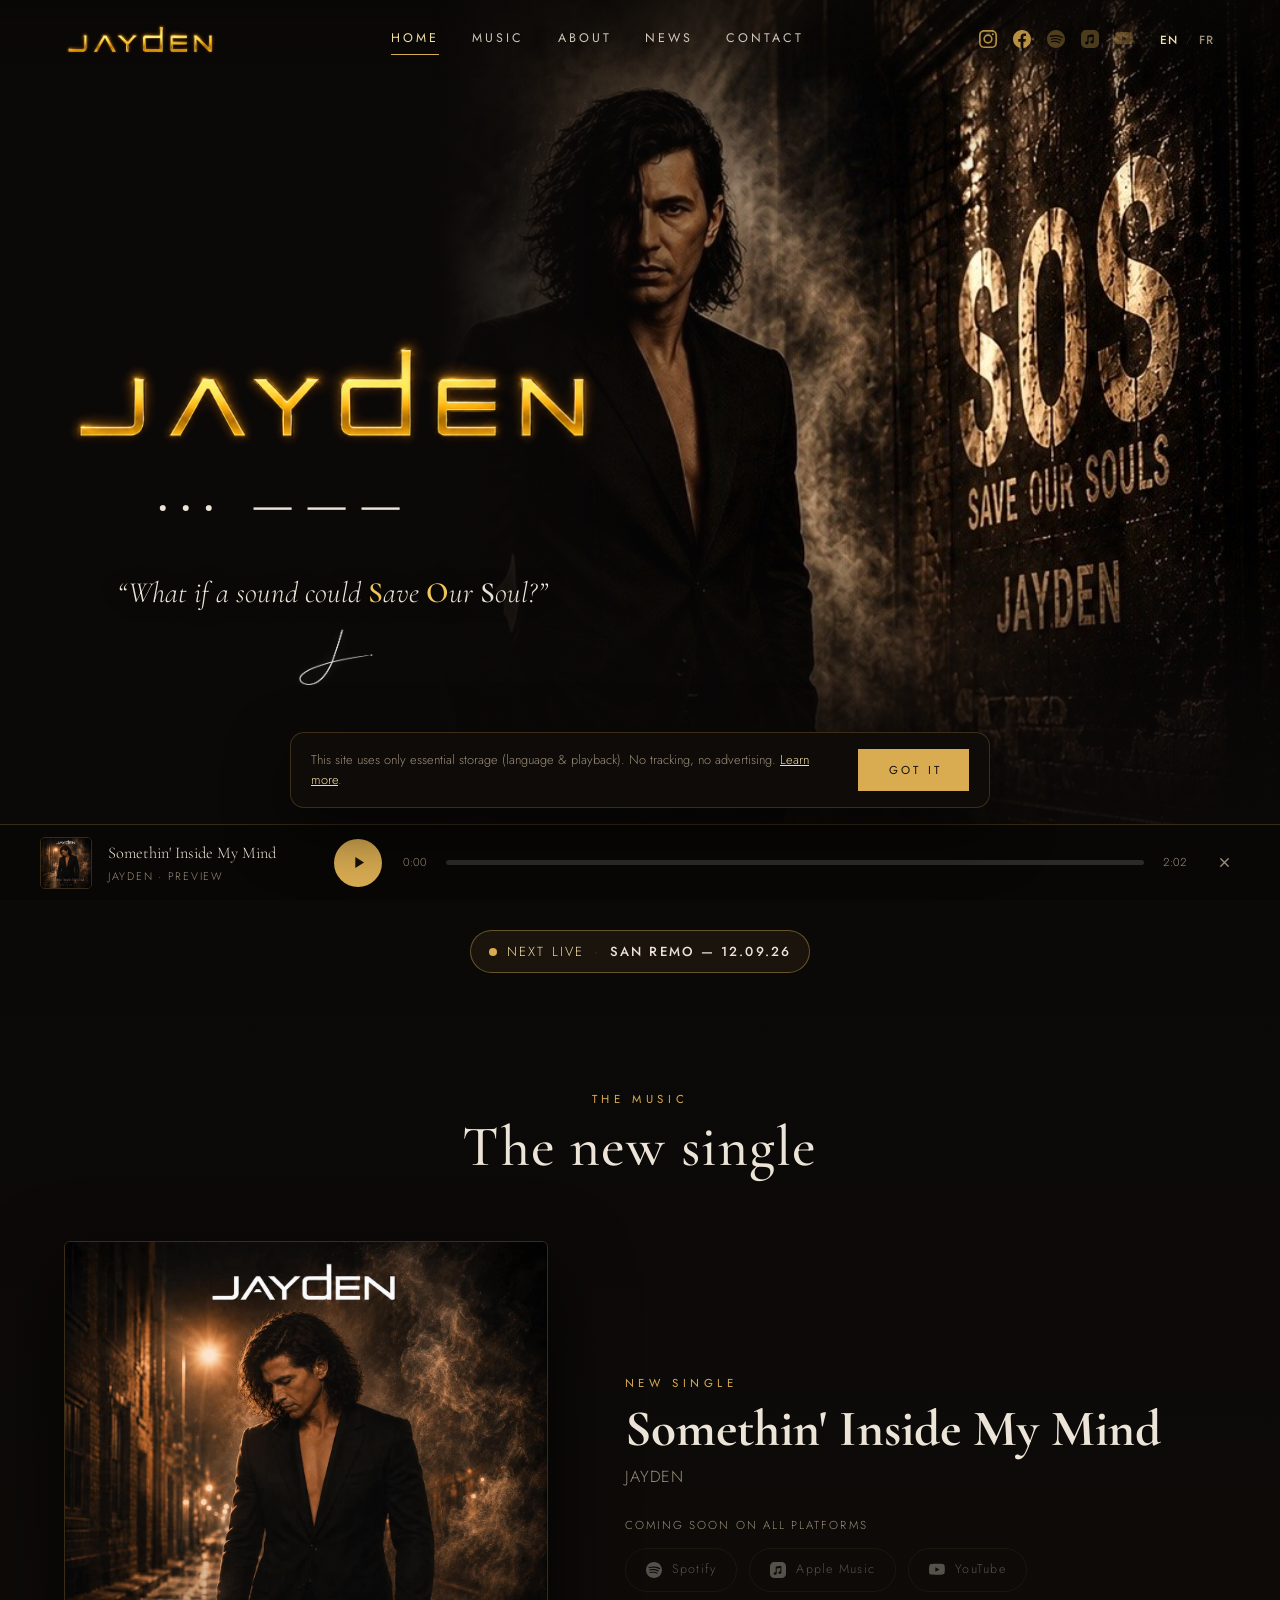
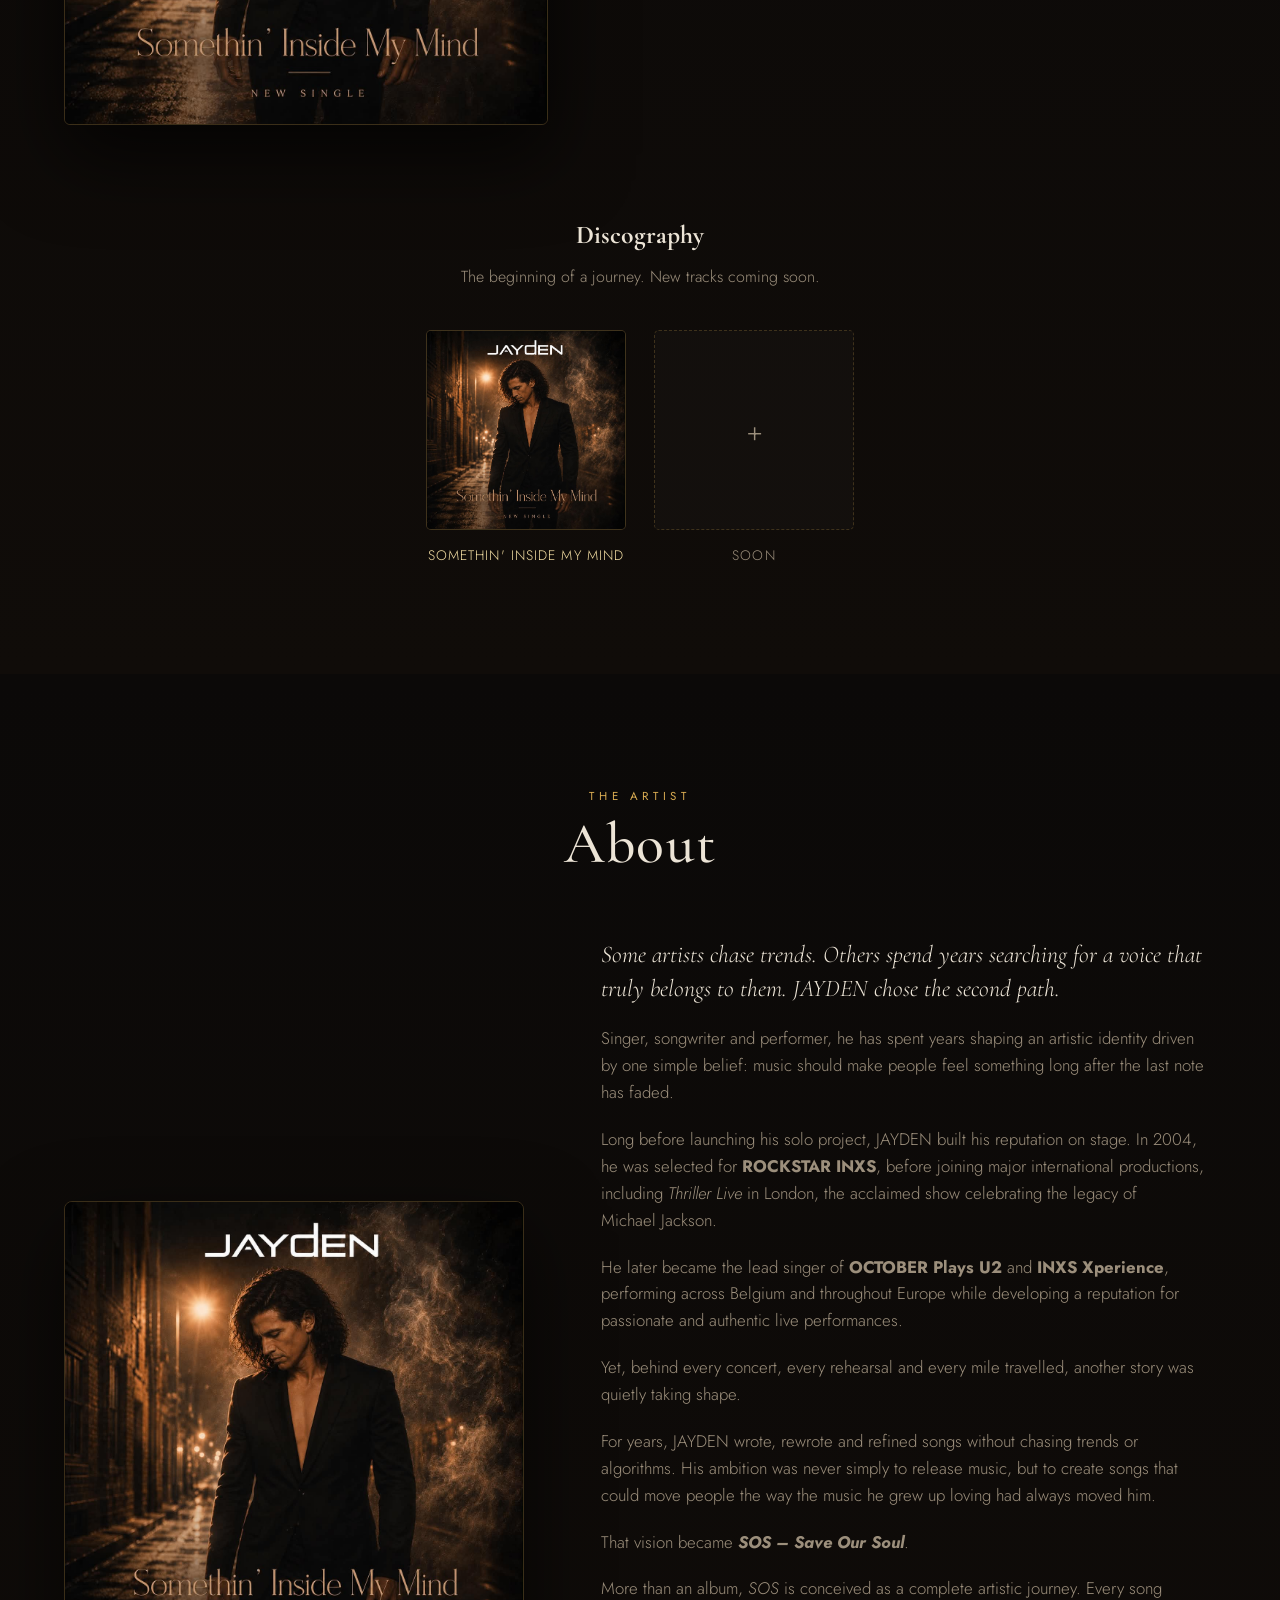
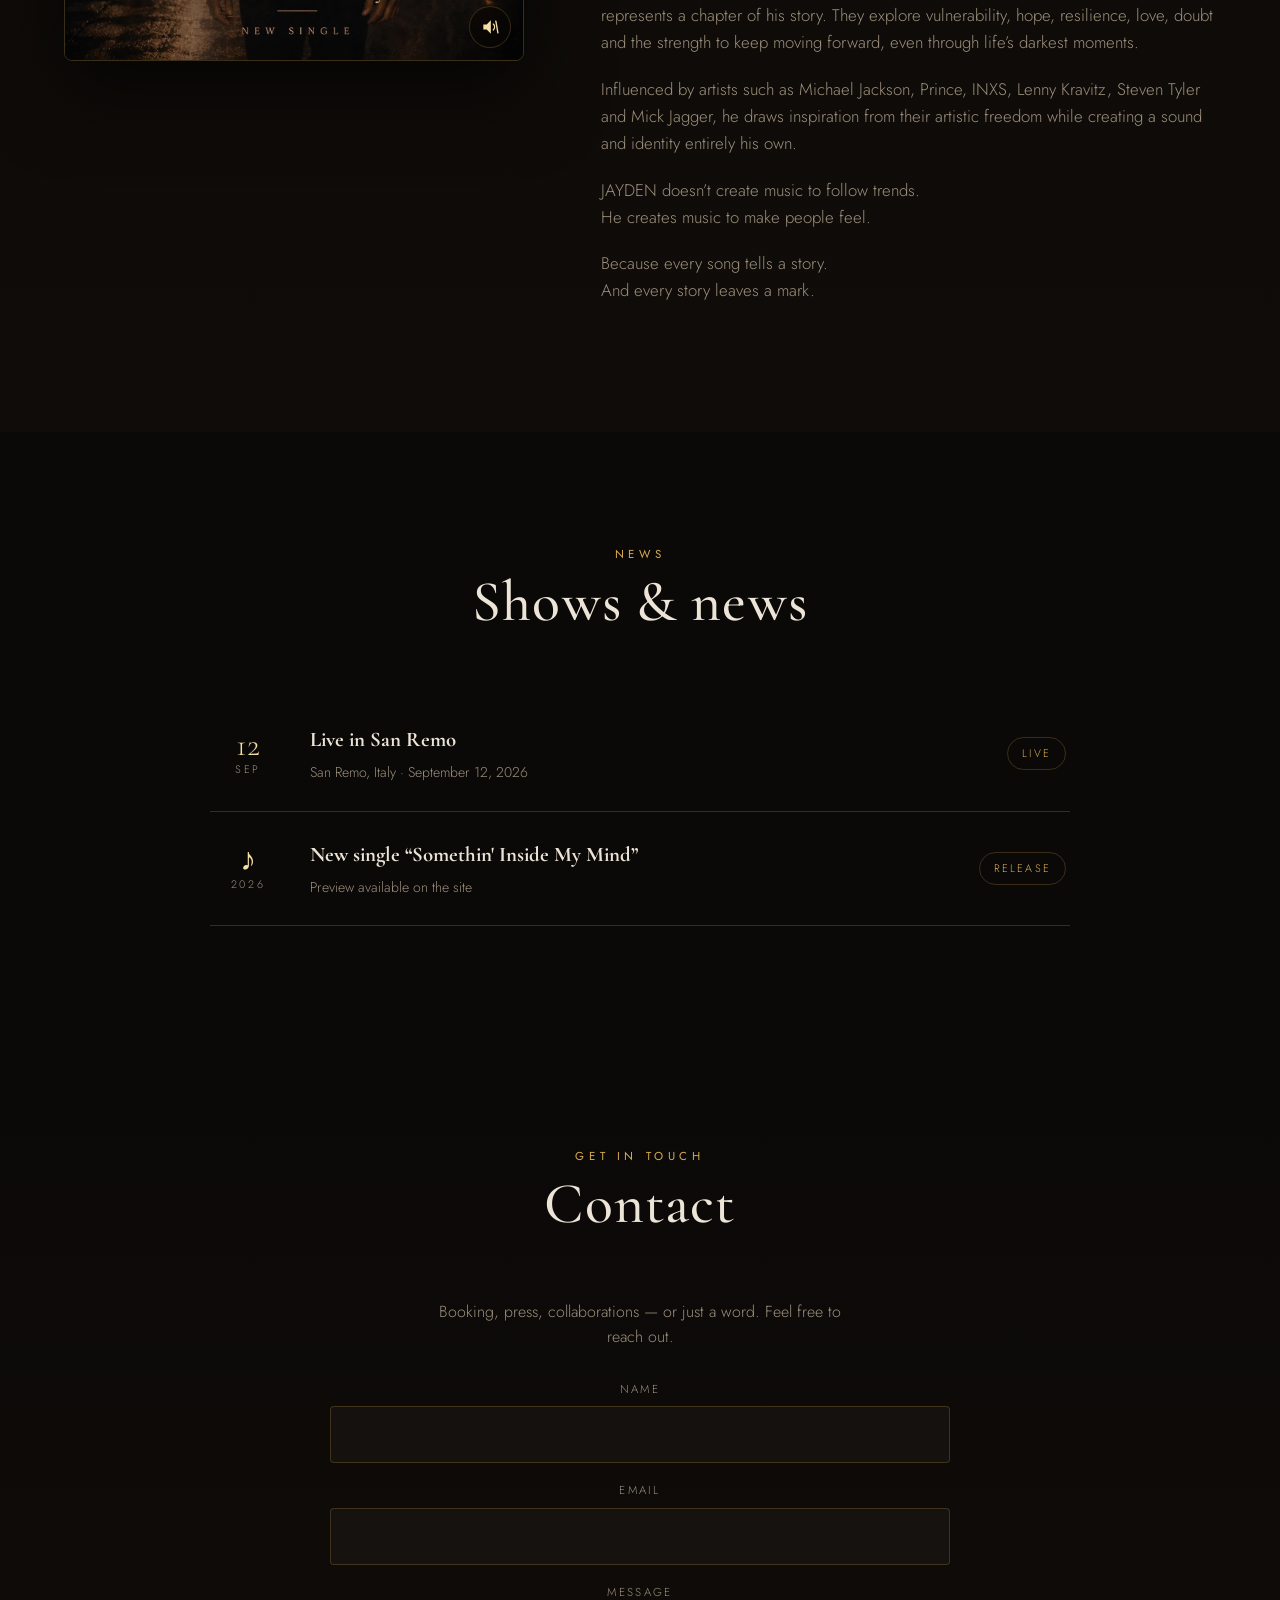
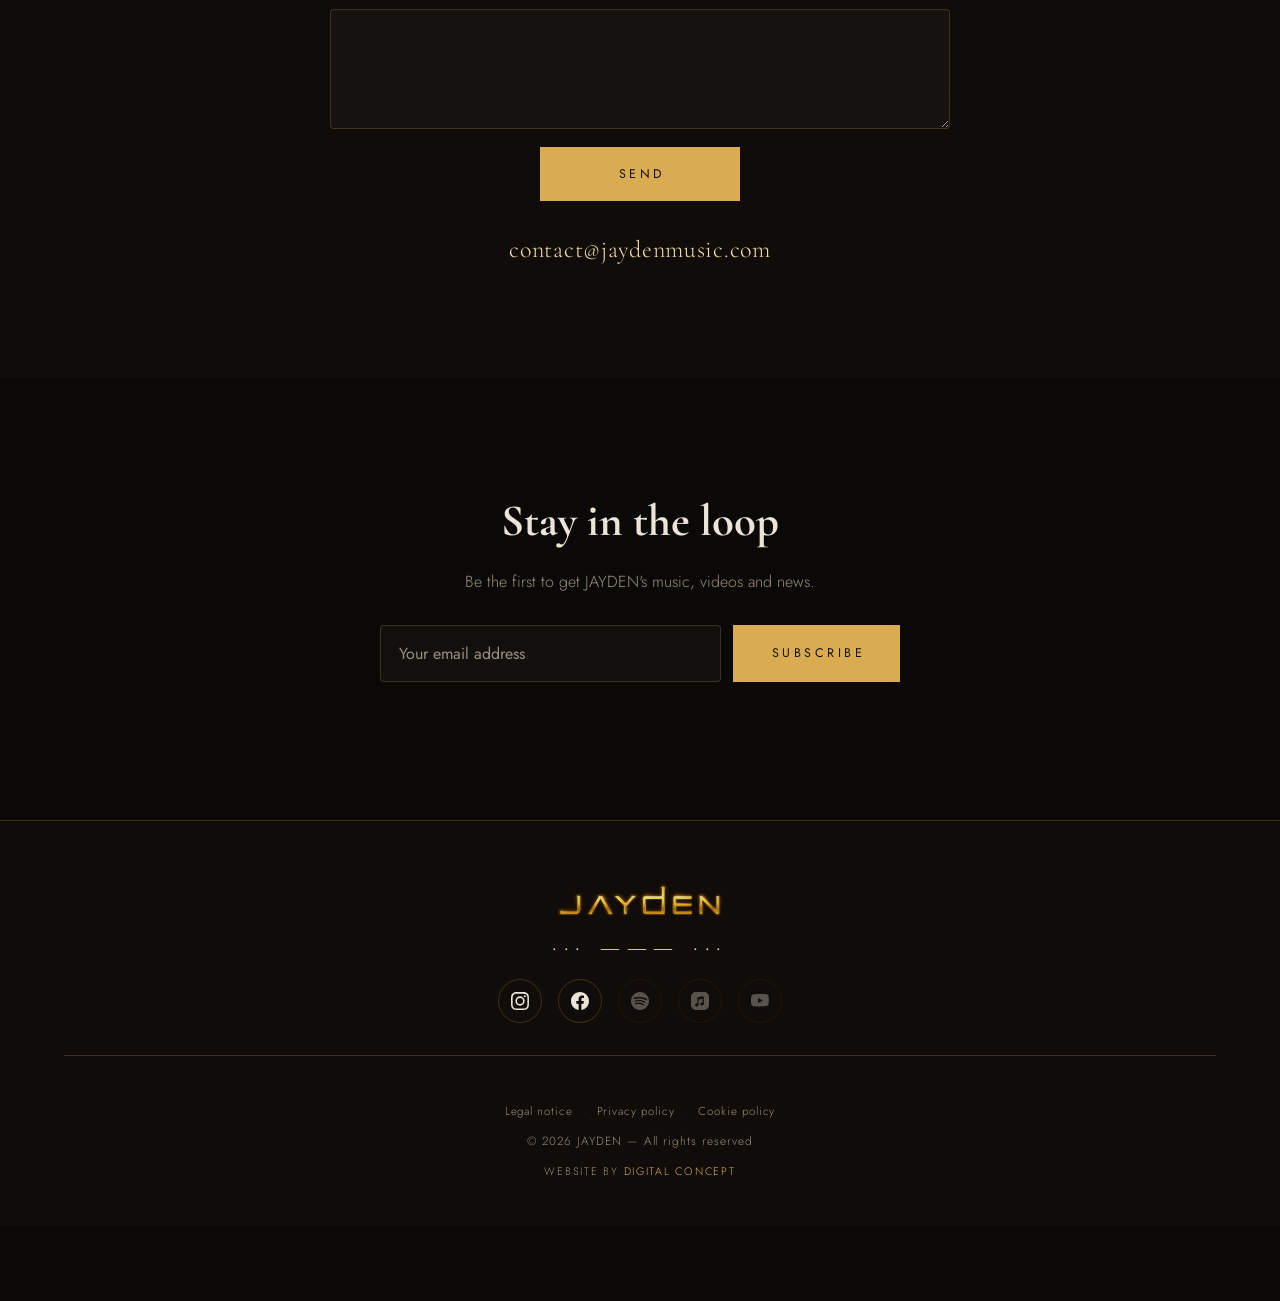
==== index.html @ f2a3149f "Hero PC : retour au centrage horizontal + signature réduite - Rétablit le centrage horizontal du mor" ====
<!DOCTYPE html>
<html lang="en">
<head>
  <meta charset="UTF-8">
  <meta name="viewport" content="width=device-width, initial-scale=1.0">
  <title>JAYDEN — Official site</title>
  <meta name="description" content="Official site of JAYDEN.">
  <meta name="theme-color" content="#0b0908">
  <meta name="author" content="JAYDEN">

  <!-- Open Graph / partage réseaux -->
  <meta property="og:type" content="website">
  <meta property="og:site_name" content="JAYDEN">
  <meta property="og:title" content="JAYDEN">
  <meta property="og:description" content="&quot;What if a sound could Save Our Soul?&quot; — Jayden">
  <meta property="og:url" content="https://jaydenmusic.com/">
  <meta property="og:image" content="https://jaydenmusic.com/assets/img/og-preview.jpg?v=2">
  <meta property="og:image:width" content="1200">
  <meta property="og:image:height" content="630">
  <meta property="og:image:type" content="image/jpeg">
  <meta name="twitter:card" content="summary_large_image">
  <meta name="twitter:title" content="JAYDEN">
  <meta name="twitter:description" content="&quot;What if a sound could Save Our Soul?&quot; — Jayden">
  <meta name="twitter:image" content="https://jaydenmusic.com/assets/img/og-preview.jpg?v=2">
  <link rel="canonical" href="https://jaydenmusic.com/">

  <link rel="icon" type="image/png" sizes="32x32" href="assets/img/favicon-32.png">
  <link rel="icon" type="image/png" sizes="256x256" href="assets/img/favicon.png">
  <link rel="apple-touch-icon" href="assets/img/apple-touch-icon.png?v=40">

  <!-- PWA : installable sur l'écran d'accueil (nom « JAYDEN », icône logo doré sur fond noir) -->
  <link rel="manifest" href="/site.webmanifest?v=40">
  <meta name="application-name" content="JAYDEN">
  <meta name="mobile-web-app-capable" content="yes">
  <meta name="apple-mobile-web-app-capable" content="yes">
  <meta name="apple-mobile-web-app-status-bar-style" content="black-translucent">
  <meta name="apple-mobile-web-app-title" content="JAYDEN">

  <!-- Fonts : chargées SANS bloquer le rendu (on n'attend jamais une ressource externe lente) -->
  <link rel="preconnect" href="https://fonts.googleapis.com">
  <link rel="preconnect" href="https://fonts.gstatic.com" crossorigin>
  <link rel="stylesheet" href="https://fonts.googleapis.com/css2?family=Cormorant+Garamond:ital,wght@0,400;0,500;0,600;0,700;1,400;1,500&family=Jost:wght@300;400;500&family=Sacramento&display=swap" media="print" onload="this.media='all'">
  <noscript><link rel="stylesheet" href="https://fonts.googleapis.com/css2?family=Cormorant+Garamond:ital,wght@0,400;0,500;0,600;0,700;1,400;1,500&family=Jost:wght@300;400;500&family=Sacramento&display=swap"></noscript>

  <!-- Anti-FOUC : styles critiques posés immédiatement (fond sombre, liens jamais bleus,
       menu mobile hors écran) + contenu masqué jusqu'à l'application de la feuille de style. -->
  <style>html{background-color:#0b0908}body{visibility:hidden;background:#0b0908;margin:0}a{color:inherit;text-decoration:none}@media(max-width:760px){.nav__links{position:fixed;inset:0;width:100vw;transform:translateX(100%)}}</style>
  <link rel="stylesheet" href="css/style.css?v=44">
  <!-- Filet de sécurité : si la feuille de style échoue, on réaffiche quand même le contenu. -->
  <script>document.addEventListener("DOMContentLoaded",function(){document.body.style.visibility="visible";});</script>
</head>
<body>

  <!-- ============ NAV ============ -->
  <header class="nav" id="nav">
    <a href="#accueil" class="nav__logo" aria-label="JAYDEN — Accueil">
      <img src="assets/img/jayden-logo.png?v=2" alt="JAYDEN">
    </a>

    <nav class="nav__links" id="navLinks" aria-label="Main navigation">
      <a href="#accueil" class="active" data-i18n="nav.home">Home</a>
      <a href="#musique" data-i18n="nav.music">Music</a>
      <a href="#apropos" data-i18n="nav.about">About</a>
      <a href="#actus" data-i18n="nav.news">News</a>
      <a href="#contact" data-i18n="nav.contact">Contact</a>
    </nav>

    <div class="nav__end">
    <div class="nav__social" id="navSocial">
      <a href="https://www.instagram.com/jayden_ddm" target="_blank" rel="noopener" aria-label="Instagram">
        <svg viewBox="0 0 24 24"><path d="M12 2.2c3.2 0 3.6 0 4.9.1 1.2.1 1.8.3 2.2.4.6.2 1 .5 1.4.9.4.4.7.8.9 1.4.2.5.4 1.1.4 2.2.1 1.3.1 1.7.1 4.9s0 3.6-.1 4.9c-.1 1.2-.3 1.8-.4 2.2-.2.6-.5 1-.9 1.4-.4.4-.8.7-1.4.9-.5.2-1.1.4-2.2.4-1.3.1-1.7.1-4.9.1s-3.6 0-4.9-.1c-1.2-.1-1.8-.3-2.2-.4-.6-.2-1-.5-1.4-.9-.4-.4-.7-.8-.9-1.4-.2-.5-.4-1.1-.4-2.2C2.2 15.6 2.2 15.2 2.2 12s0-3.6.1-4.9c.1-1.2.3-1.8.4-2.2.2-.6.5-1 .9-1.4.4-.4.8-.7 1.4-.9.5-.2 1.1-.4 2.2-.4C8.4 2.2 8.8 2.2 12 2.2M12 0C8.7 0 8.3 0 7 .1 5.7.1 4.8.3 4.1.6c-.8.3-1.4.7-2.1 1.4C1.3 2.7.9 3.3.6 4.1.3 4.8.1 5.7.1 7 0 8.3 0 8.7 0 12s0 3.7.1 5c.1 1.3.2 2.2.5 2.9.3.8.7 1.4 1.4 2.1.7.7 1.3 1.1 2.1 1.4.7.3 1.6.5 2.9.5 1.3.1 1.7.1 5 .1s3.7 0 5-.1c1.3-.1 2.2-.2 2.9-.5.8-.3 1.4-.7 2.1-1.4.7-.7 1.1-1.3 1.4-2.1.3-.7.5-1.6.5-2.9.1-1.3.1-1.7.1-5s0-3.7-.1-5c-.1-1.3-.2-2.2-.5-2.9-.3-.8-.7-1.4-1.4-2.1C21.3 1.3 20.7.9 19.9.6 19.2.3 18.3.1 17 .1 15.7 0 15.3 0 12 0z"/><path d="M12 5.8a6.2 6.2 0 100 12.4 6.2 6.2 0 000-12.4zm0 10.2a4 4 0 110-8 4 4 0 010 8z"/><circle cx="18.4" cy="5.6" r="1.4"/></svg>
      </a>
      <a href="https://www.facebook.com/share/1BSdH52AcG/?mibextid=wwXIfr" target="_blank" rel="noopener" aria-label="Facebook">
        <svg viewBox="0 0 24 24"><path d="M24 12.07C24 5.4 18.63 0 12 0S0 5.4 0 12.07C0 18.1 4.39 23.1 10.13 24v-8.44H7.08v-3.49h3.05V9.41c0-3.02 1.79-4.69 4.53-4.69 1.31 0 2.68.24 2.68.24v2.97h-1.51c-1.49 0-1.96.93-1.96 1.89v2.25h3.33l-.53 3.49h-2.8V24C19.61 23.1 24 18.1 24 12.07z"/></svg>
      </a>
      <a class="is-disabled" role="link" aria-disabled="true" aria-label="Spotify — bientôt" title="Bientôt disponible"><svg viewBox="0 0 24 24"><path d="M12 0C5.4 0 0 5.4 0 12s5.4 12 12 12 12-5.4 12-12S18.6 0 12 0zm5.5 17.3c-.2.4-.7.5-1 .3-2.8-1.7-6.3-2.1-10.5-1.1-.4.1-.8-.2-.9-.6-.1-.4.2-.8.6-.9 4.5-1 8.4-.6 11.5 1.3.4.2.5.7.3 1zm1.5-3.3c-.3.4-.8.6-1.2.3-3.2-2-8.1-2.5-11.9-1.4-.5.1-1-.1-1.1-.6-.1-.5.1-1 .6-1.1 4.4-1.3 9.8-.7 13.5 1.5.4.3.5.9.1 1.3zm.1-3.4C15.8 8.5 8.9 8.3 5.1 9.4c-.6.2-1.2-.2-1.3-.7-.2-.6.2-1.2.7-1.3 4.4-1.3 12-1.1 16.4 1.5.5.3.7 1 .4 1.5-.3.5-1 .7-1.5.4z"/></svg></a>
      <a class="is-disabled" role="link" aria-disabled="true" aria-label="Apple Music — bientôt" title="Bientôt disponible"><svg viewBox="0 0 24 24"><path d="M17.6 0H6.4A6.4 6.4 0 000 6.4v11.2A6.4 6.4 0 006.4 24h11.2a6.4 6.4 0 006.4-6.4V6.4A6.4 6.4 0 0017.6 0zm-.5 6.5v8.9c0 .6-.1 1.1-.5 1.6-.5.6-1.1.8-1.8.9-.4 0-.8 0-1.2-.2-.7-.3-1-.9-1.1-1.6-.1-1 .5-1.8 1.5-2 .4-.1.8-.1 1.1-.2.3-.1.4-.2.4-.5V9.3c0-.3-.1-.4-.4-.3l-4.6.9c-.3.1-.4.2-.4.5v6.4c0 .6-.1 1.1-.5 1.6-.5.6-1.1.8-1.8.9-.4 0-.8 0-1.2-.2-.7-.3-1-.9-1.1-1.6-.1-1 .5-1.8 1.5-2 .4-.1.8-.1 1.1-.2.3-.1.4-.2.4-.5V7.7c0-.5.2-.7.7-.8l5.9-1.2c.5-.1.9.1.9.6l.5.2z"/></svg></a>
      <a class="is-disabled" role="link" aria-disabled="true" aria-label="YouTube — bientôt" title="Bientôt disponible"><svg viewBox="0 0 24 24"><path d="M23.5 6.2s-.2-1.6-.9-2.3c-.9-.9-1.9-.9-2.3-1C17.1 2.5 12 2.5 12 2.5s-5.1 0-8.3.4c-.4.1-1.4.1-2.3 1-.7.7-.9 2.3-.9 2.3S0 8.1 0 10v1.8c0 1.9.2 3.8.2 3.8s.2 1.6.9 2.3c.9.9 2.1.9 2.6 1 1.9.2 8.3.3 8.3.3s5.1 0 8.3-.4c.4-.1 1.4-.1 2.3-1 .7-.7.9-2.3.9-2.3s.2-1.9.2-3.8V10c0-1.9-.2-3.8-.2-3.8zM9.5 14.6V8l6.3 3.3-6.3 3.3z"/></svg></a>
    </div>

    <div class="lang" id="lang" role="group" aria-label="Language / Langue">
      <button type="button" class="lang__opt is-on" data-lang="en">EN</button>
      <span class="lang__sep" aria-hidden="true">/</span>
      <button type="button" class="lang__opt" data-lang="fr">FR</button>
    </div>

    <button class="nav__burger" id="burger" aria-label="Menu" aria-expanded="false">
      <span></span><span></span><span></span>
    </button>
    </div>
  </header>

  <!-- ============ HERO ============ -->
  <section class="hero" id="accueil">
    <div class="hero__bg" aria-hidden="true"></div>
    <div class="hero__scrim" aria-hidden="true"></div>

    <div class="hero__inner">
      <div class="hero__content">
        <h1 class="hero__title"><img src="assets/img/jayden-logo.png?v=2" alt="JAYDEN"></h1>
        <p class="hero__subtitle">··· ——— ···</p>
        <blockquote class="hero__quote reveal">
          <span data-i18n="hero.quote">“What if a sound could <span class="sos">S</span>ave <span class="sos">O</span>ur <span class="sos">S</span>oul?”</span>
          <img class="hero__sign" src="assets/img/signature.png?v=2" alt="Signature — JAYDEN">
        </blockquote>
      </div>
    </div>
  </section>

  <!-- Prochain concert : bandeau sous le hero -->
  <div class="live-band">
    <a class="hero__event reveal" href="#actus" aria-label="Next live — San Remo, September 12, 2026">
      <span class="hero__event-dot" aria-hidden="true"></span>
      <span class="hero__event-label" data-i18n="hero.next">Next live</span>
      <span class="hero__event-sep" aria-hidden="true">·</span>
      <span class="hero__event-detail">San Remo — 12.09.26</span>
    </a>
  </div>

  <!-- ============ MUSIQUE ============ -->
  <section class="section section--tint" id="musique">
    <div class="wrap">
      <div class="section__head reveal">
        <span class="section-label" data-i18n="music.label">The music</span>
        <h2 class="section-title" data-i18n="music.title">The new single</h2>
      </div>

      <div class="single">
        <figure class="single__cover reveal">
          <img src="assets/img/single-cover.jpg" alt="Somethin' Inside My Mind — JAYDEN" loading="lazy">
        </figure>

        <div class="single__body reveal">
          <span class="section-label" data-i18n="single.badge">New single</span>
          <h3 class="single__title">Somethin' Inside My Mind</h3>
          <p class="single__meta" data-i18n="single.meta">JAYDEN</p>
          <p class="streams-soon" data-i18n="streams.soon">Coming soon on all platforms</p>

          <div class="streams">
            <a class="stream is-disabled" role="link" aria-disabled="true" title="Bientôt disponible">
              <svg viewBox="0 0 24 24"><path d="M12 0C5.4 0 0 5.4 0 12s5.4 12 12 12 12-5.4 12-12S18.6 0 12 0zm5.5 17.3c-.2.4-.7.5-1 .3-2.8-1.7-6.3-2.1-10.5-1.1-.4.1-.8-.2-.9-.6-.1-.4.2-.8.6-.9 4.5-1 8.4-.6 11.5 1.3.4.2.5.7.3 1zm1.5-3.3c-.3.4-.8.6-1.2.3-3.2-2-8.1-2.5-11.9-1.4-.5.1-1-.1-1.1-.6-.1-.5.1-1 .6-1.1 4.4-1.3 9.8-.7 13.5 1.5.4.3.5.9.1 1.3zm.1-3.4C15.8 8.5 8.9 8.3 5.1 9.4c-.6.2-1.2-.2-1.3-.7-.2-.6.2-1.2.7-1.3 4.4-1.3 12-1.1 16.4 1.5.5.3.7 1 .4 1.5-.3.5-1 .7-1.5.4z"/></svg>
              Spotify
            </a>
            <a class="stream is-disabled" role="link" aria-disabled="true" title="Bientôt disponible">
              <svg viewBox="0 0 24 24"><path d="M17.6 0H6.4A6.4 6.4 0 000 6.4v11.2A6.4 6.4 0 006.4 24h11.2a6.4 6.4 0 006.4-6.4V6.4A6.4 6.4 0 0017.6 0zm-.5 6.5v8.9c0 .6-.1 1.1-.5 1.6-.5.6-1.1.8-1.8.9-.4 0-.8 0-1.2-.2-.7-.3-1-.9-1.1-1.6-.1-1 .5-1.8 1.5-2 .4-.1.8-.1 1.1-.2.3-.1.4-.2.4-.5V9.3c0-.3-.1-.4-.4-.3l-4.6.9c-.3.1-.4.2-.4.5v6.4c0 .6-.1 1.1-.5 1.6-.5.6-1.1.8-1.8.9-.4 0-.8 0-1.2-.2-.7-.3-1-.9-1.1-1.6-.1-1 .5-1.8 1.5-2 .4-.1.8-.1 1.1-.2.3-.1.4-.2.4-.5V7.7c0-.5.2-.7.7-.8l5.9-1.2c.5-.1.9.1.9.6l.5.2z"/></svg>
              Apple Music
            </a>
            <a class="stream is-disabled" role="link" aria-disabled="true" title="Bientôt disponible">
              <svg viewBox="0 0 24 24"><path d="M23.5 6.2s-.2-1.6-.9-2.3c-.9-.9-1.9-.9-2.3-1C17.1 2.5 12 2.5 12 2.5s-5.1 0-8.3.4c-.4.1-1.4.1-2.3 1-.7.7-.9 2.3-.9 2.3S0 8.1 0 10v1.8c0 1.9.2 3.8.2 3.8s.2 1.6.9 2.3c.9.9 2.1.9 2.6 1 1.9.2 8.3.3 8.3.3s5.1 0 8.3-.4c.4-.1 1.4-.1 2.3-1 .7-.7.9-2.3.9-2.3s.2-1.9.2-3.8V10c0-1.9-.2-3.8-.2-3.8zM9.5 14.6V8l6.3 3.3-6.3 3.3z"/></svg>
              YouTube
            </a>
          </div>
        </div>
      </div>

      <!-- Discographie évolutive -->
      <div class="discography reveal">
        <h3 data-i18n="disc.title">Discography</h3>
        <p data-i18n="disc.sub">The beginning of a journey. New tracks coming soon.</p>
        <div class="disc-grid">
          <div class="disc-card">
            <div class="disc-card__art" style="border-style:solid;padding:0;overflow:hidden;">
              <img src="assets/img/single-cover.jpg" alt="Somethin' Inside My Mind" loading="lazy" style="width:100%;height:100%;object-fit:cover;">
            </div>
            <div class="disc-card__title" style="color:var(--gold-lite)">Somethin' Inside My Mind</div>
          </div>
          <div class="disc-card disc-card--soon">
            <div class="disc-card__art">+</div>
            <div class="disc-card__title" data-i18n="disc.soon">Soon</div>
          </div>
        </div>
      </div>
    </div>
  </section>

<!-- ============ À PROPOS ============ -->
<section class="section section--tint" id="apropos">
  <div class="wrap">
    <div class="section__head reveal">
      <span class="section-label" data-i18n="about.label">The artist</span>
      <h2 class="section-title" data-i18n="about.title">JAYDEN</h2>
    </div>

    <div class="about">
      <div class="about__video reveal">
        <video
          id="aboutVideo"
          autoplay
          muted
          loop
          playsinline
          poster="assets/img/single-cover.jpg"
        >
          <source src="assets/video/teaser.mp4" type="video/mp4">
        </video>

        <button
          class="about__sound"
          id="aboutSound"
          aria-label="Sound on/off"
          aria-pressed="false"
        >
          <svg id="aboutSoundIcon" viewBox="0 0 24 24" aria-hidden="true">
            <path d="M4 9v6h4l5 5V4L8 9H4z"/>
            <path
              d="M16 8.5a5 5 0 010 7"
              fill="none"
              stroke="currentColor"
              stroke-width="1.6"
              stroke-linecap="round"
            />
            <line
              id="aboutMuteSlash"
              x1="19"
              y1="5"
              x2="21.5"
              y2="19"
              stroke="currentColor"
              stroke-width="1.6"
              stroke-linecap="round"
            />
          </svg>
        </button>
      </div>

      <div class="about__body reveal">
        <p class="lead" data-i18n="about.lead">
          Some artists chase trends. Others spend years searching for a voice
          that truly belongs to them. JAYDEN chose the second path.
        </p>

        <p data-i18n="about.p1">
          Singer, songwriter and performer, he has spent years shaping an
          artistic identity driven by one simple belief: music should make
          people feel something long after the last note has faded.
        </p>

        <p data-i18n="about.p2">
          Long before launching his solo project, JAYDEN built his reputation
          on stage. In 2004, he was selected for <strong>ROCKSTAR INXS</strong>,
          before joining major international productions, including
          <em>Thriller Live</em> in London, the acclaimed show celebrating the
          legacy of Michael Jackson.
        </p>

        <p data-i18n="about.p3">
          He later became the lead singer of <strong>OCTOBER Plays U2</strong>
          and <strong>INXS Xperience</strong>, performing across Belgium and
          throughout Europe while developing a reputation for passionate and
          authentic live performances.
        </p>

        <p data-i18n="about.p4">
          Yet, behind every concert, every rehearsal and every mile travelled,
          another story was quietly taking shape.
        </p>

        <p data-i18n="about.p5">
          For years, JAYDEN wrote, rewrote and refined songs without chasing
          trends or algorithms. His ambition was never simply to release music,
          but to create songs that could move people the way the music he grew
          up loving had always moved him.
        </p>

        <p data-i18n="about.p6">
          That vision became <strong><em>SOS – Save Our Soul</em></strong>.
        </p>

        <p data-i18n="about.p7">
          More than an album, <em>SOS</em> is conceived as a complete artistic
          journey. Every song represents a chapter of his story. They explore
          vulnerability, hope, resilience, love, doubt and the strength to keep
          moving forward, even through life’s darkest moments.
        </p>

        <p data-i18n="about.p8">
          Influenced by artists such as Michael Jackson, Prince, INXS, Lenny
          Kravitz, Steven Tyler and Mick Jagger, he draws inspiration from their
          artistic freedom while creating a sound and identity entirely his own.
        </p>

        <p data-i18n="about.p9">
          JAYDEN doesn’t create music to follow trends.<br>
          He creates music to make people feel.
        </p>

        <p data-i18n="about.p10">
          Because every song tells a story.<br>
          And every story leaves a mark.
        </p>

      </div>
    </div>
  </div>
</section>

  <!-- ============ ACTUS ============ -->
  <section class="section" id="actus">
    <div class="wrap">
      <div class="section__head reveal">
        <span class="section-label" data-i18n="news.label">News</span>
        <h2 class="section-title" data-i18n="news.title">Shows &amp; news</h2>
      </div>
      <div class="news-list reveal">
        <div class="news-item">
          <div class="news-item__date"><div class="d">12</div><div class="m" data-i18n="news.sanremo.month">Sep</div></div>
          <div class="news-item__body">
            <h4 data-i18n="news.sanremo.title">Live in San Remo</h4>
            <span data-i18n="news.sanremo.sub">San Remo, Italy · September 12, 2026</span>
          </div>
          <div class="news-item__tag" data-i18n="news.tag.live">Live</div>
        </div>
        <div class="news-item">
          <div class="news-item__date"><div class="d news-item__note">♪</div><div class="m">2026</div></div>
          <div class="news-item__body">
            <h4 data-i18n="news.single.title">New single “Somethin' Inside My Mind”</h4>
            <span data-i18n="news.single.sub">Preview available on the site</span>
          </div>
          <div class="news-item__tag" data-i18n="news.tag.release">Release</div>
        </div>
      </div>
    </div>
  </section>

  <!-- ============ CONTACT ============ -->
  <section class="section section--tint" id="contact">
    <div class="wrap">
      <div class="section__head reveal">
        <span class="section-label" data-i18n="contact.label">Get in touch</span>
        <h2 class="section-title" data-i18n="contact.title">Contact</h2>
      </div>
      <div class="contact">
        <p class="contact__intro reveal" data-i18n="contact.intro">Booking, press, collaborations — or just a word. Feel free to reach out.</p>

        <form class="form reveal" id="contactForm" action="mailto:contact@jaydenmusic.com" method="post" enctype="text/plain">
          <div class="form-row">
            <label for="cname" data-i18n="contact.name">Name</label>
            <input type="text" id="cname" name="nom" required>
          </div>
          <div class="form-row">
            <label for="cmail" data-i18n="contact.email">Email</label>
            <input type="email" id="cmail" name="email" required>
          </div>
          <div class="form-row">
            <label for="cmsg" data-i18n="contact.message">Message</label>
            <textarea id="cmsg" name="message" required></textarea>
          </div>
          <button type="submit" class="btn btn--solid" data-i18n="contact.send">Send</button>
        </form>

        <a class="contact__mail reveal" href="mailto:contact@jaydenmusic.com">contact@jaydenmusic.com</a>
      </div>
    </div>
  </section>

  <!-- ============ NEWSLETTER ============ -->
  <section class="section">
    <div class="wrap newsletter reveal">
      <h2 data-i18n="nl.title">Stay in the loop</h2>
      <p data-i18n="nl.sub">Be the first to get JAYDEN's music, videos and news.</p>
      <form id="newsletterForm" novalidate>
        <input type="email" name="email" placeholder="Your email address" data-i18n-ph="nl.placeholder" required aria-label="Email address">
        <button type="submit" class="btn btn--solid" data-i18n="nl.submit">Subscribe</button>
      </form>
      <p class="player__note" id="nlNote" style="margin-top:16px"></p>
    </div>
  </section>

  <!-- ============ FOOTER ============ -->
  <footer class="footer">
    <div class="wrap footer__inner">
      <div class="footer__logo"><img src="assets/img/jayden-logo.png?v=2" alt="JAYDEN"></div>
      <p class="footer__tag" data-i18n="footer.tag">··· ——— ···</p>

      <div class="footer__socials">
        <a href="https://www.instagram.com/jayden_ddm" target="_blank" rel="noopener" aria-label="Instagram"><svg viewBox="0 0 24 24"><path d="M12 2.2c3.2 0 3.6 0 4.9.1 1.2.1 1.8.3 2.2.4.6.2 1 .5 1.4.9.4.4.7.8.9 1.4.2.5.4 1.1.4 2.2.1 1.3.1 1.7.1 4.9s0 3.6-.1 4.9c-.1 1.2-.3 1.8-.4 2.2-.2.6-.5 1-.9 1.4-.4.4-.8.7-1.4.9-.5.2-1.1.4-2.2.4-1.3.1-1.7.1-4.9.1s-3.6 0-4.9-.1c-1.2-.1-1.8-.3-2.2-.4-.6-.2-1-.5-1.4-.9-.4-.4-.7-.8-.9-1.4-.2-.5-.4-1.1-.4-2.2C2.2 15.6 2.2 15.2 2.2 12s0-3.6.1-4.9c.1-1.2.3-1.8.4-2.2.2-.6.5-1 .9-1.4.4-.4.8-.7 1.4-.9.5-.2 1.1-.4 2.2-.4C8.4 2.2 8.8 2.2 12 2.2M12 0C8.7 0 8.3 0 7 .1 5.7.1 4.8.3 4.1.6c-.8.3-1.4.7-2.1 1.4C1.3 2.7.9 3.3.6 4.1.3 4.8.1 5.7.1 7 0 8.3 0 8.7 0 12s0 3.7.1 5c.1 1.3.2 2.2.5 2.9.3.8.7 1.4 1.4 2.1.7.7 1.3 1.1 2.1 1.4.7.3 1.6.5 2.9.5 1.3.1 1.7.1 5 .1s3.7 0 5-.1c1.3-.1 2.2-.2 2.9-.5.8-.3 1.4-.7 2.1-1.4.7-.7 1.1-1.3 1.4-2.1.3-.7.5-1.6.5-2.9.1-1.3.1-1.7.1-5s0-3.7-.1-5c-.1-1.3-.2-2.2-.5-2.9-.3-.8-.7-1.4-1.4-2.1C21.3 1.3 20.7.9 19.9.6 19.2.3 18.3.1 17 .1 15.7 0 15.3 0 12 0z"/><path d="M12 5.8a6.2 6.2 0 100 12.4 6.2 6.2 0 000-12.4zm0 10.2a4 4 0 110-8 4 4 0 010 8z"/><circle cx="18.4" cy="5.6" r="1.4"/></svg></a>
        <a href="https://www.facebook.com/share/1BSdH52AcG/?mibextid=wwXIfr" target="_blank" rel="noopener" aria-label="Facebook"><svg viewBox="0 0 24 24"><path d="M24 12.07C24 5.4 18.63 0 12 0S0 5.4 0 12.07C0 18.1 4.39 23.1 10.13 24v-8.44H7.08v-3.49h3.05V9.41c0-3.02 1.79-4.69 4.53-4.69 1.31 0 2.68.24 2.68.24v2.97h-1.51c-1.49 0-1.96.93-1.96 1.89v2.25h3.33l-.53 3.49h-2.8V24C19.61 23.1 24 18.1 24 12.07z"/></svg></a>
        <a class="is-disabled" role="link" aria-disabled="true" aria-label="Spotify — bientôt" title="Bientôt disponible"><svg viewBox="0 0 24 24"><path d="M12 0C5.4 0 0 5.4 0 12s5.4 12 12 12 12-5.4 12-12S18.6 0 12 0zm5.5 17.3c-.2.4-.7.5-1 .3-2.8-1.7-6.3-2.1-10.5-1.1-.4.1-.8-.2-.9-.6-.1-.4.2-.8.6-.9 4.5-1 8.4-.6 11.5 1.3.4.2.5.7.3 1zm1.5-3.3c-.3.4-.8.6-1.2.3-3.2-2-8.1-2.5-11.9-1.4-.5.1-1-.1-1.1-.6-.1-.5.1-1 .6-1.1 4.4-1.3 9.8-.7 13.5 1.5.4.3.5.9.1 1.3zm.1-3.4C15.8 8.5 8.9 8.3 5.1 9.4c-.6.2-1.2-.2-1.3-.7-.2-.6.2-1.2.7-1.3 4.4-1.3 12-1.1 16.4 1.5.5.3.7 1 .4 1.5-.3.5-1 .7-1.5.4z"/></svg></a>
        <a class="is-disabled" role="link" aria-disabled="true" aria-label="Apple Music — bientôt" title="Bientôt disponible"><svg viewBox="0 0 24 24"><path d="M17.6 0H6.4A6.4 6.4 0 000 6.4v11.2A6.4 6.4 0 006.4 24h11.2a6.4 6.4 0 006.4-6.4V6.4A6.4 6.4 0 0017.6 0zm-.5 6.5v8.9c0 .6-.1 1.1-.5 1.6-.5.6-1.1.8-1.8.9-.4 0-.8 0-1.2-.2-.7-.3-1-.9-1.1-1.6-.1-1 .5-1.8 1.5-2 .4-.1.8-.1 1.1-.2.3-.1.4-.2.4-.5V9.3c0-.3-.1-.4-.4-.3l-4.6.9c-.3.1-.4.2-.4.5v6.4c0 .6-.1 1.1-.5 1.6-.5.6-1.1.8-1.8.9-.4 0-.8 0-1.2-.2-.7-.3-1-.9-1.1-1.6-.1-1 .5-1.8 1.5-2 .4-.1.8-.1 1.1-.2.3-.1.4-.2.4-.5V7.7c0-.5.2-.7.7-.8l5.9-1.2c.5-.1.9.1.9.6l.5.2z"/></svg></a>
        <a class="is-disabled" role="link" aria-disabled="true" aria-label="YouTube — bientôt" title="Bientôt disponible"><svg viewBox="0 0 24 24"><path d="M23.5 6.2s-.2-1.6-.9-2.3c-.9-.9-1.9-.9-2.3-1C17.1 2.5 12 2.5 12 2.5s-5.1 0-8.3.4c-.4.1-1.4.1-2.3 1-.7.7-.9 2.3-.9 2.3S0 8.1 0 10v1.8c0 1.9.2 3.8.2 3.8s.2 1.6.9 2.3c.9.9 2.1.9 2.6 1 1.9.2 8.3.3 8.3.3s5.1 0 8.3-.4c.4-.1 1.4-.1 2.3-1 .7-.7.9-2.3.9-2.3s.2-1.9.2-3.8V10c0-1.9-.2-3.8-.2-3.8zM9.5 14.6V8l6.3 3.3-6.3 3.3z"/></svg></a>
      </div>

      <div class="footer__bottom">
        <nav class="footer__legal" aria-label="Legal">
          <a href="legal.html#mentions" data-i18n="footer.legal">Legal notice</a>
          <span aria-hidden="true">·</span>
          <a href="legal.html#privacy" data-i18n="footer.privacy">Privacy policy</a>
          <span aria-hidden="true">·</span>
          <a href="legal.html#cookies" data-i18n="footer.cookies">Cookie policy</a>
        </nav>
        <p class="footer__copy"><span data-i18n="footer.copy">© 2026 JAYDEN — All rights reserved</span></p>
        <p class="footer__credit"><span data-i18n="footer.credit">Website by</span> <a href="https://www.digitalconcept.be" target="_blank" rel="noopener">DIGITAL CONCEPT</a></p>
      </div>
    </div>
  </footer>

  <button class="to-top" id="toTop" aria-label="Retour en haut">
    <svg viewBox="0 0 24 24"><path d="M12 8l-6 6 1.4 1.4L12 10.8l4.6 4.6L18 14z"/></svg>
  </button>

  <!-- ============ LECTEUR FIXE (barre en bas) ============ -->
  <div class="miniplayer" id="miniplayer" data-src="assets/audio/somethin-inside-my-mind.mp3" aria-label="Lecteur — extrait du single">
    <div class="mp__art">
      <img class="mp__cover" src="assets/img/single-cover.jpg" alt="Somethin' Inside My Mind">
      <span class="mp__eq" aria-hidden="true"><i></i><i></i><i></i><i></i></span>
    </div>
    <div class="mp__meta">
      <span class="mp__title">Somethin' Inside My Mind</span>
      <span class="mp__sub">
        <span class="mp__artist" data-i18n="mp.artist">JAYDEN · Preview</span>
        <span class="mp__now" aria-hidden="true"><span id="mpCurM">0:00</span> / <span id="mpDurM">2:02</span></span>
      </span>
    </div>
    <button class="mp__play" id="mpPlay" aria-label="Lecture / pause">
      <svg viewBox="0 0 24 24"><path id="mpIcon" d="M8 5v14l11-7z"/></svg>
    </button>
    <div class="mp__progress">
      <span class="mp__time" id="mpCur">0:00</span>
      <div class="mp__bar" id="mpBar" role="slider" aria-label="Progression" tabindex="0"
           aria-valuemin="0" aria-valuemax="100" aria-valuenow="0" aria-valuetext="0:00 / 2:02"><div class="mp__fill" id="mpFill"></div></div>
      <span class="mp__time" id="mpDur">2:02</span>
    </div>
    <button class="mp__close" id="mpClose" aria-label="Réduire le lecteur" title="Réduire">
      <svg viewBox="0 0 24 24" aria-hidden="true"><path d="M6 6l12 12M18 6L6 18" fill="none" stroke="currentColor" stroke-width="2.2" stroke-linecap="round"/></svg>
    </button>
  </div>

  <!-- Pastille du lecteur réduit (rouvre la barre au clic) -->
  <button class="mp-fab" id="mpFab" aria-label="Rouvrir le lecteur" title="Écouter le single">
    <svg viewBox="0 0 24 24" aria-hidden="true"><path d="M8 5v14l11-7z"/></svg>
  </button>

  <!-- ============ BANDEAU COOKIES ============ -->
  <div class="cookie-bar" id="cookieBar" role="dialog" aria-live="polite" aria-label="Cookies">
    <p data-i18n="cookie.text">This site uses only essential storage (language &amp; playback). No tracking or advertising. <a href="legal.html#cookies">Learn more</a>.</p>
    <button class="btn btn--solid" id="cookieAccept" data-i18n="cookie.ok">Got it</button>
  </div>

  <script src="js/main.js?v=44"></script>
  <!-- Statistiques de visite (anonymes) — inactif tant que la config est vide -->
  <script src="js/analytics-config.js?v=1"></script>
  <script src="js/analytics.js?v=1" defer></script>
  <script src="js/pwa.js?v=40" defer></script>
</body>
</html>
---- css/style.css ----
/* =========================================================
   JAYDEN — Site officiel
   Ambiance : rock · soul · poésie urbaine
   Palette : noir profond & or, dans l'esprit de la maquette
   ========================================================= */

/* ---------- Design tokens ---------- */
:root {
  --bg:        #0b0908;
  --bg-2:      #100c09;
  --bg-3:      #16110c;
  --panel:     rgba(20, 15, 11, 0.72);

  --gold:      #d9ac52;
  --gold-lite: #f4dfa4;
  --gold-deep: #b8862b;
  --gold-soft: rgba(217, 172, 82, 0.22);

  --text:      #ece4d6;
  --muted:     #9c8f7c;
  --line:      rgba(217, 172, 82, 0.22);

  --serif:  "Cormorant Garamond", "Times New Roman", serif;
  --sans:   "Jost", "Helvetica Neue", Arial, sans-serif;
  --script: "Sacramento", cursive;

  --maxw: 1320px;
  --ease: cubic-bezier(0.22, 1, 0.36, 1);
}

/* ---------- Reset ---------- */
*, *::before, *::after { box-sizing: border-box; margin: 0; padding: 0; }
html { scroll-behavior: smooth; -webkit-text-size-adjust: 100%; }
body {
  font-family: var(--sans);
  background: var(--bg);
  color: var(--text);
  visibility: visible; /* révélé une fois la feuille de style appliquée (anti-FOUC) */
  line-height: 1.6;
  overflow-x: hidden;
  font-weight: 300;
  -webkit-font-smoothing: antialiased;
  padding-bottom: 76px; /* place pour le lecteur fixe en bas */
}
img { max-width: 100%; display: block; }
a { color: inherit; text-decoration: none; }
ul { list-style: none; }
button { font-family: inherit; cursor: pointer; border: none; background: none; color: inherit; }

/* ---------- Helpers ---------- */
.wrap { width: 100%; max-width: var(--maxw); margin: 0 auto; padding: 0 clamp(20px, 5vw, 64px); }
.section-label {
  font-weight: 400; letter-spacing: 0.4em; text-transform: uppercase;
  font-size: 0.72rem; color: var(--gold);
}
.section-title {
  font-family: var(--serif); font-weight: 500;
  font-size: clamp(2.1rem, 5vw, 3.6rem);
  line-height: 1.05; letter-spacing: 0.02em; margin-top: 0.4rem; text-wrap: balance;
}

/* Reveal on scroll */
.reveal { opacity: 0; transform: translateY(34px); transition: opacity 1s var(--ease), transform 1s var(--ease); }
.reveal.in { opacity: 1; transform: none; }

/* =========================================================
   NAV
   ========================================================= */
.nav {
  position: fixed; inset: 0 0 auto 0; z-index: 100;
  display: flex; align-items: center; justify-content: space-between;
  padding: 22px clamp(20px, 5vw, 64px);
  transition: padding 0.5s var(--ease), border-color 0.5s var(--ease);
  border-bottom: 1px solid transparent;
}
/* Le fond de la barre (dégradé, puis effet givré au défilement) est porté par
   ::before — JAMAIS par .nav. Sinon backdrop-filter ferait de .nav le bloc
   conteneur de ses enfants position:fixed (réseaux, langue), qui se retrouvaient
   alors masqués dans le menu quand la page était défilée (bug iOS Safari). */
.nav::before {
  content: ""; position: absolute; inset: 0; z-index: -1; pointer-events: none;
  background: linear-gradient(180deg, rgba(9, 7, 5, 0.62) 0%, rgba(9, 7, 5, 0) 100%);
  transition: background 0.5s var(--ease), backdrop-filter 0.5s var(--ease);
}
.nav.scrolled {
  padding-top: 14px; padding-bottom: 14px;
  border-bottom: 1px solid var(--line);
}
.nav.scrolled::before {
  background: rgba(9, 7, 5, 0.82);
  backdrop-filter: blur(14px); -webkit-backdrop-filter: blur(14px);
}
.nav__logo img { height: 34px; width: auto; transition: height 0.5s var(--ease); }
.nav.scrolled .nav__logo img { height: 28px; }
/* Le logo de la barre est masqué en haut de page et apparaît en fondu
   en même temps que la barre, dès le premier défilement (classe .scrolled). */
.nav .nav__logo {
  opacity: 0; visibility: hidden; transform: translateY(-4px);
  transition: opacity 0.5s var(--ease), transform 0.5s var(--ease), visibility 0.5s;
}
.nav.scrolled .nav__logo { opacity: 1; visibility: visible; transform: none; }

.nav__links { display: flex; align-items: center; gap: clamp(20px, 2.6vw, 40px); }
.nav__links a {
  font-weight: 400; letter-spacing: 0.24em; text-transform: uppercase; font-size: 0.78rem;
  color: var(--text); opacity: 0.86; position: relative; padding: 4px 0;
  transition: opacity 0.3s, color 0.3s;
}
.nav__links a::after {
  content: ""; position: absolute; left: 0; bottom: -2px; width: 0; height: 1px;
  background: var(--gold); transition: width 0.35s var(--ease);
}
.nav__links a:hover, .nav__links a.active { color: var(--gold-lite); opacity: 1; }
.nav__links a:hover::after, .nav__links a.active::after { width: 100%; }

.nav__end { display: flex; align-items: center; gap: clamp(14px, 2vw, 26px); }
.lang { display: flex; align-items: center; gap: 5px; }
.lang__opt { font-family: var(--sans); font-weight: 500; font-size: 0.74rem; letter-spacing: 0.1em; color: var(--muted); padding: 4px 2px; transition: color 0.3s; }
.lang__opt.is-on { color: var(--gold-lite); }
.lang__opt:hover { color: var(--gold); }
.lang__sep { color: var(--line); font-size: 0.72rem; user-select: none; }

.nav__social { display: flex; align-items: center; gap: 16px; }
.nav__social a { color: var(--gold); opacity: 0.82; transition: opacity 0.3s, transform 0.3s; }
.nav__social a:hover { opacity: 1; transform: translateY(-2px); color: var(--gold-lite); }
.nav__social svg { width: 18px; height: 18px; fill: currentColor; display: block; }

.nav__burger { display: none; width: 30px; height: 22px; position: relative; }
.nav__burger span { position: absolute; left: 0; width: 100%; height: 2px; background: var(--text); transition: 0.4s var(--ease); }
.nav__burger span:nth-child(1) { top: 0; }
.nav__burger span:nth-child(2) { top: 10px; }
.nav__burger span:nth-child(3) { top: 20px; }
body.menu-open .nav__burger span:nth-child(1) { top: 10px; transform: rotate(45deg); }
body.menu-open .nav__burger span:nth-child(2) { opacity: 0; }
body.menu-open .nav__burger span:nth-child(3) { top: 10px; transform: rotate(-45deg); }

/* =========================================================
   HERO
   ========================================================= */
.hero { position: relative; min-height: 100svh; display: flex; flex-direction: column; overflow: hidden; }
.hero__bg {
  position: absolute; inset: 0; z-index: 0;
  /* Photo nettement zoomée, calée à droite : occupe ~3/5 de l'écran */
  background: url("../assets/img/hero-dark.jpg?v=2") no-repeat right 28% / auto 210%;
  /* Le bord gauche ET le bas de l'image se fondent dans le noir */
  -webkit-mask-image:
    linear-gradient(90deg, transparent 0%, transparent 34%, rgba(0,0,0,0.5) 50%, #000 70%),
    linear-gradient(180deg, #000 0%, #000 58%, transparent 100%);
  -webkit-mask-composite: source-in;
  mask-image:
    linear-gradient(90deg, transparent 0%, transparent 34%, rgba(0,0,0,0.5) 50%, #000 70%),
    linear-gradient(180deg, #000 0%, #000 58%, transparent 100%);
  mask-composite: intersect;
}
.hero__scrim {
  position: absolute; inset: 0; z-index: 1;
  background:
    linear-gradient(90deg, var(--bg) 0%, rgba(11,9,8,0.74) 26%, rgba(11,9,8,0) 52%),
    linear-gradient(180deg, rgba(11,9,8,0.45) 0%, transparent 20%, transparent 60%, var(--bg) 100%);
}
/* Liens désactivés (plateformes non encore configurées) */
.is-disabled { opacity: 0.32 !important; pointer-events: none; cursor: default; }
.hero__inner {
  position: static; z-index: 2; flex: 1;
  display: flex; align-items: center;
  width: 100%; max-width: var(--maxw); margin: 0 auto; padding: 120px clamp(20px, 5vw, 64px) 0;
}
.hero__content { max-width: 620px; }
.hero__title { margin: 4px 0 12px; line-height: 0; }
/* Le pseudo « JAYDEN » apparaît en fondu au chargement, puis pulse doucement */
.hero__title img {
  width: min(560px, 42vw); max-width: 100%; height: auto; display: block;
  animation: logoFadeIn 1.8s var(--ease) both, logoGlow 4.5s ease-in-out 1.9s infinite;
}
@keyframes logoFadeIn {
  0% { opacity: 0; transform: translateY(16px) scale(0.985); }
  100% { opacity: 1; transform: none; }
}
@keyframes logoGlow {
  0%, 100% { filter: drop-shadow(0 8px 32px rgba(217, 172, 82, 0.16)); }
  50% { filter: drop-shadow(0 10px 52px rgba(217, 172, 82, 0.36)); }
}
/* Séparateur « ··· ——— ··· » (SOS en morse), en blanc, centré sous le pseudo.
   Chaque caractère est révélé À SA PLACE (mise en page figée) — voir main.js. */
.hero__subtitle {
  width: min(560px, 42vw); text-align: center; min-height: 1.1em;
  font-family: var(--serif); font-weight: 700; font-style: normal;
  font-size: clamp(1.9rem, 4.2vw, 3.1rem); letter-spacing: 0.26em;
  color: var(--text); margin-top: 8px;
}
.hero__subtitle .morse-ch { opacity: 0; transition: opacity 0.2s var(--ease); }
.hero__subtitle .morse-ch.on { opacity: 1; }

/* Prochain concert : pastille centrée dans un bandeau, sous le hero */
.live-band { display: flex; justify-content: center; padding: 30px 20px 4px; background: var(--bg); }
.hero__event {
  display: inline-flex; align-items: center; gap: 10px; white-space: nowrap;
  padding: 10px 18px; border-radius: 999px;
  border: 1px solid rgba(217, 172, 82, 0.42);
  background: rgba(217, 172, 82, 0.07);
  color: var(--text); text-decoration: none;
  font-size: 0.82rem; letter-spacing: 0.16em; text-transform: uppercase;
  backdrop-filter: blur(6px);
  transition: border-color 0.3s var(--ease), background 0.3s var(--ease), transform 0.3s var(--ease);
}
.hero__event:hover { border-color: var(--gold); background: rgba(217, 172, 82, 0.14); transform: translateY(-2px); }
.hero__event-dot {
  width: 8px; height: 8px; border-radius: 50%; background: var(--gold);
  box-shadow: 0 0 0 0 rgba(217, 172, 82, 0.55); animation: eventPulse 2.2s ease-out infinite;
}
.hero__event-label { color: var(--gold-lite); }
.hero__event-sep { color: var(--muted); opacity: 0.6; }
.hero__event-detail { font-weight: 500; }
@keyframes eventPulse {
  0% { box-shadow: 0 0 0 0 rgba(217, 172, 82, 0.5); }
  70% { box-shadow: 0 0 0 9px rgba(217, 172, 82, 0); }
  100% { box-shadow: 0 0 0 0 rgba(217, 172, 82, 0); }
}

.btn {
  display: inline-flex; align-items: center; justify-content: center; gap: 16px;
  text-indent: 0.28em; /* compense l'inter-lettrage de fin pour un vrai centrage */
  padding: 17px 34px; border: 1px solid var(--gold-soft);
  font-weight: 400; letter-spacing: 0.28em; text-transform: uppercase; font-size: 0.78rem;
  color: var(--gold-lite); background: rgba(0,0,0,0.15);
  transition: background 0.4s var(--ease), border-color 0.4s var(--ease), color 0.4s, letter-spacing 0.4s var(--ease);
}
.btn:hover { background: var(--gold); color: #17110a; border-color: var(--gold); letter-spacing: 0.32em; }
.btn svg { width: 10px; height: 10px; fill: currentColor; }
.btn--solid { background: var(--gold); color: #17110a; border-color: var(--gold); }
.btn--solid:hover { background: var(--gold-lite); border-color: var(--gold-lite); }

/* =========================================================
   SECTION base
   ========================================================= */
.section { position: relative; padding: clamp(90px, 12vh, 160px) 0; }
.section--tint { background: linear-gradient(180deg, var(--bg), var(--bg-2)); }
.section__head { text-align: center; margin-bottom: 64px; }

/* ---------- MUSIQUE ---------- */
.single {
  display: grid; grid-template-columns: minmax(0, 0.9fr) minmax(0, 1.1fr);
  gap: clamp(32px, 6vw, 80px); align-items: center;
}
.single__cover {
  position: relative; border-radius: 6px; overflow: hidden;
  border: 1px solid var(--line); box-shadow: 0 30px 80px rgba(0,0,0,0.7);
}
.single__cover img { width: 100%; }
.single__body .section-label { display: block; margin-bottom: 10px; }
.single__title { font-family: var(--serif); font-size: clamp(2rem, 4vw, 3.2rem); line-height: 1.05; margin-bottom: 8px; }
.single__meta { color: var(--muted); letter-spacing: 0.06em; margin-bottom: 26px; }

.player__note { font-size: 0.74rem; color: var(--muted); font-style: italic; margin-bottom: 26px; }

.streams { display: flex; flex-wrap: wrap; gap: 12px; }
.stream {
  display: inline-flex; align-items: center; gap: 10px;
  padding: 11px 20px; border: 1px solid var(--line); border-radius: 40px;
  font-size: 0.78rem; letter-spacing: 0.1em; color: var(--text);
  transition: background 0.3s, border-color 0.3s, color 0.3s, transform 0.3s;
}
.stream:hover { background: var(--gold-soft); border-color: var(--gold); color: var(--gold-lite); transform: translateY(-2px); }
.stream svg { width: 16px; height: 16px; fill: currentColor; }
.streams-soon { font-size: 0.72rem; letter-spacing: 0.18em; text-transform: uppercase; color: var(--muted); margin: 4px 0 14px; }

.discography { margin-top: 90px; }
.discography h3 { text-align: center; font-family: var(--serif); font-size: 1.6rem; margin-bottom: 8px; }
.discography p { text-align: center; color: var(--muted); margin-bottom: 40px; }
.disc-grid { display: grid; grid-template-columns: repeat(auto-fit, 200px); gap: 28px; justify-content: center; }
.disc-card { text-align: center; }
.disc-card__art {
  aspect-ratio: 1; border-radius: 5px; border: 1px dashed var(--line);
  display: grid; place-items: center; color: var(--muted);
  background: rgba(255,255,255,0.02); font-family: var(--serif); font-size: 2.4rem;
  transition: border-color 0.4s, color 0.4s;
}
.disc-card--soon .disc-card__art:hover { border-color: var(--gold); color: var(--gold); }
.disc-card__title { margin-top: 14px; font-size: 0.86rem; letter-spacing: 0.08em; color: var(--muted); text-transform: uppercase; }

/* ---------- À PROPOS ---------- */
.about { display: grid; grid-template-columns: minmax(0, 460px) 1fr; gap: clamp(32px, 6vw, 80px); align-items: center; }
.about__video {
  position: relative; border-radius: 8px; overflow: hidden;
  border: 1px solid var(--line); box-shadow: 0 30px 80px rgba(0,0,0,0.6);
}
/* Le cadre épouse le format natif de la vidéo (bords collés, aucune bande) */
.about__video video { width: 100%; height: auto; display: block; }
.about__sound {
  position: absolute; right: 12px; bottom: 12px; width: 42px; height: 42px;
  border-radius: 50%; background: rgba(9,7,5,0.68); border: 1px solid var(--line);
  color: var(--gold-lite); display: grid; place-items: center;
  backdrop-filter: blur(8px); transition: background 0.3s var(--ease), transform 0.3s var(--ease);
}
.about__sound:hover { background: var(--gold); color: #17110a; transform: scale(1.07); }
.about__sound svg { width: 20px; height: 20px; fill: currentColor; }
.about__sound.is-on #aboutMuteSlash { display: none; }
.about__body p { color: var(--muted); margin-bottom: 20px; font-size: 1.05rem; text-wrap: pretty; }
.about__body p.lead { font-family: var(--serif); font-style: italic; font-size: 1.5rem; color: var(--text); line-height: 1.4; }

/* ---------- ACTUS ---------- */
.news-list { max-width: 860px; margin: 0 auto; }
.news-item {
  display: grid; grid-template-columns: auto 1fr auto; gap: 28px; align-items: center;
  padding: 26px 4px; border-bottom: 1px solid var(--line);
}
.news-item__date { text-align: center; min-width: 68px; }
.news-item__date .d { font-family: var(--serif); font-size: 2rem; line-height: 1; color: var(--gold-lite); }
.news-item__date .m { font-size: 0.68rem; letter-spacing: 0.24em; text-transform: uppercase; color: var(--muted); }
.news-item__note { color: var(--gold); font-size: 1.5rem; }
.news-item__body h4 { font-family: var(--serif); font-size: 1.3rem; margin-bottom: 3px; }
.news-item__body span { color: var(--muted); font-size: 0.88rem; }
.news-item__tag {
  font-size: 0.68rem; letter-spacing: 0.2em; text-transform: uppercase;
  color: var(--gold); border: 1px solid var(--line); padding: 7px 14px; border-radius: 40px; white-space: nowrap;
}

/* ---------- CONTACT (tout centré, en colonne) ---------- */
.contact { display: flex; flex-direction: column; align-items: center; text-align: center; max-width: 620px; margin: 0 auto; gap: 30px; }
.contact__intro { color: var(--muted); max-width: 52ch; text-wrap: pretty; margin: 0; }
.contact__mail { font-family: var(--serif); font-size: 1.5rem; color: var(--gold-lite); letter-spacing: 0.03em; }

.form { display: flex; flex-direction: column; gap: 18px; width: 100%; text-align: center; }
.form label { font-size: 0.72rem; letter-spacing: 0.2em; text-transform: uppercase; color: var(--muted); }
.form .btn { align-self: center; min-width: 200px; }
.form input, .form textarea, .newsletter input {
  width: 100%; background: rgba(255,255,255,0.03); border: 1px solid var(--line);
  color: var(--text); padding: 16px 18px; min-height: 54px; border-radius: 4px;
  font-family: var(--sans); font-size: 1rem; transition: border-color 0.3s;
}
.form input:focus, .form textarea:focus, .newsletter input:focus { outline: none; border-color: var(--gold); }
.newsletter input::placeholder, .form input::placeholder, .form textarea::placeholder { color: var(--muted); }
.form textarea { resize: vertical; min-height: 120px; }
.form-row { display: flex; flex-direction: column; gap: 8px; }

/* Newsletter band */
.newsletter { text-align: center; }
.newsletter h2 { font-family: var(--serif); font-size: clamp(1.8rem, 4vw, 2.8rem); margin-bottom: 12px; }
.newsletter p { color: var(--muted); margin-bottom: 30px; }
.newsletter form { display: flex; gap: 12px; max-width: 520px; margin: 0 auto; }
.newsletter input { flex: 1; }
@media (max-width: 520px) { .newsletter form { flex-direction: column; } }

/* =========================================================
   FOOTER
   ========================================================= */
.footer { border-top: 1px solid var(--line); padding: 60px 0 44px; background: var(--bg-2); }
.footer__inner { display: flex; flex-direction: column; align-items: center; gap: 16px; text-align: center; }
.footer__logo img { height: 38px; opacity: 0.9; }
.footer__tag { font-family: var(--serif); color: var(--gold-lite); font-size: 1.5rem; letter-spacing: 0.28em; line-height: 1; }
.footer__socials { display: flex; gap: 16px; margin: 4px 0 2px; }
/* Bas de page : bloc légal / copyright / crédit, séparé par un filet */
.footer__bottom {
  width: 100%; margin-top: 14px; padding-top: 26px; border-top: 1px solid var(--line);
  display: flex; flex-direction: column; align-items: center; gap: 12px;
}
.footer__copy { font-size: 0.74rem; color: var(--muted); letter-spacing: 0.08em; }
.footer__copy a { color: var(--gold); }
.footer__credit { font-size: 0.68rem; color: var(--muted); letter-spacing: 0.16em; text-transform: uppercase; }
.footer__credit a { color: var(--gold); text-decoration: none; transition: color 0.3s var(--ease); }
.footer__credit a:hover { color: var(--gold-lite); }
.footer__socials a { width: 44px; height: 44px; border: 1px solid var(--line); border-radius: 50%; display: grid; place-items: center; color: var(--text); transition: 0.3s var(--ease); }
.footer__socials a:hover { background: var(--gold); color: #17110a; border-color: var(--gold); transform: translateY(-3px); }
.footer__socials svg { width: 18px; height: 18px; fill: currentColor; }

/* Back to top */
.to-top {
  position: fixed; right: 22px; bottom: 92px; z-index: 96;
  width: 44px; height: 44px; border-radius: 50%; border: 1px solid var(--line);
  background: var(--panel); color: var(--gold); display: grid; place-items: center;
  opacity: 0; pointer-events: none; transition: opacity 0.4s, transform 0.4s var(--ease);
  backdrop-filter: blur(10px);
}
.to-top.show { opacity: 1; pointer-events: auto; }
.to-top:hover { background: var(--gold); color: #17110a; }
.to-top svg { width: 16px; height: 16px; fill: currentColor; }

/* =========================================================
   HERO — citation sur la photo
   ========================================================= */
/* Citation + signature : dans le flux, centrées sous le logo & le morse (colonne de gauche) */
.hero__quote {
  position: relative; z-index: 2;
  width: min(560px, 42vw); margin-top: 30px;
  text-align: center;
  font-family: var(--serif); font-style: italic; font-size: clamp(1.4rem, 2.3vw, 1.9rem); line-height: 1.45;
  color: var(--text); text-shadow: 0 2px 18px rgba(0,0,0,0.7);
}
.hero__quote > span { display: block; }
/* Signature de l'artiste, centrée sous la phrase (taille réduite) */
.hero__sign {
  display: block; height: auto; width: clamp(100px, 7.2vw, 128px);
  margin: 10px auto 0; opacity: 0.9;
  filter: drop-shadow(0 0 6px rgba(255,255,255,0.25));
}
/* Les lettres S · O · S de « Save Our Soul » : blanches au départ (comme la phrase),
   elles passent au jaune l'une après l'autre, au rythme des 3 groupes du morse
   (··· → S, ——— → O, ··· → S). Aucun halo, juste un changement de couleur. */
.hero__quote .sos {
  color: var(--text); font-style: normal; font-weight: 600;
  transition: color 0.6s var(--ease);
}
.hero__quote .sos.lit,
.hero__quote.is-sos-lit .sos { color: #f3ca5a; } /* jaune/or (la seconde règle persiste au changement de langue) */
@media (prefers-reduced-motion: reduce) {
  .hero__quote .sos { transition: none; }
}

/* =========================================================
   SINGLE — pochette (simple cadre, non cliquable)
   ========================================================= */
.single__cover { display: block; width: 100%; margin: 0; }
.single__cover img { display: block; }

/* =========================================================
   LECTEUR FIXE (barre en bas)
   ========================================================= */
.miniplayer {
  position: fixed; left: 0; right: 0; bottom: 0; z-index: 95;
  display: flex; align-items: center; gap: 16px;
  height: 76px; padding: 0 clamp(16px, 4vw, 40px);
  background: rgba(9, 7, 5, 0.86); border-top: 1px solid var(--line);
  backdrop-filter: blur(18px); -webkit-backdrop-filter: blur(18px);
}
.mp__art {
  position: relative; width: 52px; height: 52px; flex: 0 0 auto;
  border-radius: 5px; overflow: hidden; border: 1px solid var(--line);
}
.mp__cover { width: 100%; height: 100%; object-fit: cover; display: block; }
.mp__eq {
  position: absolute; inset: 0; display: flex; align-items: flex-end; justify-content: center;
  gap: 3px; padding-bottom: 8px; opacity: 0; transition: opacity 0.35s var(--ease);
  background: linear-gradient(180deg, transparent 38%, rgba(0,0,0,0.6));
}
.miniplayer.playing .mp__eq { opacity: 1; }
.mp__eq i { width: 3px; height: 4px; border-radius: 2px; background: var(--gold-lite); }
.miniplayer.playing .mp__eq i { animation: mpEq 0.9s ease-in-out infinite; }
.mp__eq i:nth-child(2) { animation-delay: 0.18s; }
.mp__eq i:nth-child(3) { animation-delay: 0.36s; }
.mp__eq i:nth-child(4) { animation-delay: 0.1s; }
@keyframes mpEq { 0%, 100% { height: 4px; } 50% { height: 18px; } }
.mp__meta { display: flex; flex-direction: column; gap: 2px; flex: 0 0 auto; width: 210px; min-width: 0; }
.mp__title { font-family: var(--serif); font-size: 1.02rem; color: var(--text); white-space: nowrap; overflow: hidden; text-overflow: ellipsis; }
.mp__sub { display: flex; align-items: baseline; gap: 8px; min-width: 0; }
.mp__artist { font-size: 0.68rem; letter-spacing: 0.16em; text-transform: uppercase; color: var(--muted); white-space: nowrap; }
/* Temps courant affiché dans le bloc infos (surtout utile sur mobile) */
.mp__now { display: none; font-size: 0.68rem; color: var(--muted); font-variant-numeric: tabular-nums; white-space: nowrap; }
.mp__play {
  flex: 0 0 auto; width: 48px; height: 48px; border-radius: 50%;
  background: var(--gold); color: #17110a; display: grid; place-items: center;
  transition: transform 0.25s var(--ease), background 0.25s;
}
.mp__play:hover { transform: scale(1.06); background: var(--gold-lite); }
.mp__play svg { width: 19px; height: 19px; fill: currentColor; }
.mp__progress { flex: 1; display: flex; align-items: center; gap: 14px; min-width: 0; }
.mp__bar { position: relative; flex: 1; height: 5px; border-radius: 3px; background: rgba(255,255,255,0.14); cursor: pointer; touch-action: none; }
/* Zone tactile élargie (invisible) pour attraper facilement la barre au doigt */
.mp__bar::before { content: ""; position: absolute; left: 0; right: 0; top: -11px; bottom: -11px; }
.mp__bar:focus-visible { outline: 2px solid var(--gold); outline-offset: 3px; }
.mp__fill { position: absolute; inset: 0 100% 0 0; background: linear-gradient(90deg, var(--gold-deep), var(--gold-lite)); border-radius: 3px; }
/* Poignée (curseur) au bout de la progression — apparaît à la lecture / au survol / focus */
.mp__fill::after {
  content: ""; position: absolute; right: 0; top: 50%;
  width: 11px; height: 11px; border-radius: 50%; background: var(--gold-lite);
  transform: translate(50%, -50%) scale(0.6); transform-origin: center;
  box-shadow: 0 1px 5px rgba(0,0,0,0.55); opacity: 0;
  transition: opacity 0.2s var(--ease), transform 0.2s var(--ease);
}
.miniplayer.playing .mp__fill::after,
.mp__bar:hover .mp__fill::after,
.mp__bar:focus-visible .mp__fill::after { opacity: 1; transform: translate(50%, -50%) scale(1); }
.mp__time { font-size: 0.72rem; color: var(--muted); font-variant-numeric: tabular-nums; min-width: 34px; text-align: center; }

/* Bouton « réduire » (×) de la barre */
.mp__close {
  flex: 0 0 auto; width: 32px; height: 32px; border-radius: 50%;
  display: grid; place-items: center; color: var(--muted);
  border: 1px solid transparent;
  transition: color 0.25s, background 0.25s, border-color 0.25s;
}
.mp__close:hover { color: var(--gold); background: rgba(217,172,82,0.10); border-color: var(--line); }
.mp__close svg { width: 15px; height: 15px; }

/* Pastille dorée du lecteur réduit — même taille/emplacement que le bouton « retour en haut » */
.mp-fab {
  position: fixed; right: 22px; bottom: 22px; z-index: 96;
  width: 44px; height: 44px; border-radius: 50%;
  display: none; place-items: center;
  background: var(--gold); color: #17110a;
  box-shadow: 0 10px 26px rgba(0,0,0,0.5);
  transition: transform 0.3s var(--ease), background 0.3s;
}
.mp-fab svg { width: 16px; height: 16px; fill: currentColor; margin-left: 2px; }
.mp-fab:hover { transform: scale(1.08); background: var(--gold-lite); }
.mp-fab.playing { animation: mpPulse 1.9s ease-out infinite; }
@keyframes mpPulse {
  0%   { box-shadow: 0 10px 26px rgba(0,0,0,0.5), 0 0 0 0 rgba(217,172,82,0.5); }
  70%  { box-shadow: 0 10px 26px rgba(0,0,0,0.5), 0 0 0 11px rgba(217,172,82,0); }
  100% { box-shadow: 0 10px 26px rgba(0,0,0,0.5), 0 0 0 0 rgba(217,172,82,0); }
}

/* État réduit : la barre disparaît, la pastille apparaît.
   Le bouton « retour en haut » se cale juste au-dessus de la pastille. */
body.player-collapsed .miniplayer { display: none; }
body.player-collapsed .to-top { bottom: 78px; }
body.player-collapsed .mp-fab { display: grid; }

/* =========================================================
   RESPONSIVE
   ========================================================= */
@media (max-width: 1024px) {
  .single, .about, .contact { grid-template-columns: 1fr; }
  .about__video { order: -1; max-width: 420px; margin: 0 auto; width: 100%; }
}

@media (max-width: 760px) {
  /* Menu mobile : overlay plein écran, opaque, contenu centré */
  .nav__links {
    position: fixed; inset: 0; width: 100vw; height: 100svh; z-index: 100;
    flex-direction: column; align-items: center; justify-content: center;
    gap: 32px; padding: 92px 24px 210px;
    background: rgba(8,6,4,0.98); backdrop-filter: blur(22px); -webkit-backdrop-filter: blur(22px);
    transform: translateX(100%); transition: transform 0.5s var(--ease);
  }
  .nav__links a { font-size: 1.5rem; letter-spacing: 0.26em; opacity: 1; }
  .nav__social {
    position: fixed; left: 0; right: 0; bottom: 120px; z-index: 101;
    justify-content: center; gap: 28px;
    opacity: 0; pointer-events: none; transition: opacity 0.45s var(--ease);
  }
  .nav__social svg { width: 22px; height: 22px; }
  /* Sélecteur de langue dans le menu hamburger, centré sous les réseaux */
  .lang {
    position: fixed; left: 0; right: 0; bottom: 66px; z-index: 101;
    justify-content: center; gap: 12px;
    opacity: 0; pointer-events: none; transition: opacity 0.45s var(--ease);
  }
  .lang__opt { font-size: 1.05rem; letter-spacing: 0.14em; padding: 8px 6px; }
  .lang__sep { font-size: 1.05rem; }
  body.menu-open { overflow: hidden; }
  body.menu-open .nav__links { transform: translateX(0); }
  body.menu-open .nav__social { opacity: 1; pointer-events: auto; }
  body.menu-open .lang { opacity: 1; pointer-events: auto; }
  /* Logo + bouton toujours au-dessus de l'overlay */
  .nav__logo { position: relative; z-index: 102; }
  .nav__burger { display: block; z-index: 102; }

  /* Hero mobile CINÉMA : on tombe directement sur la photo plein écran,
     la marque est posée en bas sur un dégradé (le visage reste dégagé). */
  .hero { min-height: 100svh; display: block; position: relative; }
  /* Image ENTIÈRE visible (largeur complète -> le mur « SOS » à droite reste visible) */
  .hero__bg {
    position: absolute; top: 0; left: 0; right: 0; order: 0;
    width: 100%; height: 100svh;
    background: url("../assets/img/hero-dark.jpg?v=2") no-repeat center top / contain;
    -webkit-mask-image: none; mask-image: none;
  }
  .hero__bg::after {
    content: ""; position: absolute; inset: 0;
    background: linear-gradient(180deg, rgba(11,9,8,0.55) 0%, rgba(11,9,8,0) 13%, rgba(11,9,8,0) 46%, rgba(11,9,8,0.82) 66%, var(--bg) 80%);
  }
  .hero__scrim { display: none; }
  .hero__inner {
    position: relative; z-index: 2; order: 1;
    min-height: 100svh; display: flex; align-items: flex-end;
    /* Bloc ancré en bas : padding bas réduit pour descendre l'ensemble
       (le pseudo JAYDEN arrive au niveau de la taille du personnage) */
    padding: 90px 22px calc(76px + 6px);
  }
  /* Contenu du héros centré horizontalement sur mobile */
  .hero__content { max-width: none; width: 100%; text-align: center; }
  .hero__title { margin: 6px 0 10px; }
  .hero__title img { width: min(420px, 74vw); margin-left: auto; margin-right: auto; }
  /* Séparateur (morse) centré sous le logo, un peu plus petit */
  .hero__subtitle { width: 100%; font-size: clamp(1.6rem, 8vw, 2.4rem); letter-spacing: 0.22em; }
  /* Citation de l'artiste : centrée, sur une seule ligne, agrandie */
  .hero__quote {
    position: static; width: 100%; max-width: none; text-align: center; white-space: nowrap;
    padding: 0; margin-top: clamp(56px, 15vw, 96px); font-size: clamp(1rem, 5.1vw, 1.9rem);
  }
  /* Signature centrée sous la phrase sur mobile */
  .hero__sign { margin: 12px auto 0; width: clamp(104px, 28vw, 142px); }
  /* Pastille « prochain concert » : peut passer sur 2 lignes sur très petits écrans */
  .hero__event {
    flex-wrap: wrap; justify-content: center; white-space: normal;
    max-width: 100%; letter-spacing: 0.12em; row-gap: 4px;
  }

  /* Sections plus compactes (moins de zones vides au scroll) */
  .section { padding: 64px 0 72px; }
  .section__head { margin-bottom: 44px; }
  .discography { margin-top: 48px; }
  .disc-grid { grid-template-columns: repeat(2, 1fr); gap: 16px; }

  /* Boutons plateformes en pleine largeur, uniformes */
  .streams { flex-direction: column; align-items: stretch; }
  .stream { justify-content: center; }

  .news-item { grid-template-columns: auto 1fr; }
  .news-item__tag { grid-column: 2; justify-self: start; margin-top: 6px; }

  /* Lecteur fixe compact : docké en bas, barre de progression fine en haut */
  body { padding-bottom: calc(66px + env(safe-area-inset-bottom, 0px)); }
  .miniplayer {
    min-height: 66px; gap: 13px; padding: 0 14px;
    padding-bottom: env(safe-area-inset-bottom, 0px);
  }
  .mp__art { width: 46px; height: 46px; }
  .mp__meta { width: auto; flex: 1; }
  .mp__title { font-size: 0.95rem; }
  .mp__play { width: 46px; height: 46px; }
  /* Les temps inline sont remplacés par un compteur dans le bloc infos */
  .mp__time { display: none; }
  .mp__now { display: inline; }
  .mp__progress { position: absolute; left: 0; right: 0; top: 0; gap: 0; }
  .mp__bar { height: 5px; border-radius: 0; }
  /* Poignée descendue dans la barre pour rester à l'intérieur du lecteur */
  .mp__fill::after { top: 5px; opacity: 1; }
  .to-top { bottom: calc(84px + env(safe-area-inset-bottom, 0px)); }
  .mp__close { width: 30px; height: 30px; }
  /* Réduit : la pastille remplace la barre (même position que « retour en haut »),
     le contenu récupère l'espace, et le bouton « retour en haut » se cale au-dessus. */
  .mp-fab { right: 22px; bottom: calc(22px + env(safe-area-inset-bottom, 0px)); }
  body.player-collapsed { padding-bottom: env(safe-area-inset-bottom, 0px); }
  body.player-collapsed .to-top { bottom: calc(78px + env(safe-area-inset-bottom, 0px)); }
}

@media (prefers-reduced-motion: reduce) {
  * { scroll-behavior: auto !important; }
  .reveal { opacity: 1 !important; transform: none !important; transition: none !important; }
  .hero__title img, .mp__eq i { animation: none !important; }
}

/* =========================================================
   FOOTER — liens légaux
   ========================================================= */
.footer__legal {
  display: flex; flex-wrap: wrap; align-items: center; justify-content: center;
  gap: 10px; margin-top: 20px; font-size: 0.72rem; letter-spacing: 0.08em;
}
.footer__legal a { color: var(--muted); transition: color 0.3s var(--ease); }
.footer__legal a:hover { color: var(--gold-lite); }
.footer__legal span { color: var(--line); }

/* =========================================================
   BANDEAU COOKIES
   ========================================================= */
.cookie-bar {
  position: fixed; left: 50%; bottom: calc(76px + 16px); z-index: 120;
  width: min(700px, calc(100% - 28px));
  transform: translateX(-50%) translateY(16px);
  background: rgba(16, 12, 9, 0.97);
  border: 1px solid var(--line); border-radius: 14px;
  padding: 16px 20px; display: flex; align-items: center; gap: 18px; flex-wrap: wrap;
  box-shadow: 0 22px 60px rgba(0,0,0,0.6);
  backdrop-filter: blur(12px); -webkit-backdrop-filter: blur(12px);
  opacity: 0; pointer-events: none;
  transition: opacity 0.5s var(--ease), transform 0.5s var(--ease);
}
.cookie-bar.show { opacity: 1; pointer-events: auto; transform: translateX(-50%) translateY(0); }
.cookie-bar p { flex: 1; min-width: 220px; font-size: 0.8rem; line-height: 1.55; color: var(--muted); }
.cookie-bar p a { color: var(--gold-lite); text-decoration: underline; }
.cookie-bar .btn { padding: 12px 26px; font-size: 0.72rem; }
@media (max-width: 600px) {
  .cookie-bar { bottom: calc(76px + 10px); flex-direction: column; align-items: stretch; text-align: center; }
  .cookie-bar .btn { width: 100%; }
}

/* =========================================================
   PAGE LÉGALE (legal.html)
   ========================================================= */
.legal-head {
  position: fixed; inset: 0 0 auto 0; z-index: 100;
  display: flex; align-items: center; justify-content: space-between;
  padding: 18px clamp(20px, 5vw, 64px);
  background: rgba(9, 7, 5, 0.9); border-bottom: 1px solid var(--line);
  backdrop-filter: blur(14px); -webkit-backdrop-filter: blur(14px);
}
.legal-head .nav__logo img { height: 30px; width: auto; }
.legal-head__end { display: flex; align-items: center; gap: 22px; }
.legal-back { font-size: 0.76rem; letter-spacing: 0.18em; text-transform: uppercase; color: var(--text); opacity: 0.85; transition: color 0.3s, opacity 0.3s; }
.legal-back:hover { color: var(--gold-lite); opacity: 1; }
.legal-main { max-width: 820px; margin: 0 auto; padding: 140px clamp(20px, 5vw, 40px) 100px; }
.legal-main .section-label { display: block; text-align: center; }
.legal-main h1 { font-family: var(--serif); font-weight: 500; font-size: clamp(2.2rem, 5vw, 3.4rem); text-align: center; margin: 6px 0 8px; }
.legal-updated { text-align: center; color: var(--muted); font-size: 0.78rem; letter-spacing: 0.05em; margin-bottom: 60px; }
.legal-section { margin-bottom: 54px; scroll-margin-top: 100px; }
.legal-section h2 {
  font-family: var(--serif); font-size: 1.7rem; color: var(--gold-lite);
  margin-bottom: 18px; padding-bottom: 12px; border-bottom: 1px solid var(--line);
}
.legal-section h3 { font-size: 0.95rem; letter-spacing: 0.06em; color: var(--text); margin: 24px 0 8px; }
.legal-section p { color: var(--muted); margin-bottom: 14px; line-height: 1.7; }
.legal-section a { color: var(--gold-lite); text-decoration: underline; }
.legal-section ul { list-style: none; margin: 0 0 14px; padding: 0; }
.legal-section li { color: var(--muted); line-height: 1.7; padding-left: 20px; position: relative; margin-bottom: 6px; }
.legal-section li::before { content: "—"; position: absolute; left: 0; color: var(--gold); }
.legal-section strong { color: var(--text); font-weight: 500; }
body.legal { padding-bottom: 0; }
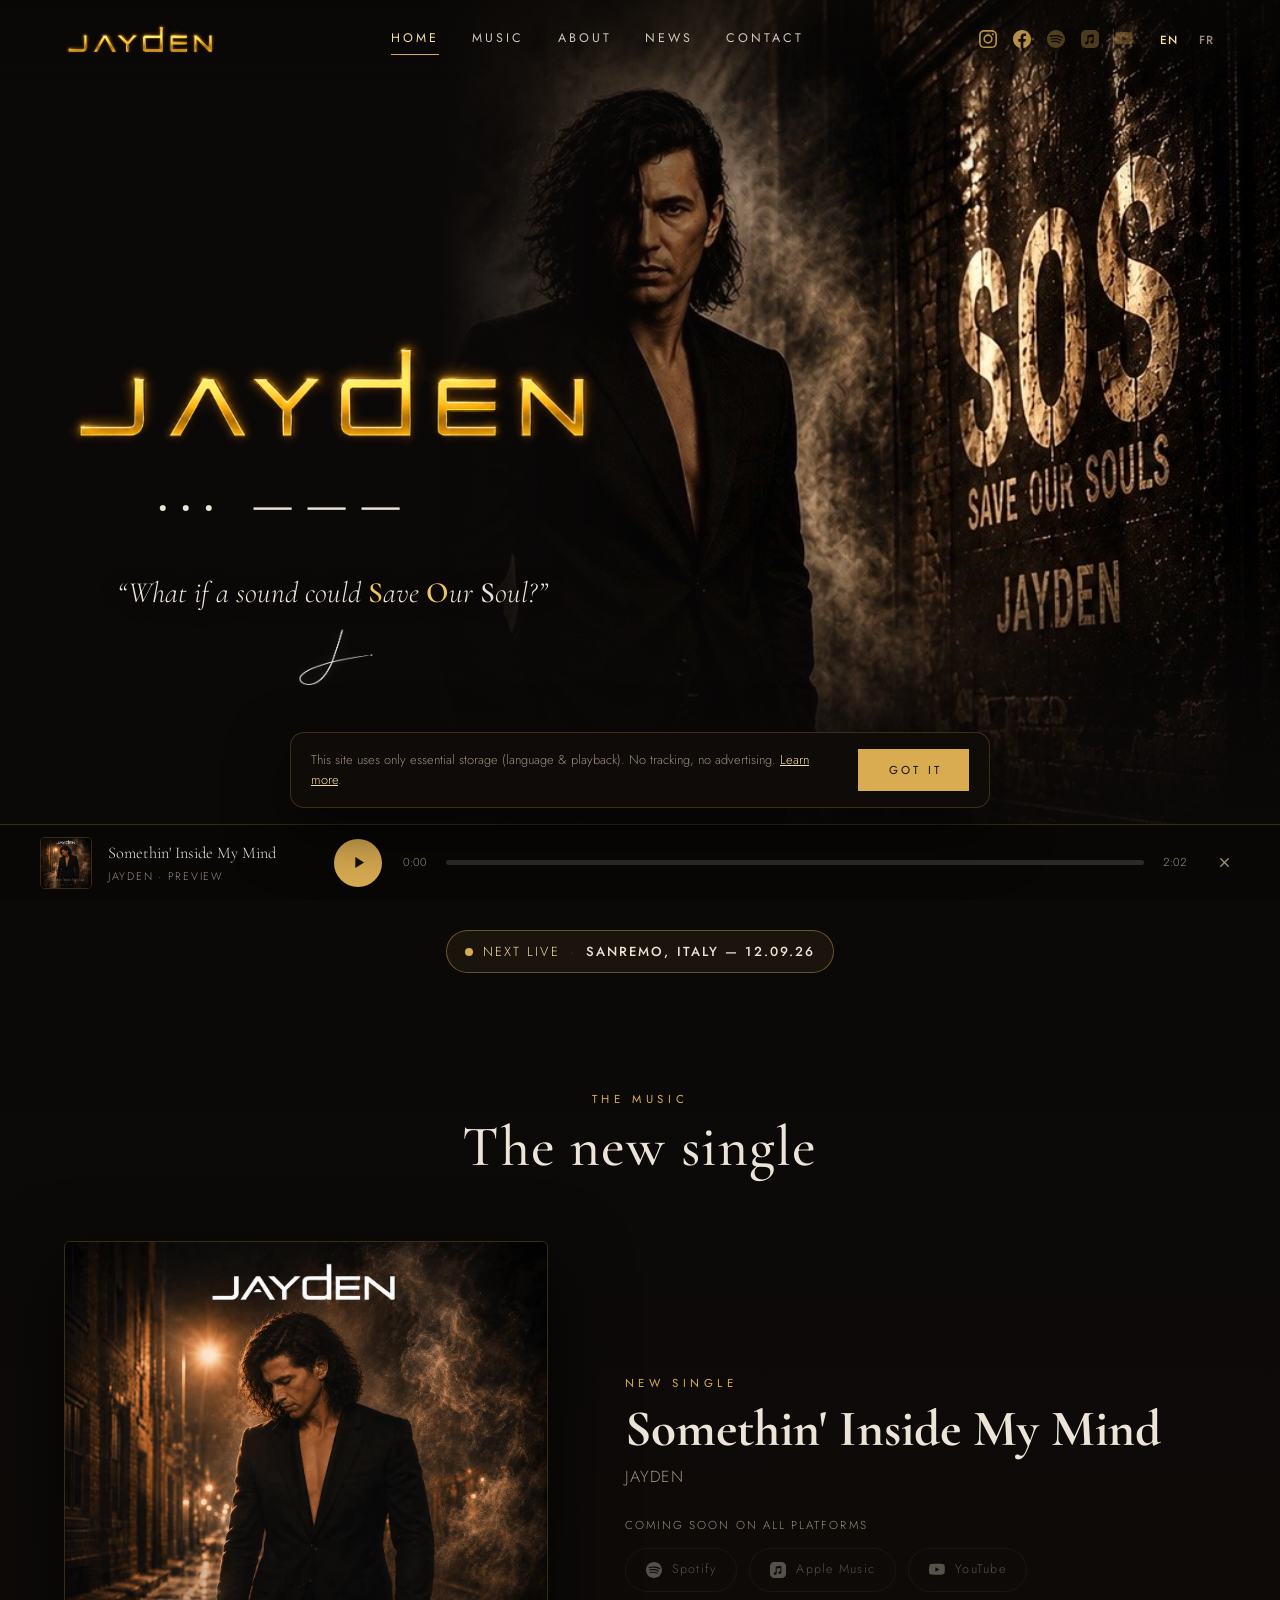
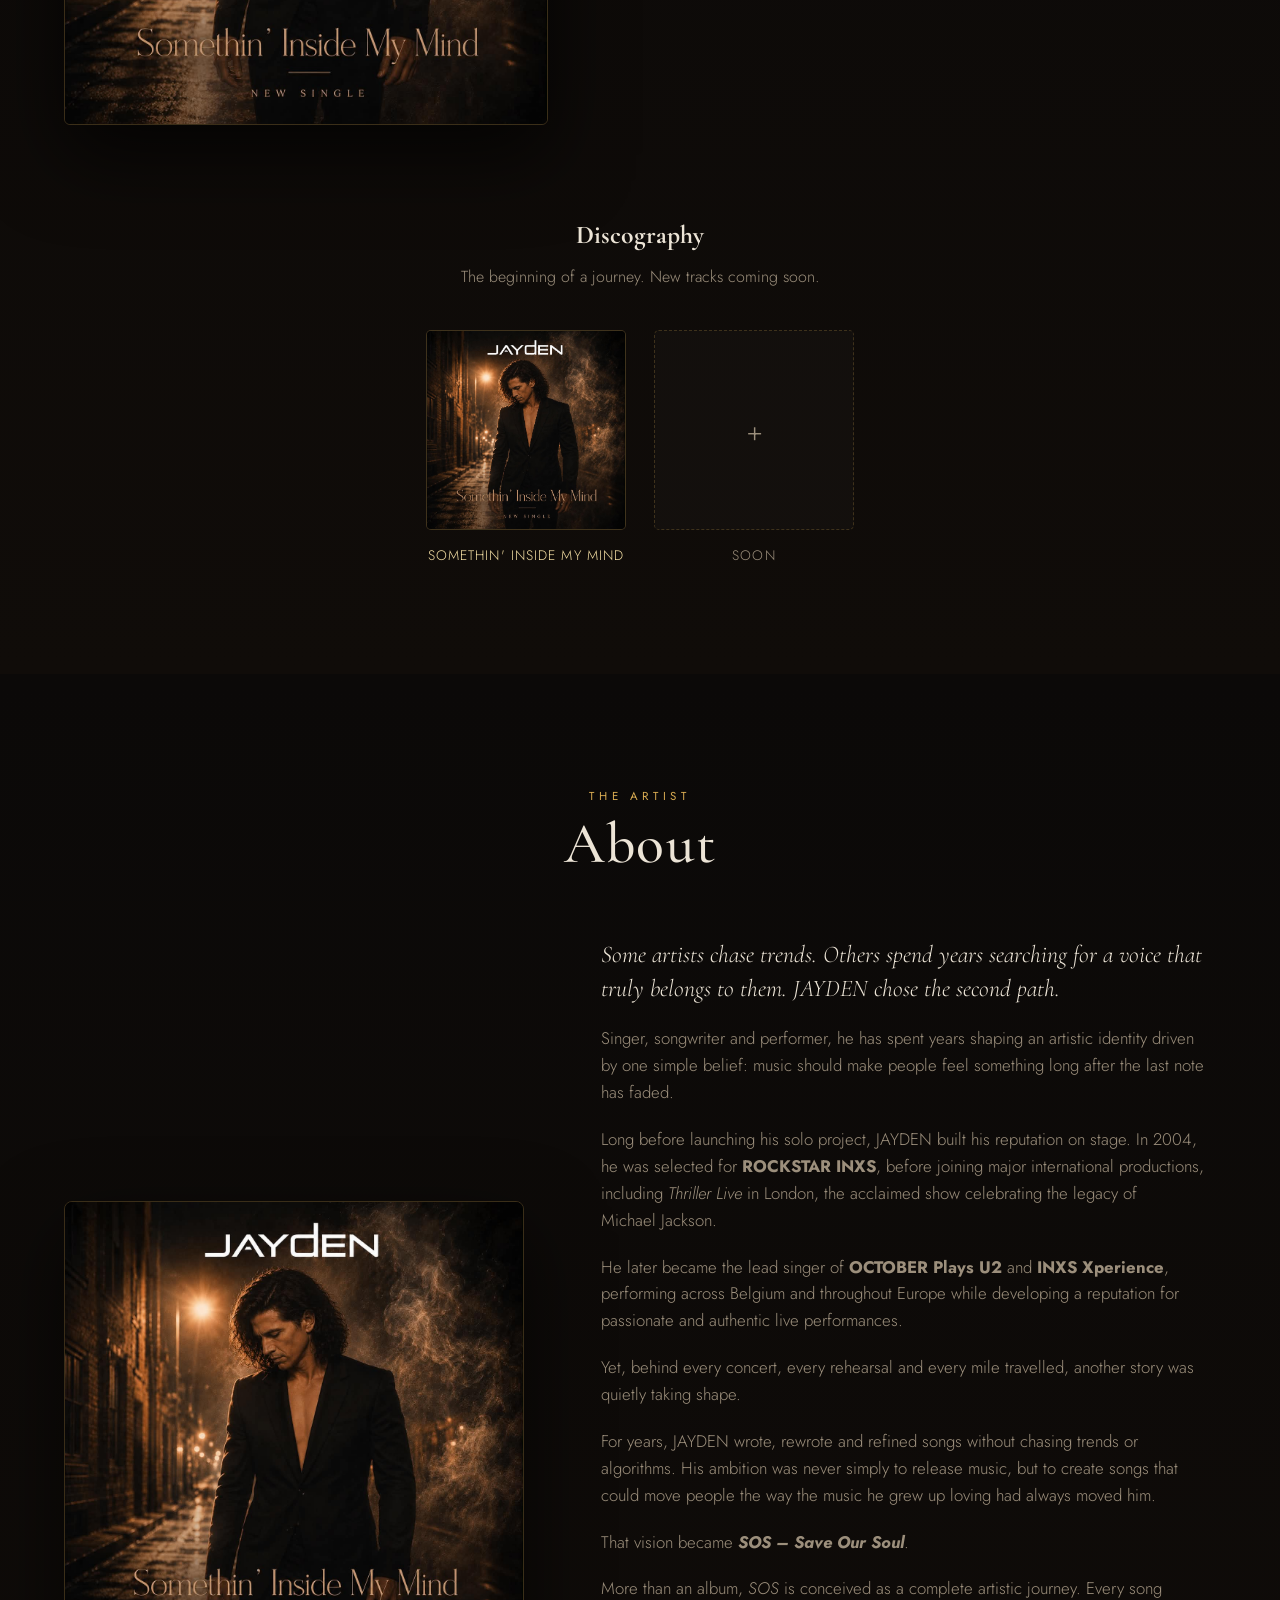
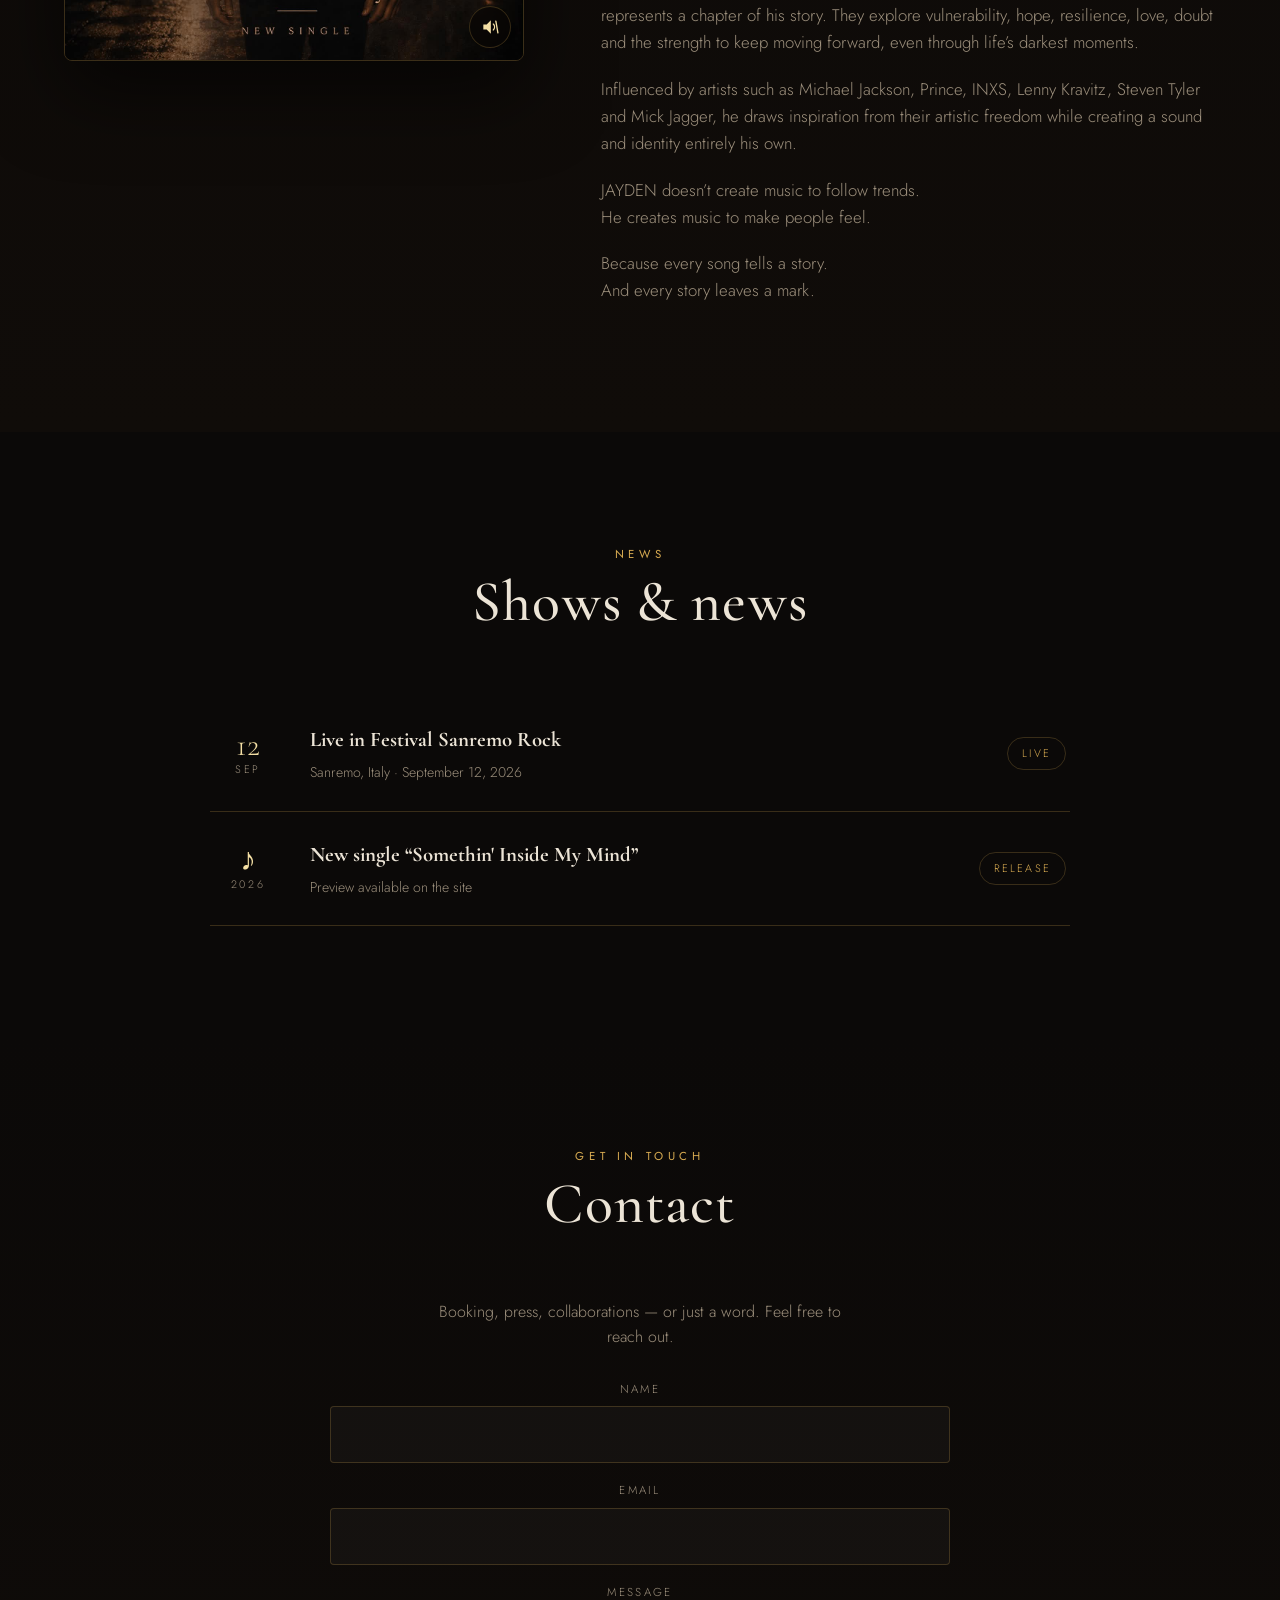
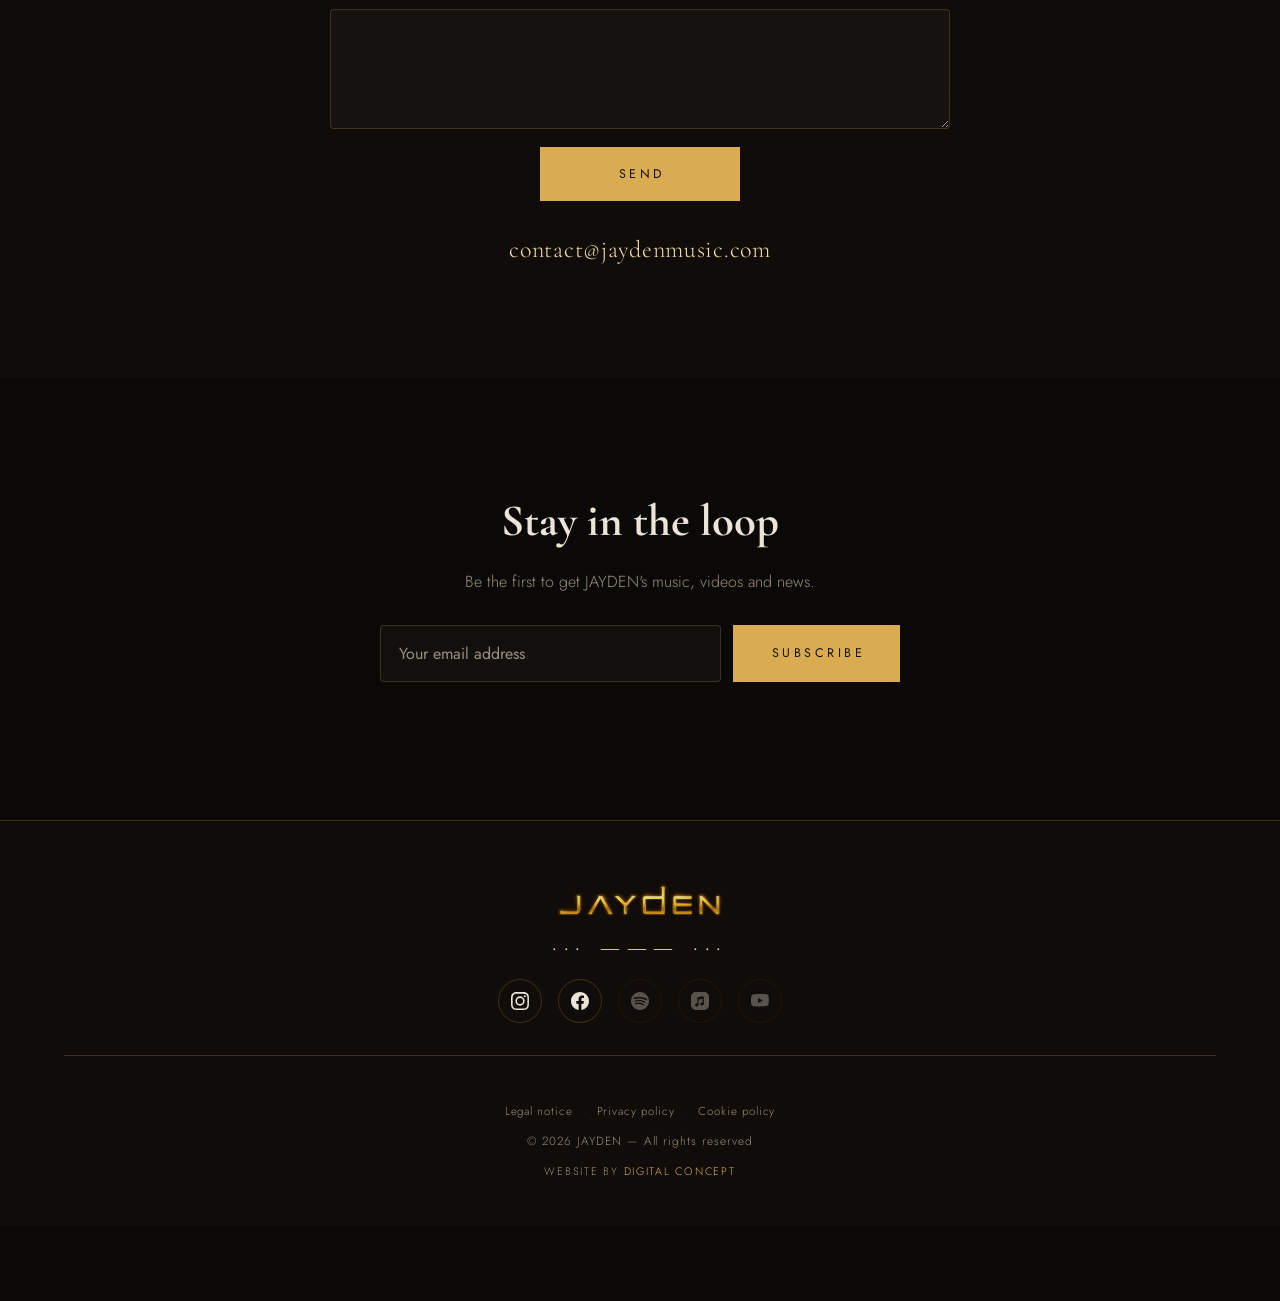
==== commit bd54a227: "Textes San Remo : « Festival Sanremo Rock » + « Sanremo, Italy » (demande du propriétaire) - Bandeau" ====
--- a/index.html
+++ b/index.html
@@ -45,7 +45,7 @@
   <!-- Anti-FOUC : styles critiques posés immédiatement (fond sombre, liens jamais bleus,
        menu mobile hors écran) + contenu masqué jusqu'à l'application de la feuille de style. -->
   <style>html{background-color:#0b0908}body{visibility:hidden;background:#0b0908;margin:0}a{color:inherit;text-decoration:none}@media(max-width:760px){.nav__links{position:fixed;inset:0;width:100vw;transform:translateX(100%)}}</style>
-  <link rel="stylesheet" href="css/style.css?v=44">
+  <link rel="stylesheet" href="css/style.css?v=45">
   <!-- Filet de sécurité : si la feuille de style échoue, on réaffiche quand même le contenu. -->
   <script>document.addEventListener("DOMContentLoaded",function(){document.body.style.visibility="visible";});</script>
 </head>
@@ -109,11 +109,11 @@
 
   <!-- Prochain concert : bandeau sous le hero -->
   <div class="live-band">
-    <a class="hero__event reveal" href="#actus" aria-label="Next live — San Remo, September 12, 2026">
+    <a class="hero__event reveal" href="#actus" aria-label="Next live — Sanremo, Italy, September 12, 2026">
       <span class="hero__event-dot" aria-hidden="true"></span>
       <span class="hero__event-label" data-i18n="hero.next">Next live</span>
       <span class="hero__event-sep" aria-hidden="true">·</span>
-      <span class="hero__event-detail">San Remo — 12.09.26</span>
+      <span class="hero__event-detail">Sanremo, Italy — 12.09.26</span>
     </a>
   </div>
 
@@ -305,8 +305,8 @@
         <div class="news-item">
           <div class="news-item__date"><div class="d">12</div><div class="m" data-i18n="news.sanremo.month">Sep</div></div>
           <div class="news-item__body">
-            <h4 data-i18n="news.sanremo.title">Live in San Remo</h4>
-            <span data-i18n="news.sanremo.sub">San Remo, Italy · September 12, 2026</span>
+            <h4 data-i18n="news.sanremo.title">Live in Festival Sanremo Rock</h4>
+            <span data-i18n="news.sanremo.sub">Sanremo, Italy · September 12, 2026</span>
           </div>
           <div class="news-item__tag" data-i18n="news.tag.live">Live</div>
         </div>
@@ -436,7 +436,7 @@
     <button class="btn btn--solid" id="cookieAccept" data-i18n="cookie.ok">Got it</button>
   </div>
 
-  <script src="js/main.js?v=44"></script>
+  <script src="js/main.js?v=45"></script>
   <!-- Statistiques de visite (anonymes) — inactif tant que la config est vide -->
   <script src="js/analytics-config.js?v=1"></script>
   <script src="js/analytics.js?v=1" defer></script>
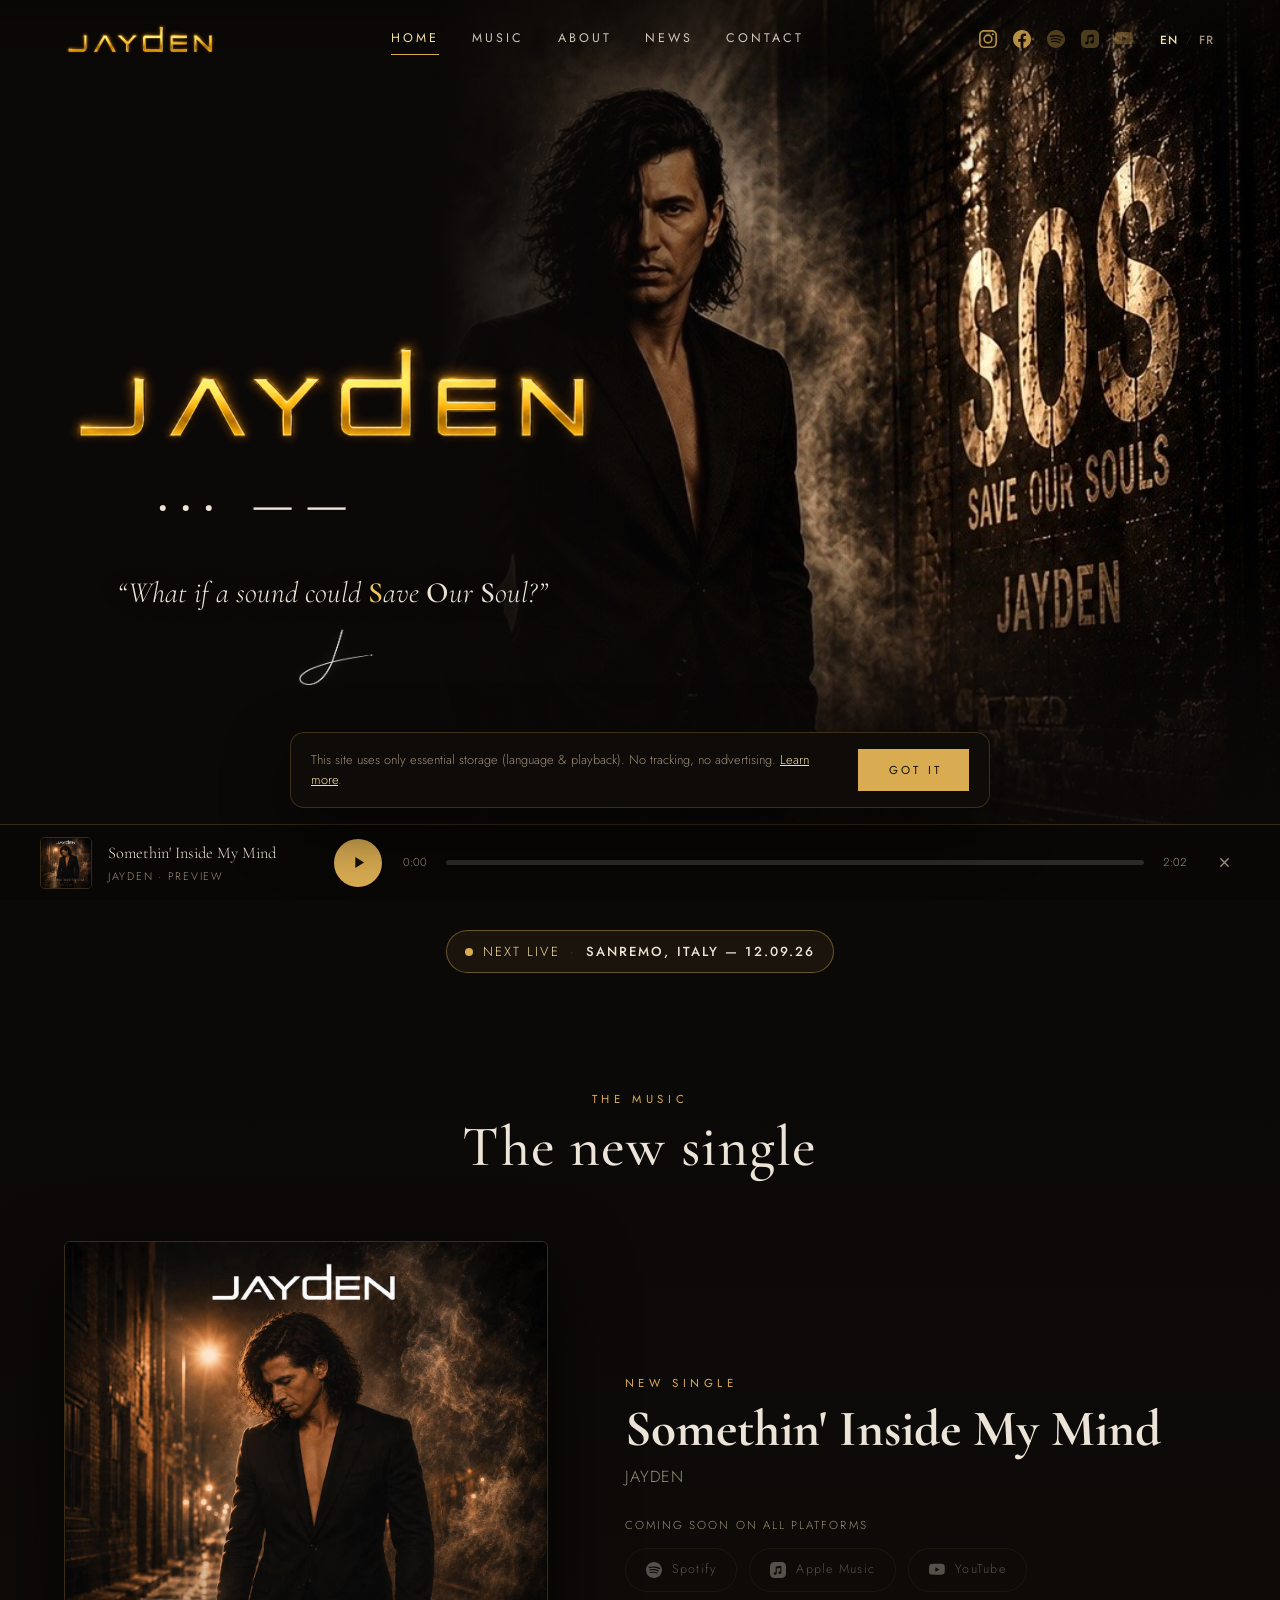
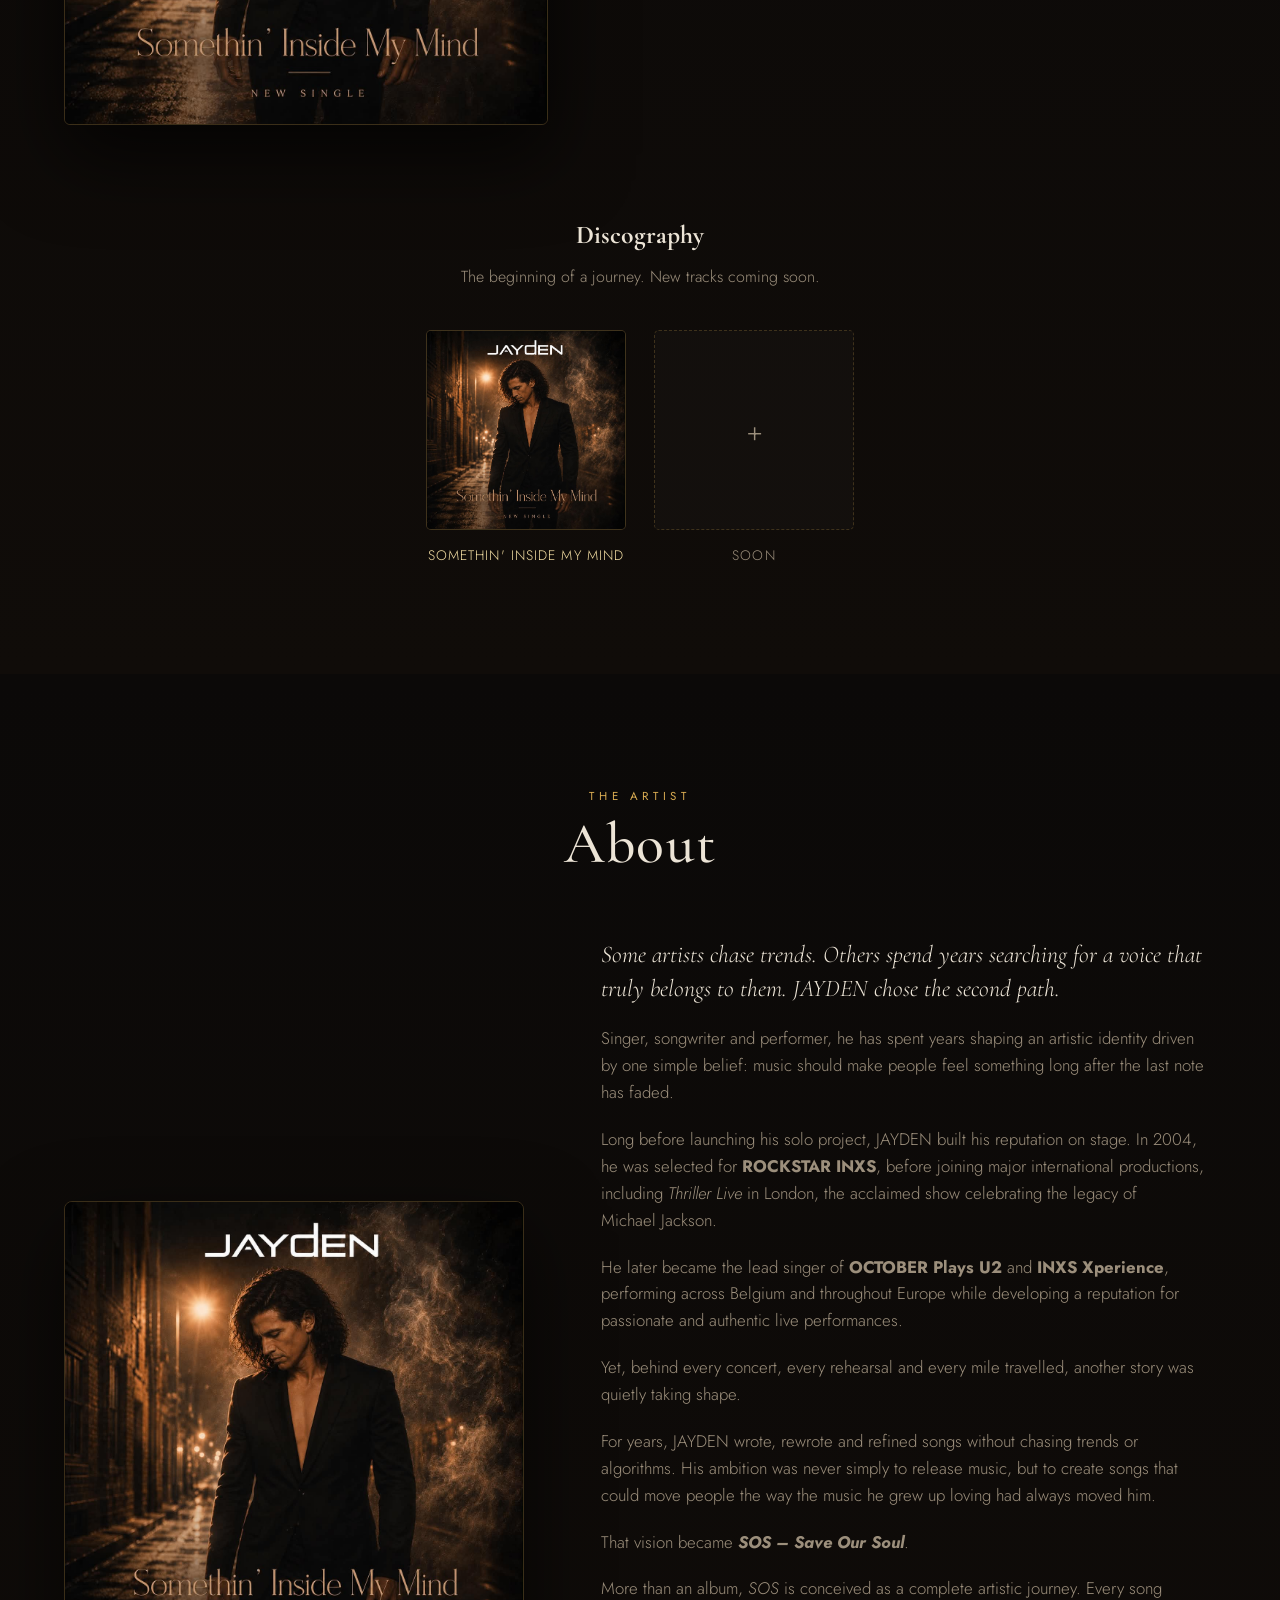
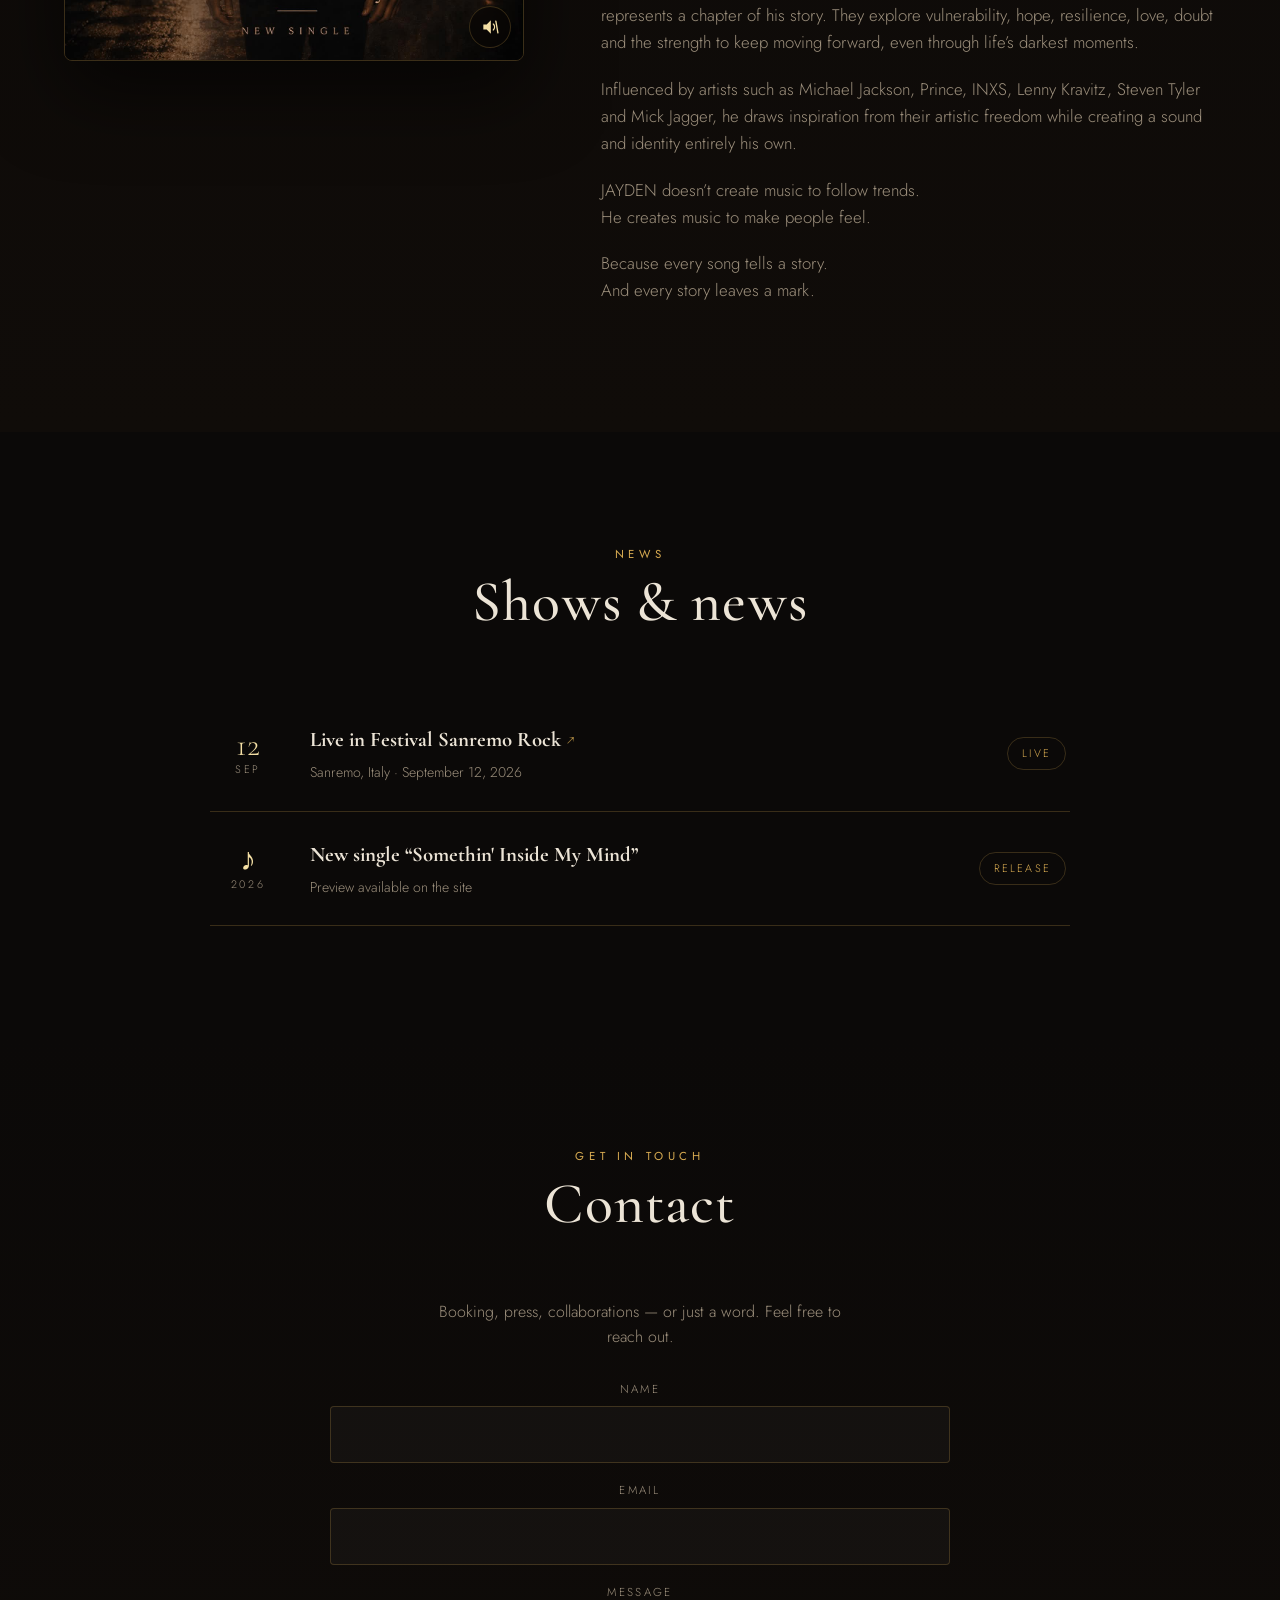
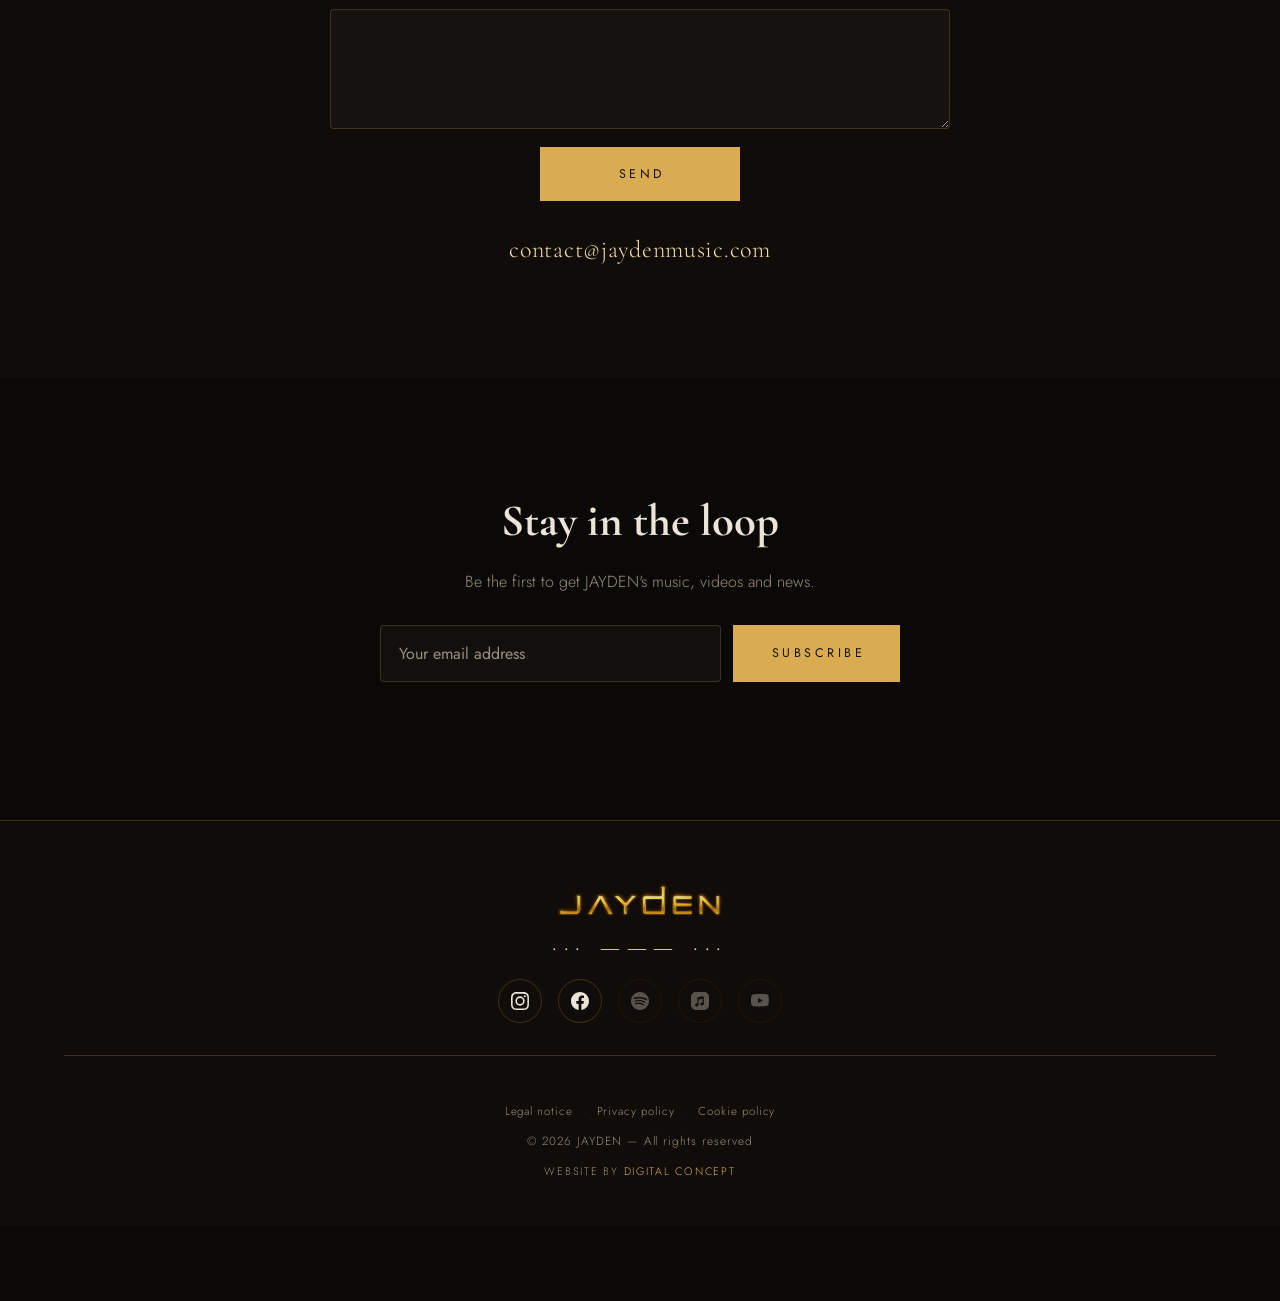
==== commit 75489dee: "News : lien vers le site officiel du festival Sanremo Rock - L'entrée « Live in Festival Sanremo Roc" ====
--- a/index.html
+++ b/index.html
@@ -45,7 +45,7 @@
   <!-- Anti-FOUC : styles critiques posés immédiatement (fond sombre, liens jamais bleus,
        menu mobile hors écran) + contenu masqué jusqu'à l'application de la feuille de style. -->
   <style>html{background-color:#0b0908}body{visibility:hidden;background:#0b0908;margin:0}a{color:inherit;text-decoration:none}@media(max-width:760px){.nav__links{position:fixed;inset:0;width:100vw;transform:translateX(100%)}}</style>
-  <link rel="stylesheet" href="css/style.css?v=45">
+  <link rel="stylesheet" href="css/style.css?v=46">
   <!-- Filet de sécurité : si la feuille de style échoue, on réaffiche quand même le contenu. -->
   <script>document.addEventListener("DOMContentLoaded",function(){document.body.style.visibility="visible";});</script>
 </head>
@@ -305,7 +305,7 @@
         <div class="news-item">
           <div class="news-item__date"><div class="d">12</div><div class="m" data-i18n="news.sanremo.month">Sep</div></div>
           <div class="news-item__body">
-            <h4 data-i18n="news.sanremo.title">Live in Festival Sanremo Rock</h4>
+            <h4><a class="news-item__link" href="https://www.sanremorock.it/" target="_blank" rel="noopener" data-i18n="news.sanremo.title">Live in Festival Sanremo Rock</a></h4>
             <span data-i18n="news.sanremo.sub">Sanremo, Italy · September 12, 2026</span>
           </div>
           <div class="news-item__tag" data-i18n="news.tag.live">Live</div>
@@ -436,7 +436,7 @@
     <button class="btn btn--solid" id="cookieAccept" data-i18n="cookie.ok">Got it</button>
   </div>
 
-  <script src="js/main.js?v=45"></script>
+  <script src="js/main.js?v=46"></script>
   <!-- Statistiques de visite (anonymes) — inactif tant que la config est vide -->
   <script src="js/analytics-config.js?v=1"></script>
   <script src="js/analytics.js?v=1" defer></script>
--- a/css/style.css
+++ b/css/style.css
@@ -309,6 +309,13 @@
 .news-item__date .m { font-size: 0.68rem; letter-spacing: 0.24em; text-transform: uppercase; color: var(--muted); }
 .news-item__note { color: var(--gold); font-size: 1.5rem; }
 .news-item__body h4 { font-family: var(--serif); font-size: 1.3rem; margin-bottom: 3px; }
+/* Lien vers le site officiel du festival (Sanremo Rock) */
+.news-item__link { color: inherit; transition: color 0.25s var(--ease); }
+.news-item__link::after {
+  content: "↗"; font-size: 0.72em; margin-left: 6px; color: var(--gold); opacity: 0.75;
+  vertical-align: 0.08em;
+}
+.news-item__link:hover, .news-item__link:focus-visible { color: var(--gold-lite); }
 .news-item__body span { color: var(--muted); font-size: 0.88rem; }
 .news-item__tag {
   font-size: 0.68rem; letter-spacing: 0.2em; text-transform: uppercase;
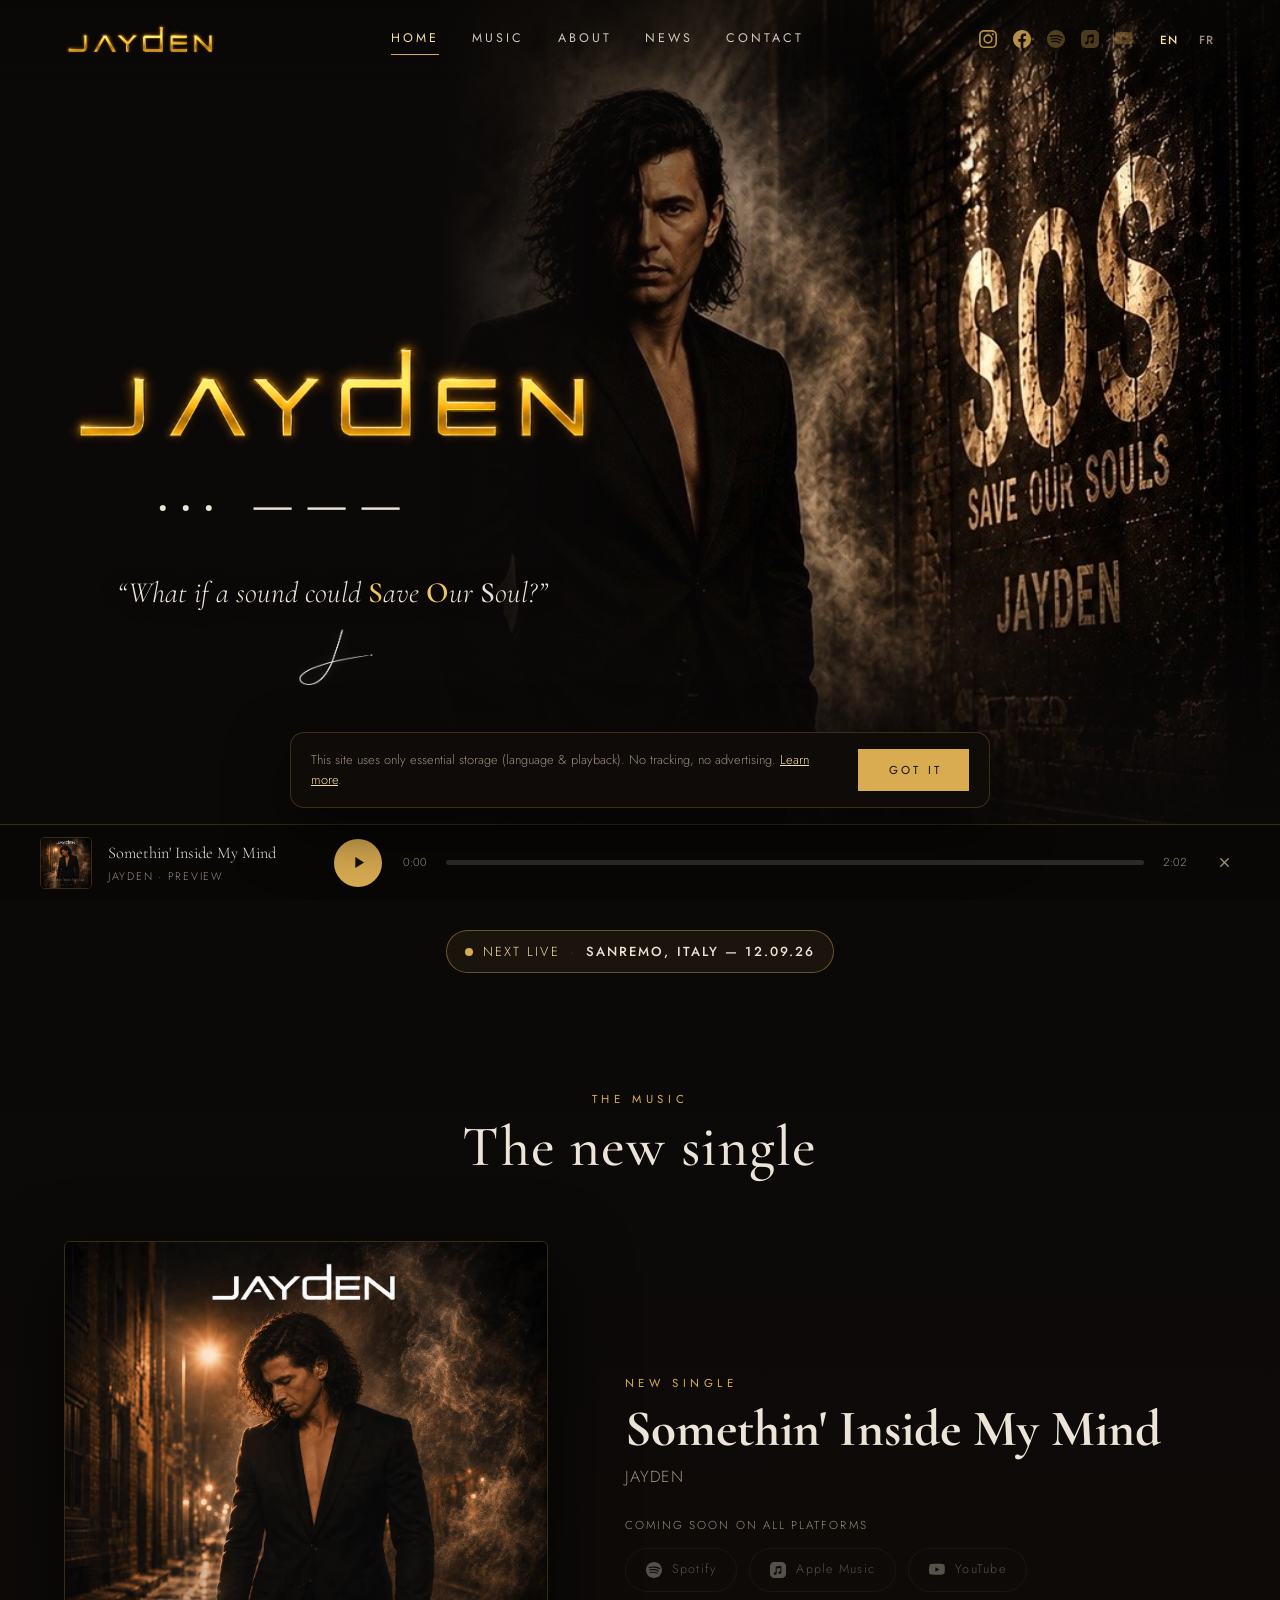
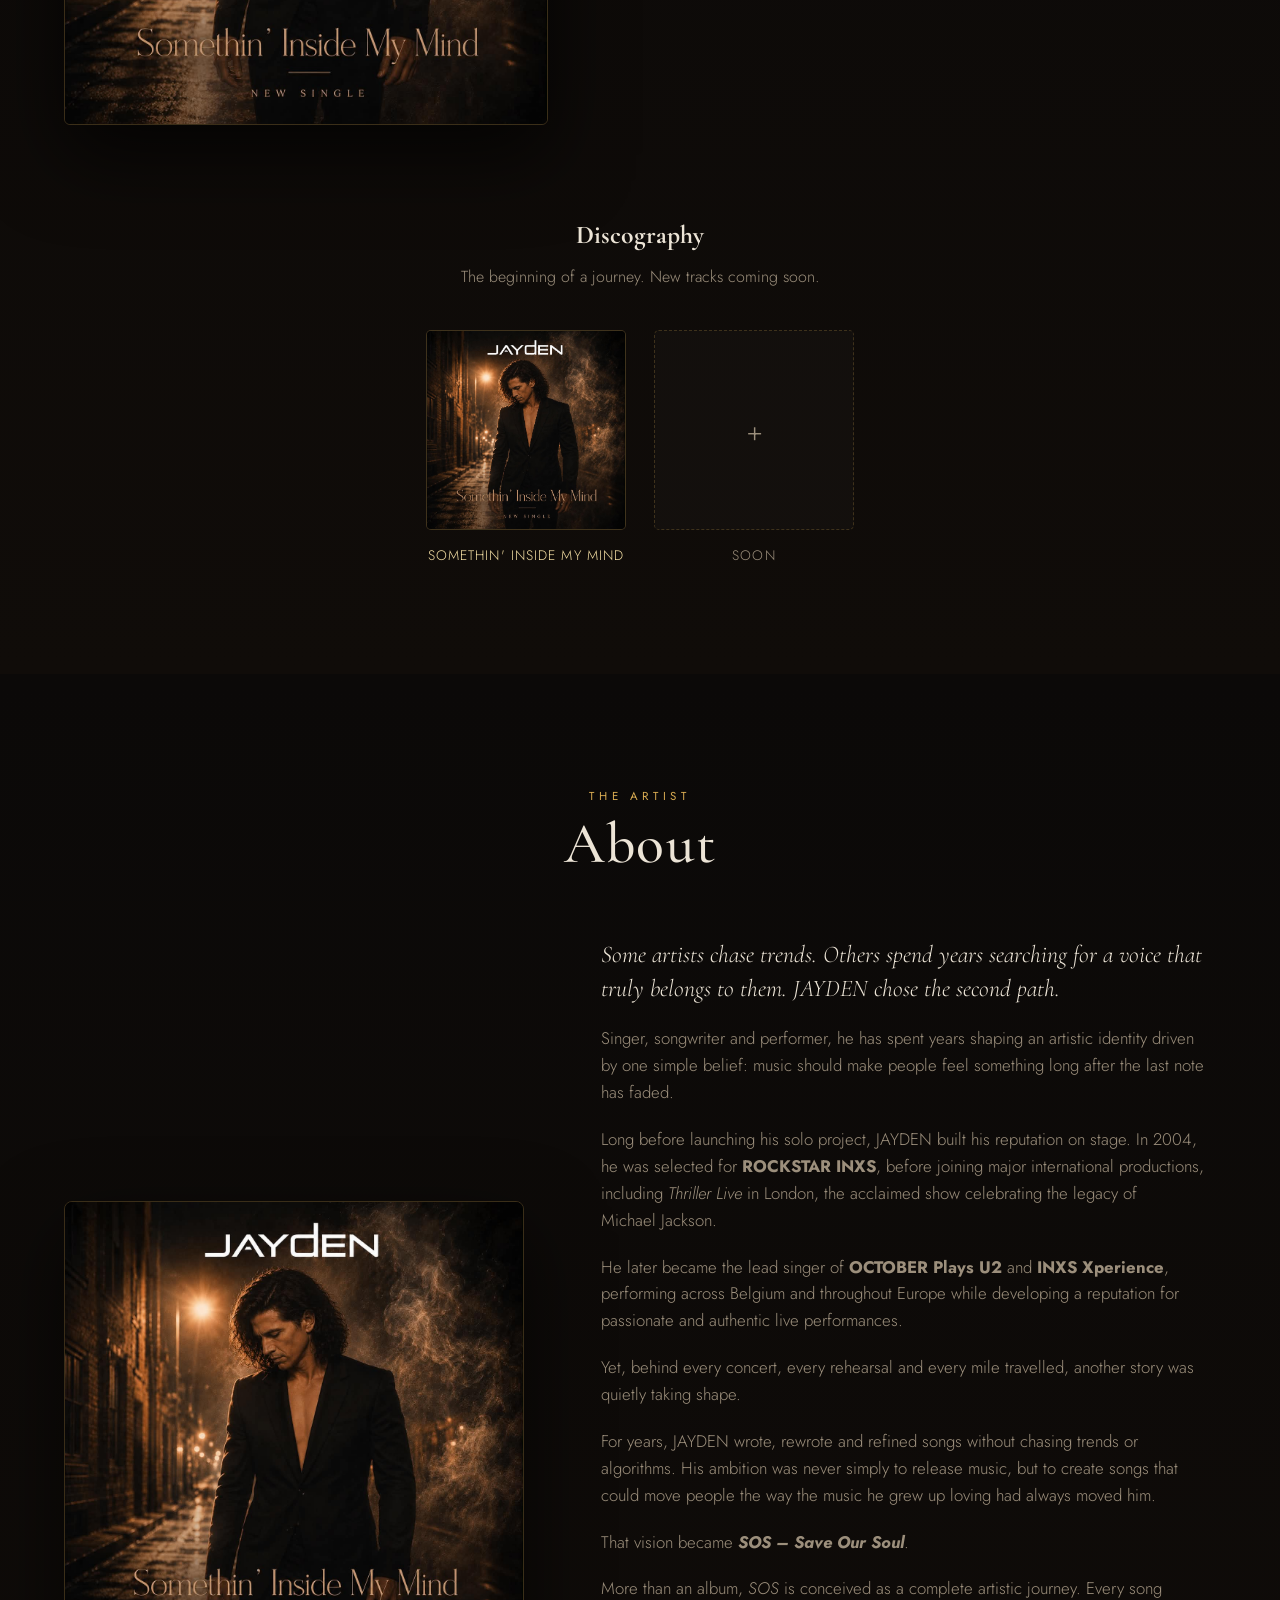
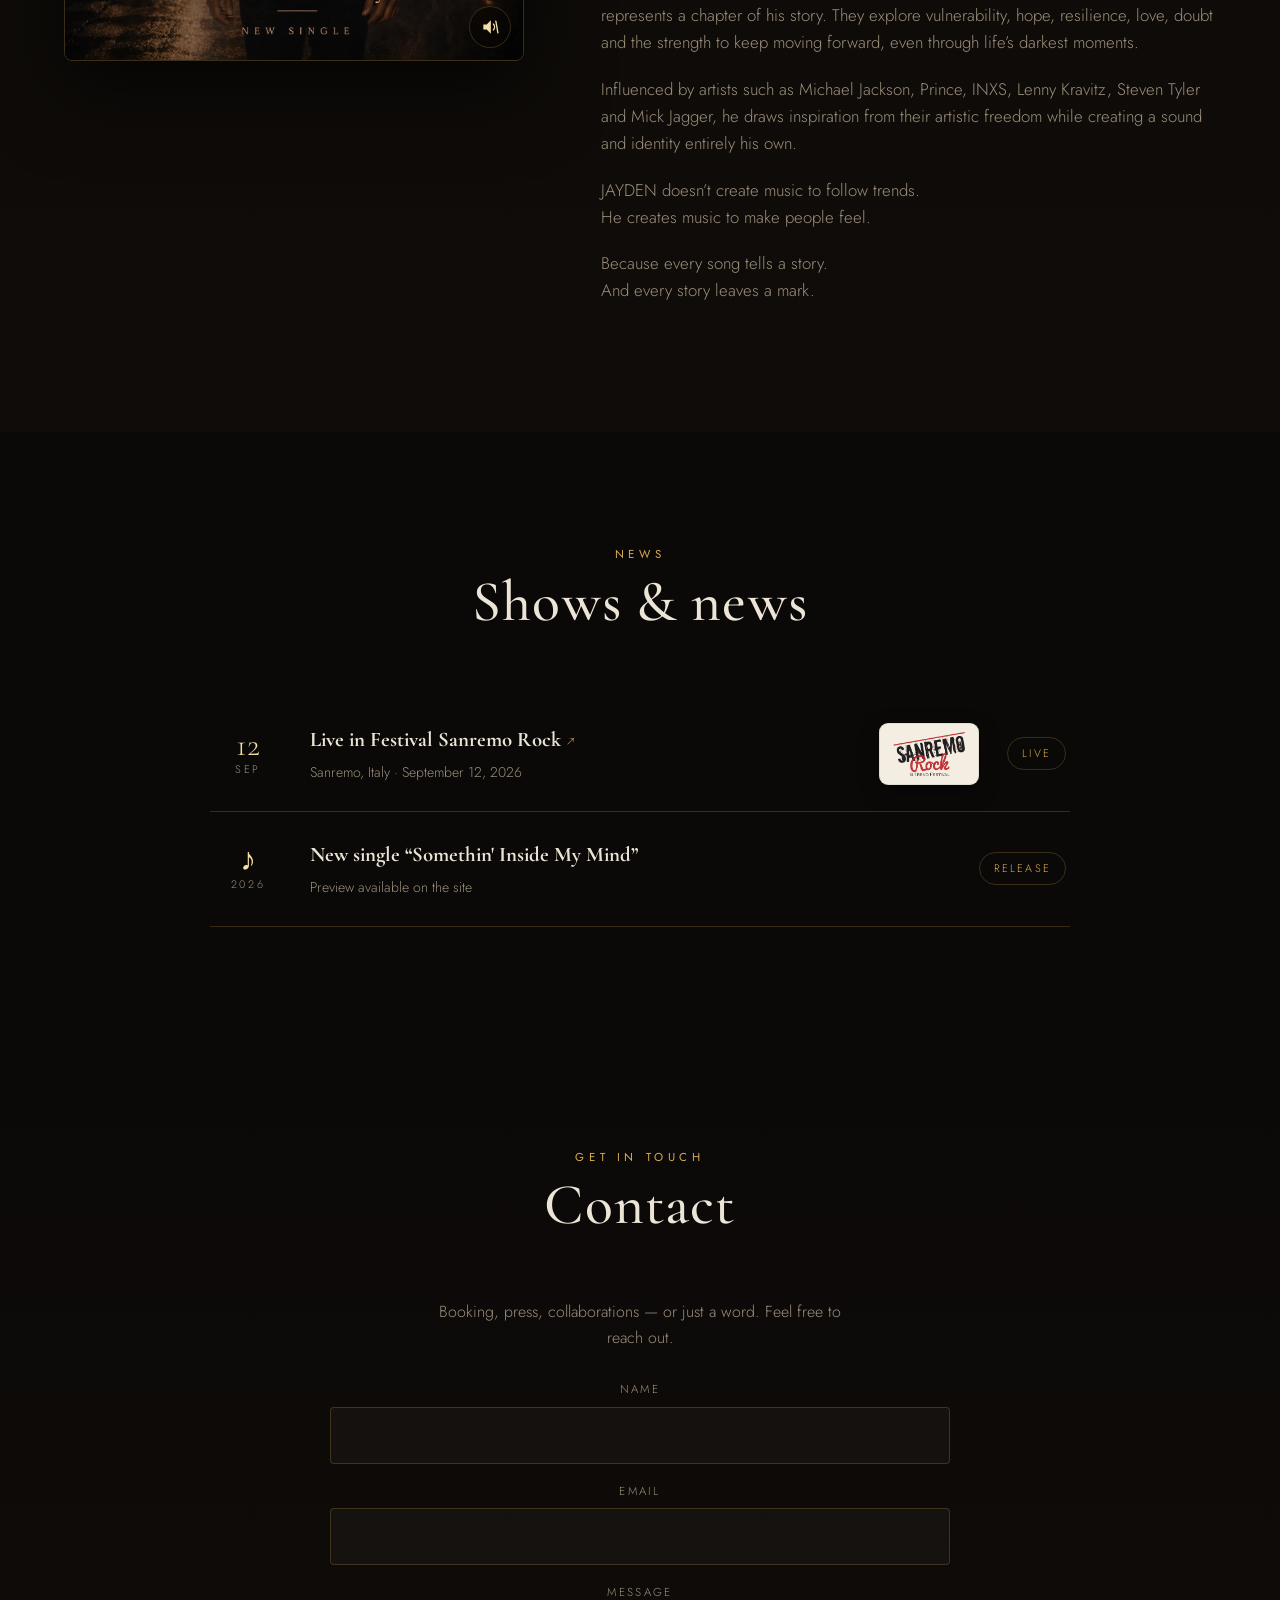
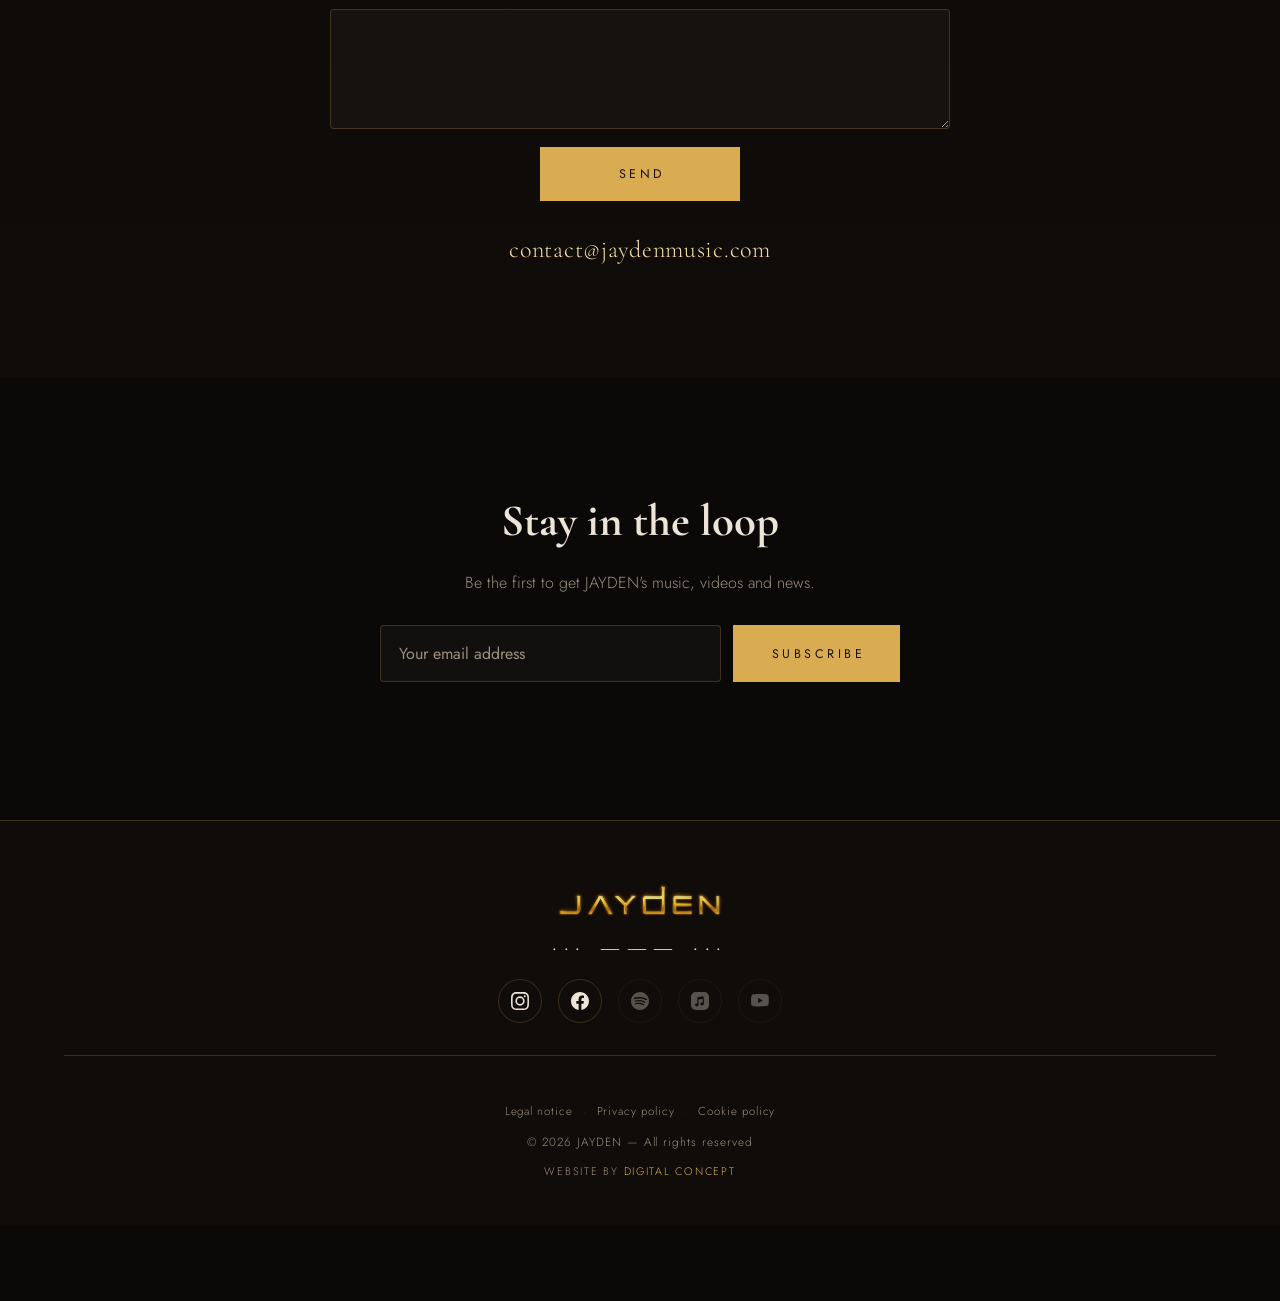
==== commit 73848ad6: "News : ajoute le logo officiel du festival Sanremo Rock (badge cliquable) - Intègre le logo Sanremo " ====
--- a/index.html
+++ b/index.html
@@ -45,7 +45,7 @@
   <!-- Anti-FOUC : styles critiques posés immédiatement (fond sombre, liens jamais bleus,
        menu mobile hors écran) + contenu masqué jusqu'à l'application de la feuille de style. -->
   <style>html{background-color:#0b0908}body{visibility:hidden;background:#0b0908;margin:0}a{color:inherit;text-decoration:none}@media(max-width:760px){.nav__links{position:fixed;inset:0;width:100vw;transform:translateX(100%)}}</style>
-  <link rel="stylesheet" href="css/style.css?v=46">
+  <link rel="stylesheet" href="css/style.css?v=47">
   <!-- Filet de sécurité : si la feuille de style échoue, on réaffiche quand même le contenu. -->
   <script>document.addEventListener("DOMContentLoaded",function(){document.body.style.visibility="visible";});</script>
 </head>
@@ -304,9 +304,14 @@
       <div class="news-list reveal">
         <div class="news-item">
           <div class="news-item__date"><div class="d">12</div><div class="m" data-i18n="news.sanremo.month">Sep</div></div>
-          <div class="news-item__body">
-            <h4><a class="news-item__link" href="https://www.sanremorock.it/" target="_blank" rel="noopener" data-i18n="news.sanremo.title">Live in Festival Sanremo Rock</a></h4>
-            <span data-i18n="news.sanremo.sub">Sanremo, Italy · September 12, 2026</span>
+          <div class="news-item__body news-item__body--fest">
+            <div class="news-item__text">
+              <h4><a class="news-item__link" href="https://www.sanremorock.it/" target="_blank" rel="noopener" data-i18n="news.sanremo.title">Live in Festival Sanremo Rock</a></h4>
+              <span data-i18n="news.sanremo.sub">Sanremo, Italy · September 12, 2026</span>
+            </div>
+            <a class="news-fest" href="https://www.sanremorock.it/" target="_blank" rel="noopener" aria-label="Festival Sanremo Rock — site officiel">
+              <img src="assets/img/sanremo-rock.png?v=1" alt="Sanremo Rock — Trend Festival" loading="lazy" width="255" height="156">
+            </a>
           </div>
           <div class="news-item__tag" data-i18n="news.tag.live">Live</div>
         </div>
@@ -436,7 +441,7 @@
     <button class="btn btn--solid" id="cookieAccept" data-i18n="cookie.ok">Got it</button>
   </div>
 
-  <script src="js/main.js?v=46"></script>
+  <script src="js/main.js?v=47"></script>
   <!-- Statistiques de visite (anonymes) — inactif tant que la config est vide -->
   <script src="js/analytics-config.js?v=1"></script>
   <script src="js/analytics.js?v=1" defer></script>
--- a/css/style.css
+++ b/css/style.css
@@ -317,6 +317,17 @@
 }
 .news-item__link:hover, .news-item__link:focus-visible { color: var(--gold-lite); }
 .news-item__body span { color: var(--muted); font-size: 0.88rem; }
+/* Entrée festival : texte à gauche, logo officiel (badge) à droite */
+.news-item__body--fest { display: flex; align-items: center; justify-content: space-between; gap: 20px; flex-wrap: wrap; }
+.news-item__text { min-width: 0; }
+.news-fest {
+  flex: 0 0 auto; display: inline-flex; align-items: center;
+  background: #f4eee2; border: 1px solid rgba(0,0,0,0.08); border-radius: 9px;
+  padding: 8px 13px; box-shadow: 0 6px 20px rgba(0,0,0,0.38);
+  transition: transform 0.3s var(--ease), box-shadow 0.3s var(--ease);
+}
+.news-fest:hover, .news-fest:focus-visible { transform: translateY(-2px); box-shadow: 0 10px 28px rgba(0,0,0,0.5); }
+.news-fest img { display: block; height: 44px; width: auto; }
 .news-item__tag {
   font-size: 0.68rem; letter-spacing: 0.2em; text-transform: uppercase;
   color: var(--gold); border: 1px solid var(--line); padding: 7px 14px; border-radius: 40px; white-space: nowrap;
@@ -605,6 +616,10 @@
 
   .news-item { grid-template-columns: auto 1fr; }
   .news-item__tag { grid-column: 2; justify-self: start; margin-top: 6px; }
+  /* Festival : logo sous le texte sur mobile, un peu plus petit */
+  .news-item__body--fest { gap: 12px; }
+  .news-fest { padding: 7px 11px; }
+  .news-fest img { height: 38px; }
 
   /* Lecteur fixe compact : docké en bas, barre de progression fine en haut */
   body { padding-bottom: calc(66px + env(safe-area-inset-bottom, 0px)); }
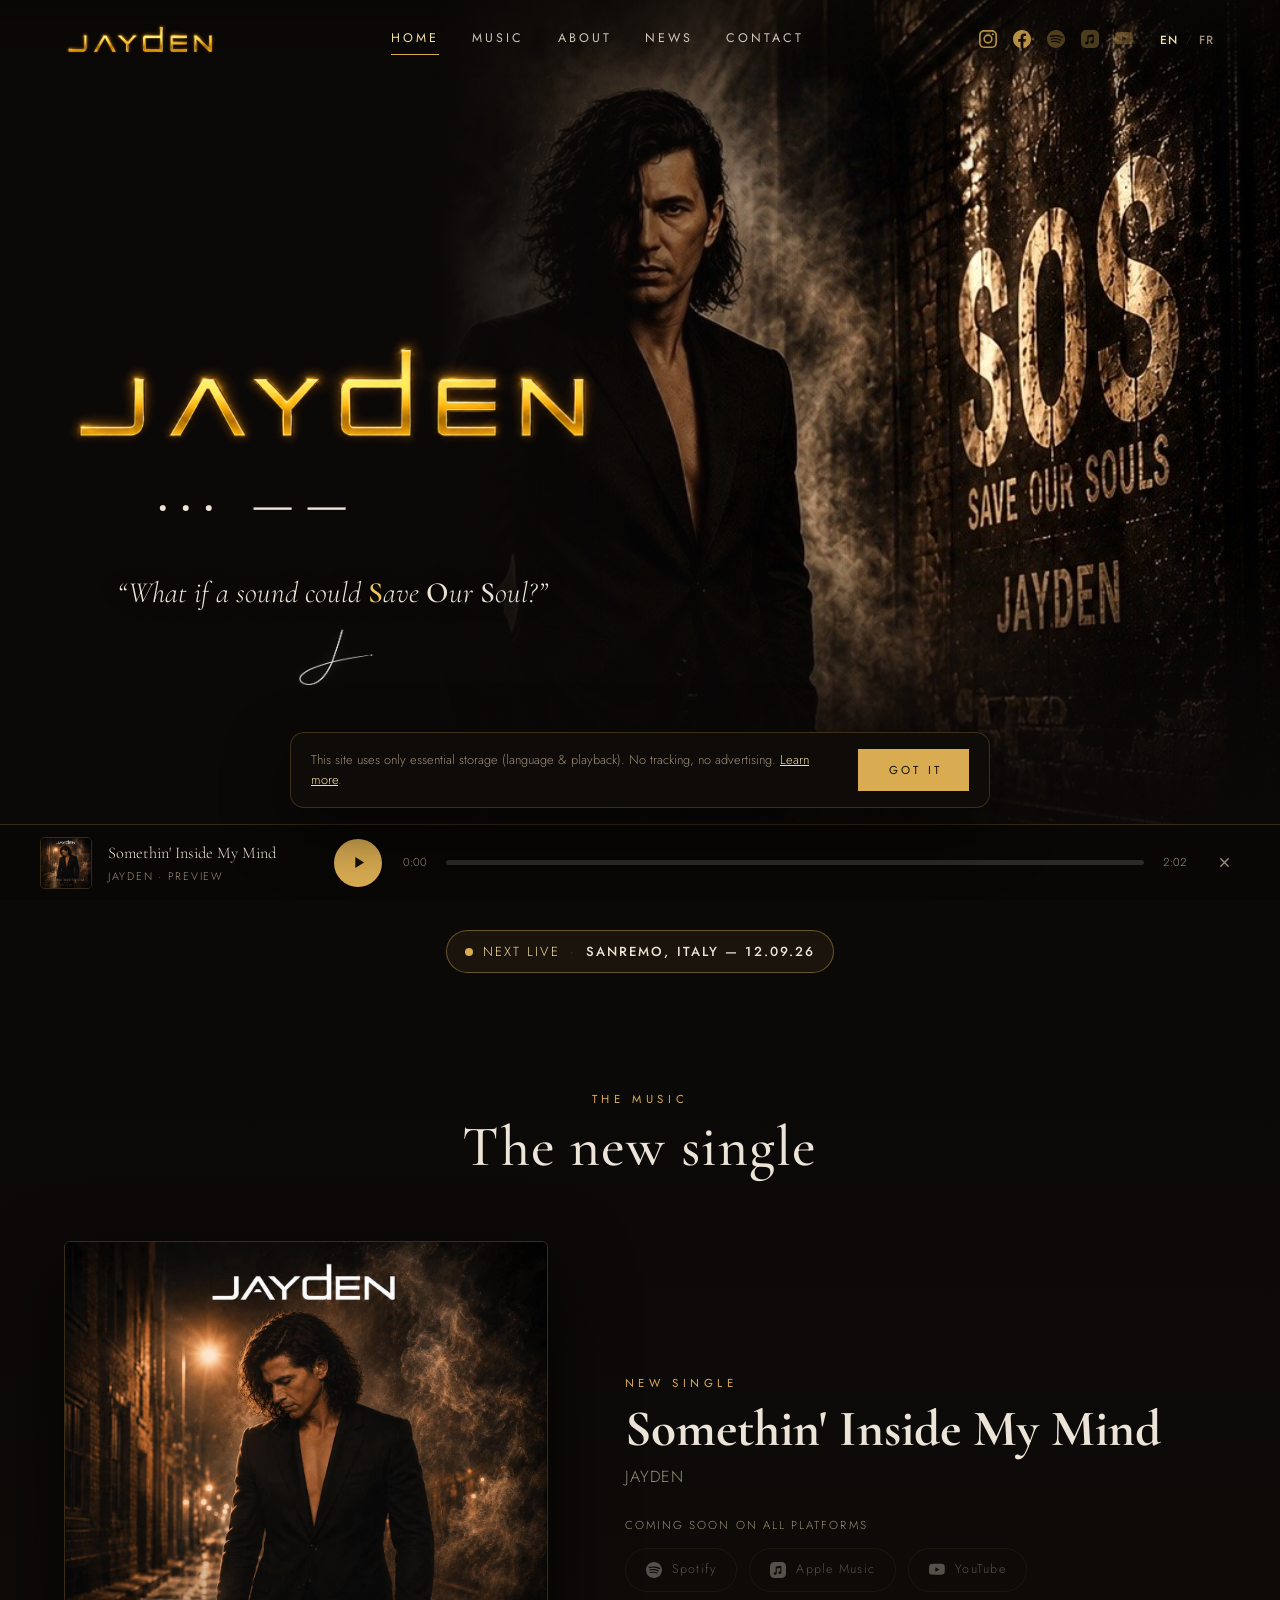
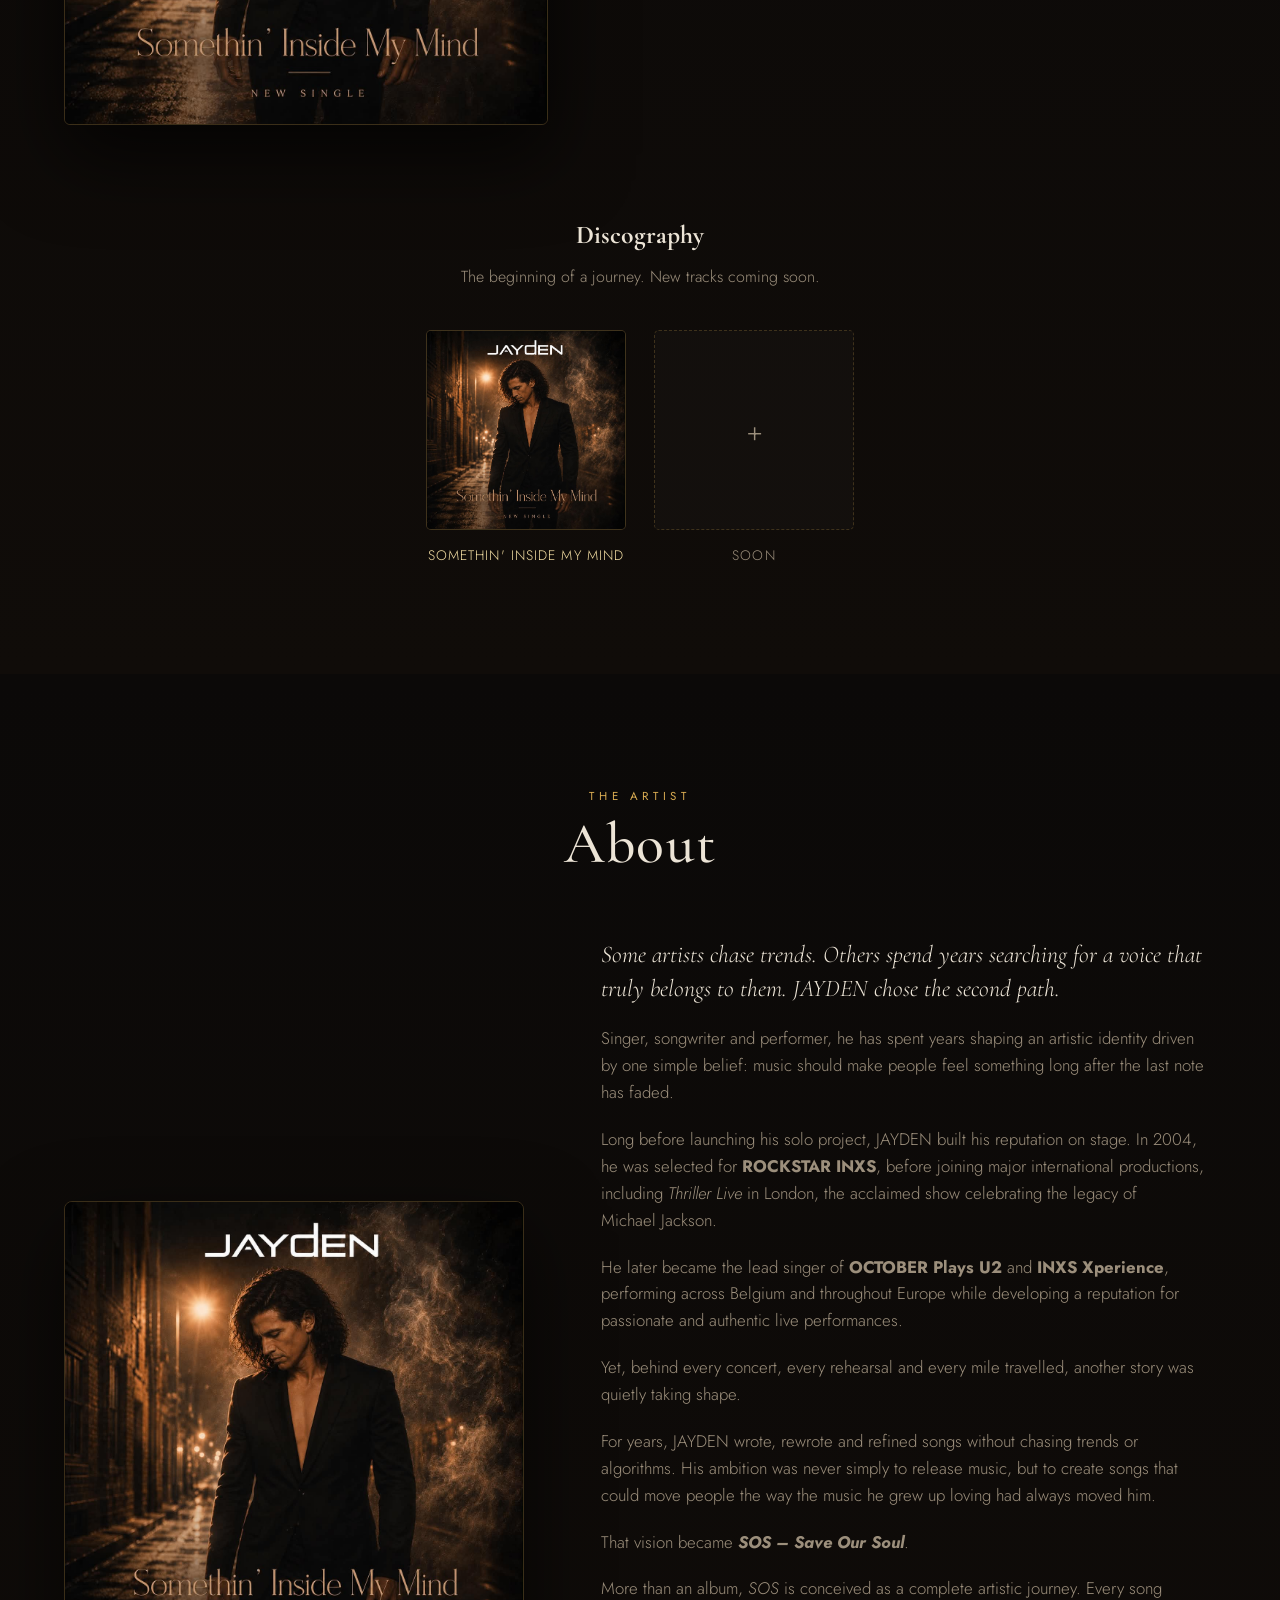
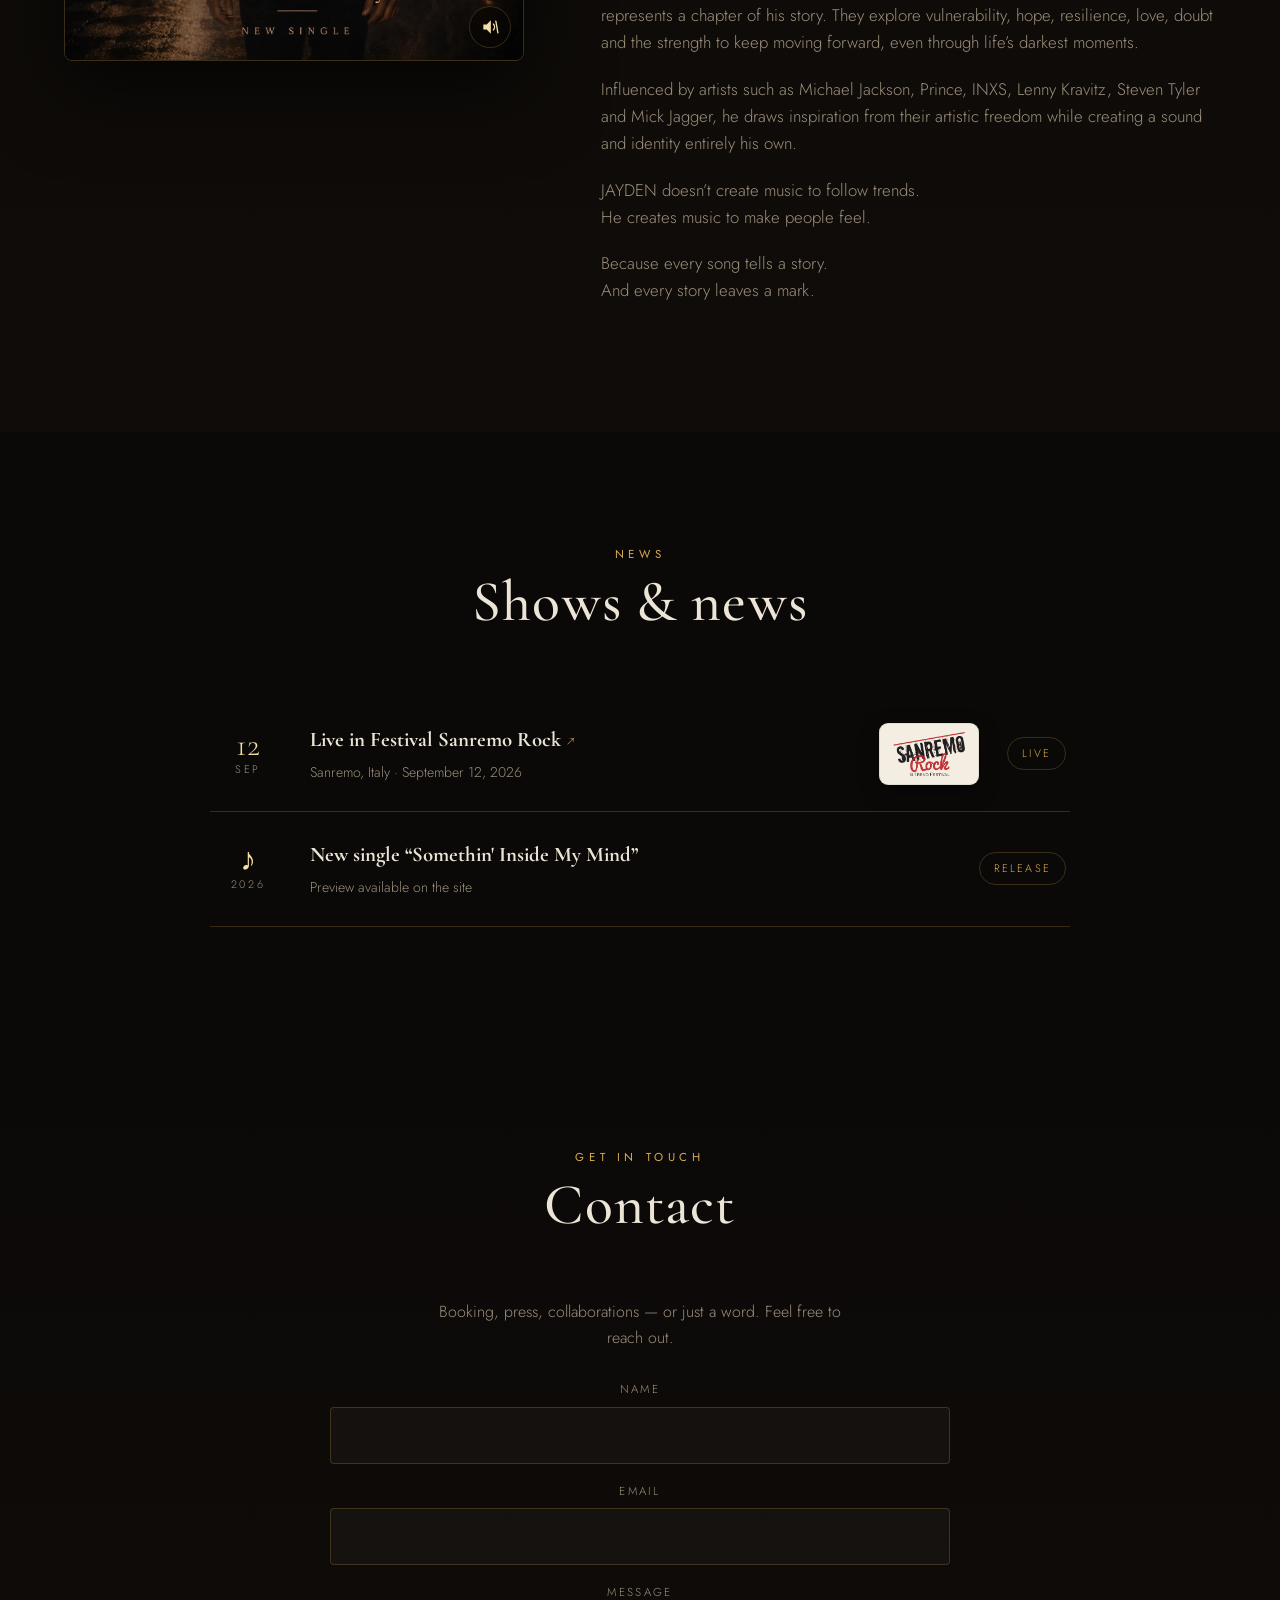
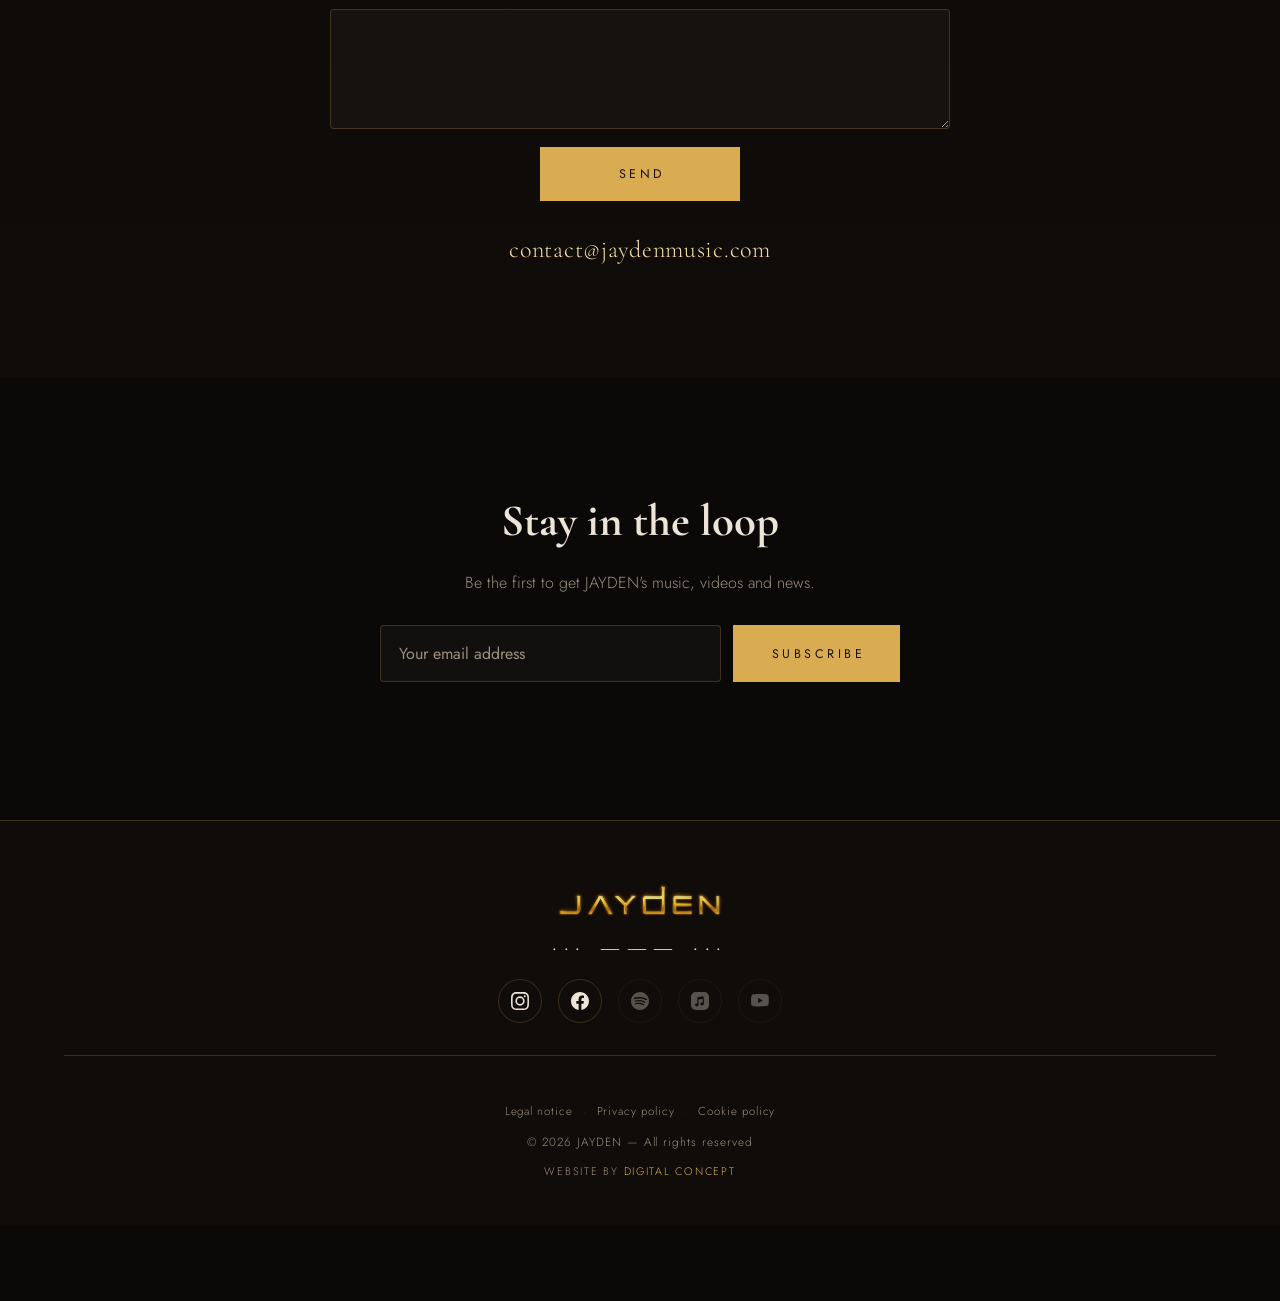
==== commit fa2826fd: "Partage : image Open Graph = logo doré sur fond noir (au lieu du screenshot) - Régénère assets/img/o" ====
--- a/index.html
+++ b/index.html
@@ -3,26 +3,112 @@
 <head>
   <meta charset="UTF-8">
   <meta name="viewport" content="width=device-width, initial-scale=1.0">
-  <title>JAYDEN — Official site</title>
-  <meta name="description" content="Official site of JAYDEN.">
+  <title>JAYDEN — Official Site | Rock Singer &amp; Songwriter</title>
+  <meta name="description" content="Official website of JAYDEN — rock singer, songwriter and performer. Discover the new single “Somethin' Inside My Mind”, the album SOS – Save Our Soul, the live show at Festival Sanremo Rock 2026, music, videos and news.">
+  <meta name="keywords" content="JAYDEN, JAYDEN music, JAYDEN singer, JAYDEN artist, JAYDEN official, JAYDEN rock, Somethin' Inside My Mind, SOS Save Our Soul, Festival Sanremo Rock, singer-songwriter, rock, jaydenmusic">
   <meta name="theme-color" content="#0b0908">
   <meta name="author" content="JAYDEN">
+  <meta name="publisher" content="JAYDEN">
+  <meta name="robots" content="index, follow, max-image-preview:large, max-snippet:-1, max-video-preview:-1">
+  <meta name="rating" content="general">
+  <!-- Vérification de propriété Google Search Console -->
+  <meta name="google-site-verification" content="uWJKUxyW_PwgIKOEIASfnEVGmb2lPRXl04cyMdmBKXI">
 
   <!-- Open Graph / partage réseaux -->
-  <meta property="og:type" content="website">
+  <meta property="og:type" content="music.musician">
   <meta property="og:site_name" content="JAYDEN">
-  <meta property="og:title" content="JAYDEN">
-  <meta property="og:description" content="&quot;What if a sound could Save Our Soul?&quot; — Jayden">
+  <meta property="og:title" content="JAYDEN — Official Site | Rock Singer &amp; Songwriter">
+  <meta property="og:description" content="Rock singer &amp; songwriter. New single “Somethin' Inside My Mind”, live at Festival Sanremo Rock 2026 — music, videos and news.">
   <meta property="og:url" content="https://jaydenmusic.com/">
-  <meta property="og:image" content="https://jaydenmusic.com/assets/img/og-preview.jpg?v=2">
+  <meta property="og:locale" content="en_US">
+  <meta property="og:locale:alternate" content="fr_FR">
+  <meta property="og:image" content="https://jaydenmusic.com/assets/img/og-preview.jpg?v=3">
+  <meta property="og:image:alt" content="JAYDEN — official logo">
   <meta property="og:image:width" content="1200">
   <meta property="og:image:height" content="630">
   <meta property="og:image:type" content="image/jpeg">
   <meta name="twitter:card" content="summary_large_image">
-  <meta name="twitter:title" content="JAYDEN">
-  <meta name="twitter:description" content="&quot;What if a sound could Save Our Soul?&quot; — Jayden">
-  <meta name="twitter:image" content="https://jaydenmusic.com/assets/img/og-preview.jpg?v=2">
+  <meta name="twitter:title" content="JAYDEN — Official Site | Rock Singer &amp; Songwriter">
+  <meta name="twitter:description" content="Rock singer &amp; songwriter. New single “Somethin' Inside My Mind”, live at Festival Sanremo Rock 2026.">
+  <meta name="twitter:image" content="https://jaydenmusic.com/assets/img/og-preview.jpg?v=3">
+  <meta name="twitter:image:alt" content="JAYDEN — official logo">
   <link rel="canonical" href="https://jaydenmusic.com/">
+  <!-- Identité vérifiable (rel=me) -->
+  <link rel="me" href="https://www.instagram.com/jayden_ddm">
+  <link rel="me" href="https://www.facebook.com/share/1BSdH52AcG/?mibextid=wwXIfr">
+
+  <!-- Données structurées Schema.org — référencement enrichi (artiste, single, album, concert) -->
+  <script type="application/ld+json">
+  {
+    "@context": "https://schema.org",
+    "@graph": [
+      {
+        "@type": ["MusicGroup", "Person"],
+        "@id": "https://jaydenmusic.com/#artist",
+        "name": "JAYDEN",
+        "alternateName": "Jayden",
+        "url": "https://jaydenmusic.com/",
+        "image": "https://jaydenmusic.com/assets/img/og-preview.jpg?v=3",
+        "description": "JAYDEN is a rock singer, songwriter and performer. Shaped by years on stage — from ROCKSTAR INXS (2004) and Thriller Live in London to OCTOBER Plays U2 and INXS Xperience across Belgium and Europe — he now unveils his solo project and the album concept SOS – Save Our Soul, led by the single “Somethin' Inside My Mind”.",
+        "genre": ["Rock", "Pop rock"],
+        "email": "contact@jaydenmusic.com",
+        "sameAs": [
+          "https://www.instagram.com/jayden_ddm",
+          "https://www.facebook.com/share/1BSdH52AcG/?mibextid=wwXIfr"
+        ]
+      },
+      {
+        "@type": "WebSite",
+        "@id": "https://jaydenmusic.com/#website",
+        "url": "https://jaydenmusic.com/",
+        "name": "JAYDEN — Official site",
+        "inLanguage": ["en", "fr"],
+        "publisher": { "@id": "https://jaydenmusic.com/#artist" }
+      },
+      {
+        "@type": "MusicRecording",
+        "@id": "https://jaydenmusic.com/#single-somethin-inside-my-mind",
+        "name": "Somethin' Inside My Mind",
+        "byArtist": { "@id": "https://jaydenmusic.com/#artist" },
+        "inLanguage": "en",
+        "url": "https://jaydenmusic.com/#musique"
+      },
+      {
+        "@type": "MusicAlbum",
+        "@id": "https://jaydenmusic.com/#album-sos",
+        "name": "SOS – Save Our Soul",
+        "byArtist": { "@id": "https://jaydenmusic.com/#artist" },
+        "albumProductionType": "https://schema.org/StudioAlbum"
+      },
+      {
+        "@type": "MusicEvent",
+        "@id": "https://jaydenmusic.com/#event-sanremo-rock-2026",
+        "name": "JAYDEN — Live at Festival Sanremo Rock",
+        "startDate": "2026-09-12",
+        "eventStatus": "https://schema.org/EventScheduled",
+        "eventAttendanceMode": "https://schema.org/OfflineEventAttendanceMode",
+        "performer": { "@id": "https://jaydenmusic.com/#artist" },
+        "image": "https://jaydenmusic.com/assets/img/og-preview.jpg?v=3",
+        "url": "https://www.sanremorock.it/",
+        "location": {
+          "@type": "Place",
+          "name": "Festival Sanremo Rock",
+          "address": {
+            "@type": "PostalAddress",
+            "addressLocality": "Sanremo",
+            "addressRegion": "Liguria",
+            "addressCountry": "IT"
+          }
+        },
+        "organizer": {
+          "@type": "Organization",
+          "name": "Festival Sanremo Rock",
+          "url": "https://www.sanremorock.it/"
+        }
+      }
+    ]
+  }
+  </script>
 
   <link rel="icon" type="image/png" sizes="32x32" href="assets/img/favicon-32.png">
   <link rel="icon" type="image/png" sizes="256x256" href="assets/img/favicon.png">
@@ -45,7 +131,7 @@
   <!-- Anti-FOUC : styles critiques posés immédiatement (fond sombre, liens jamais bleus,
        menu mobile hors écran) + contenu masqué jusqu'à l'application de la feuille de style. -->
   <style>html{background-color:#0b0908}body{visibility:hidden;background:#0b0908;margin:0}a{color:inherit;text-decoration:none}@media(max-width:760px){.nav__links{position:fixed;inset:0;width:100vw;transform:translateX(100%)}}</style>
-  <link rel="stylesheet" href="css/style.css?v=47">
+  <link rel="stylesheet" href="css/style.css?v=49">
   <!-- Filet de sécurité : si la feuille de style échoue, on réaffiche quand même le contenu. -->
   <script>document.addEventListener("DOMContentLoaded",function(){document.body.style.visibility="visible";});</script>
 </head>
@@ -441,7 +527,7 @@
     <button class="btn btn--solid" id="cookieAccept" data-i18n="cookie.ok">Got it</button>
   </div>
 
-  <script src="js/main.js?v=47"></script>
+  <script src="js/main.js?v=49"></script>
   <!-- Statistiques de visite (anonymes) — inactif tant que la config est vide -->
   <script src="js/analytics-config.js?v=1"></script>
   <script src="js/analytics.js?v=1" defer></script>
